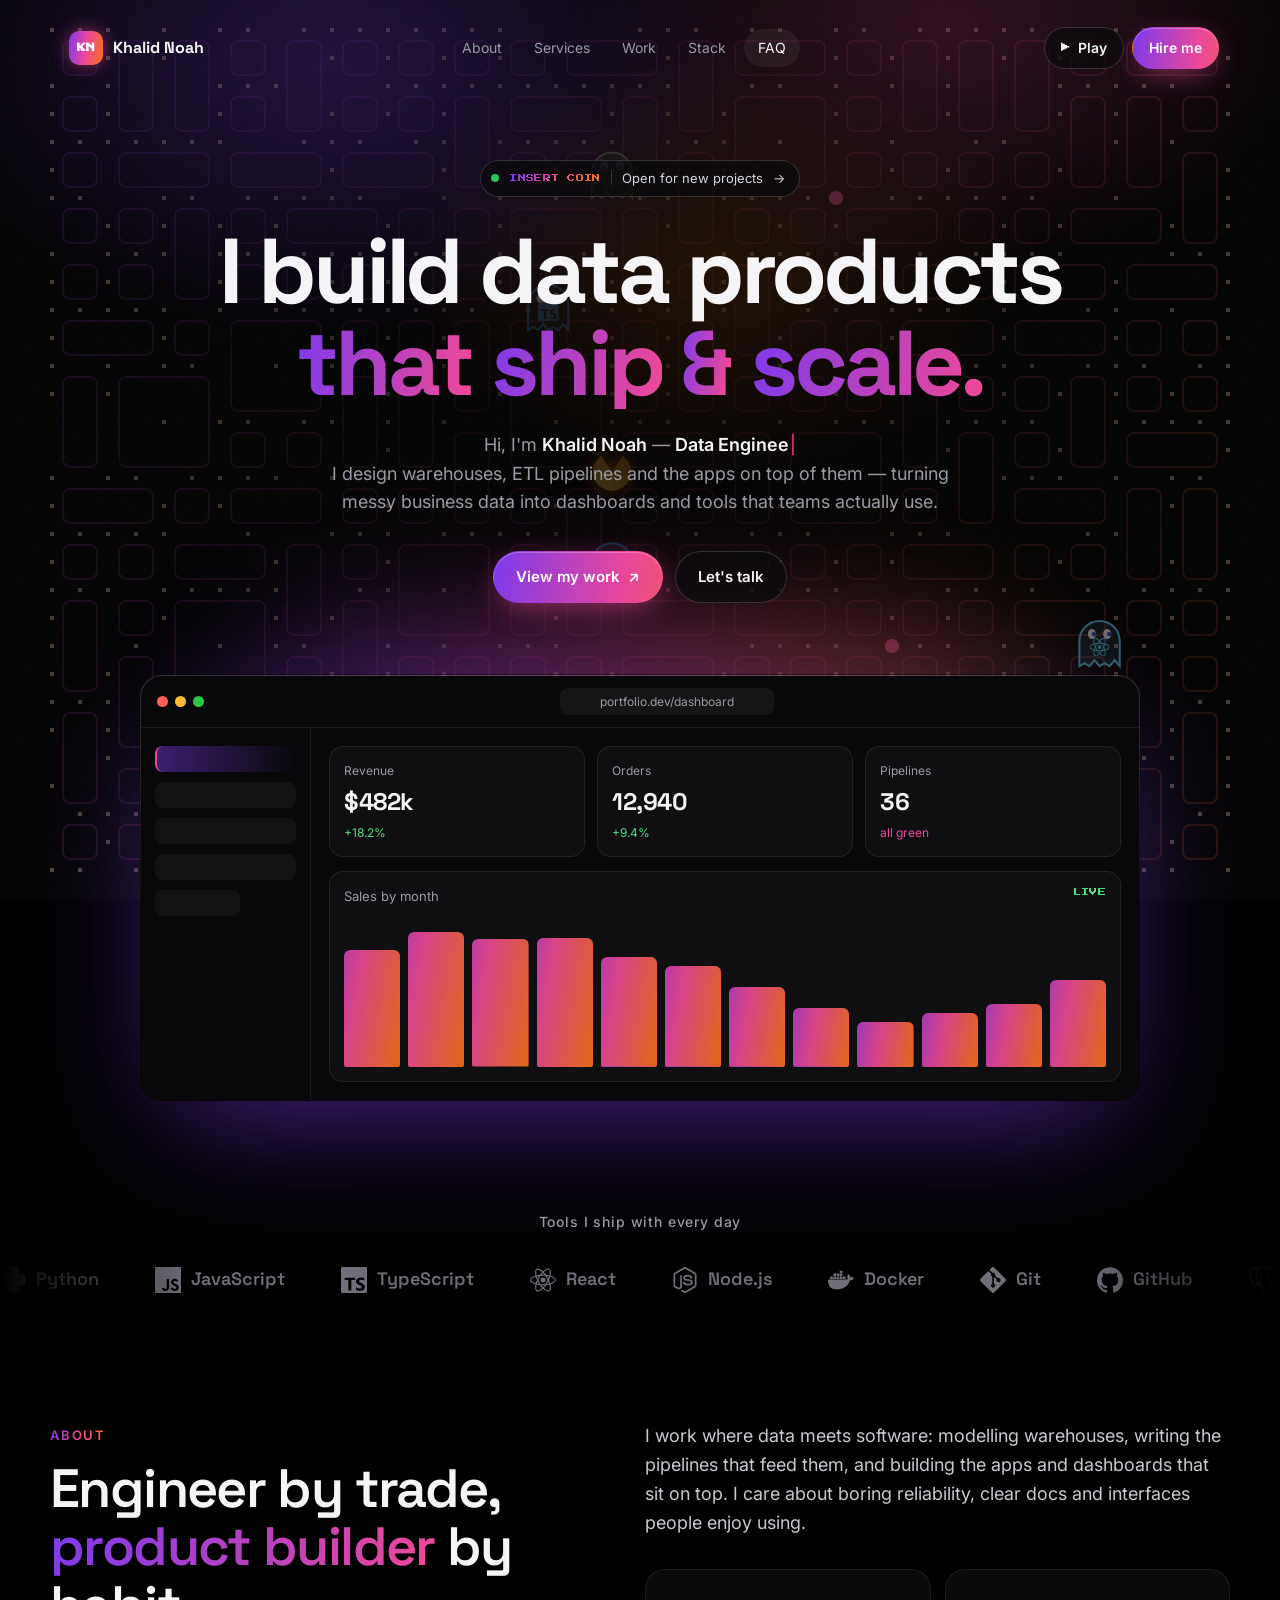
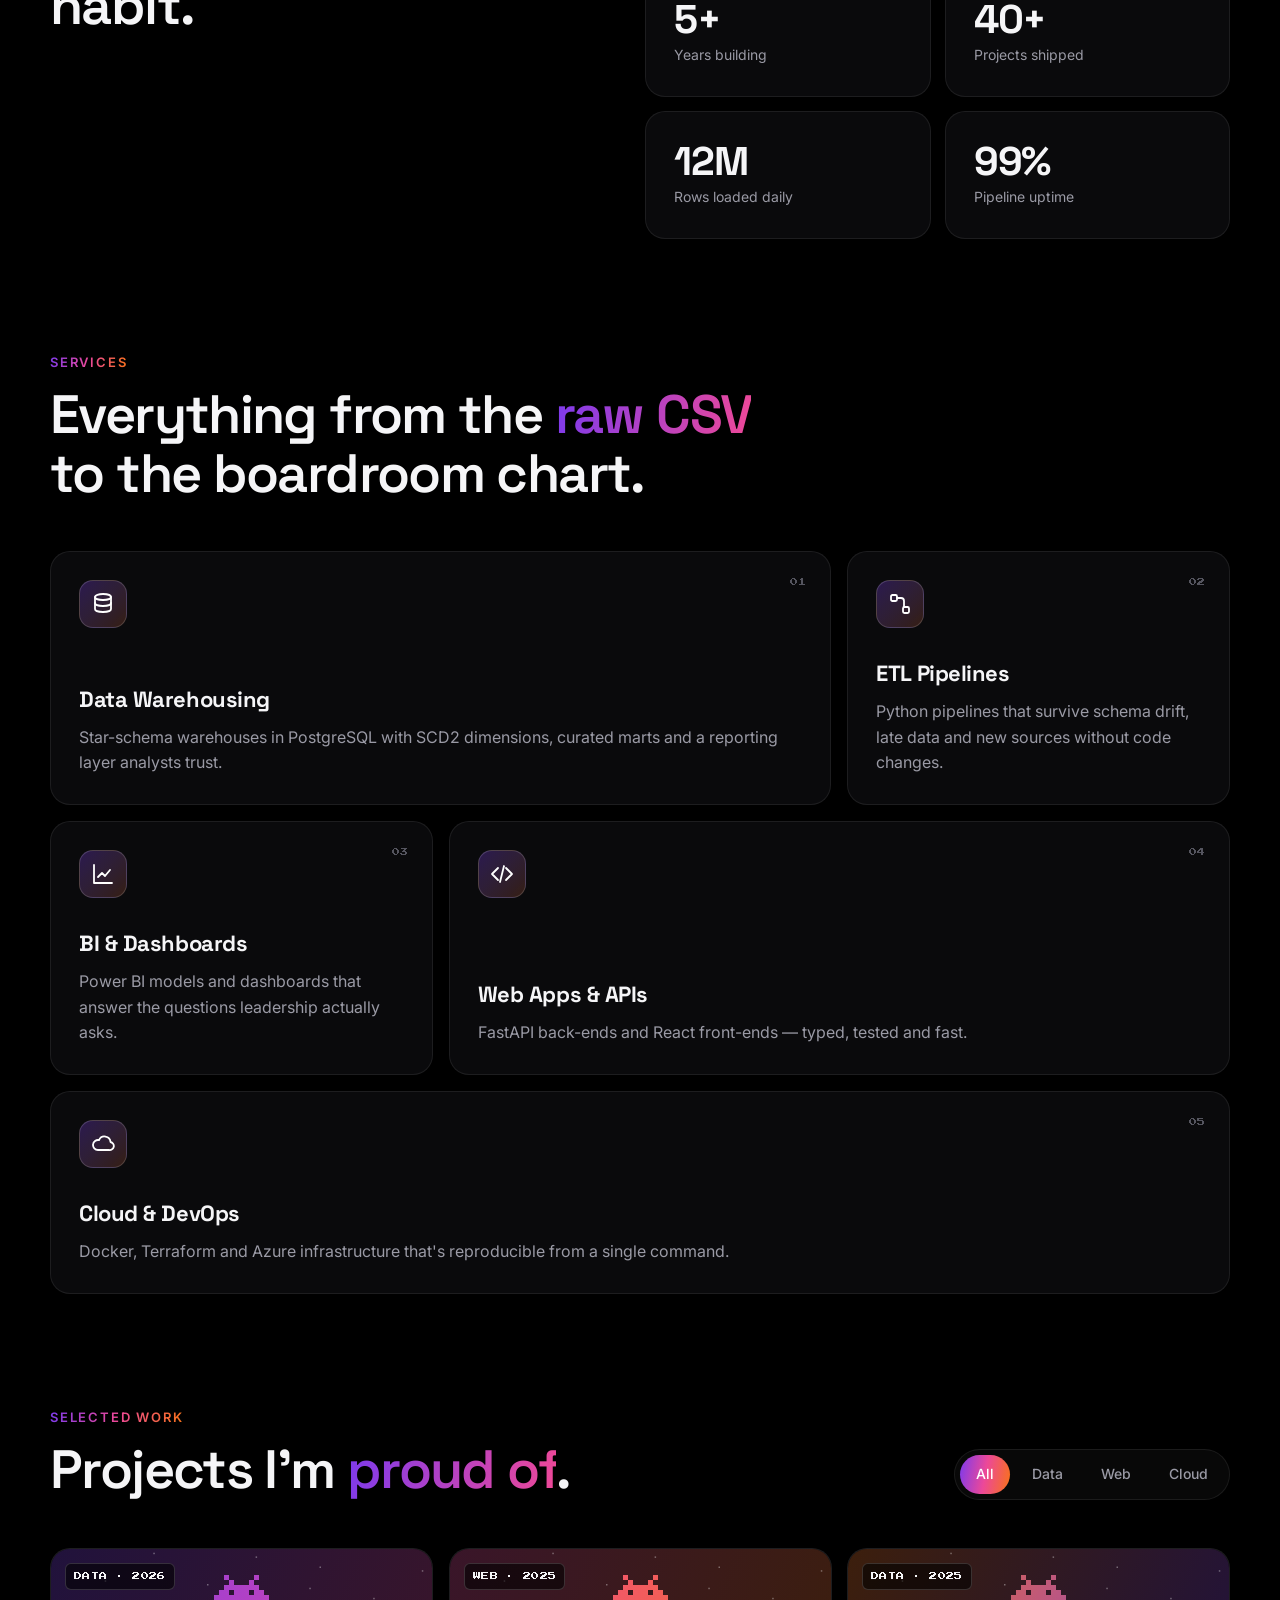
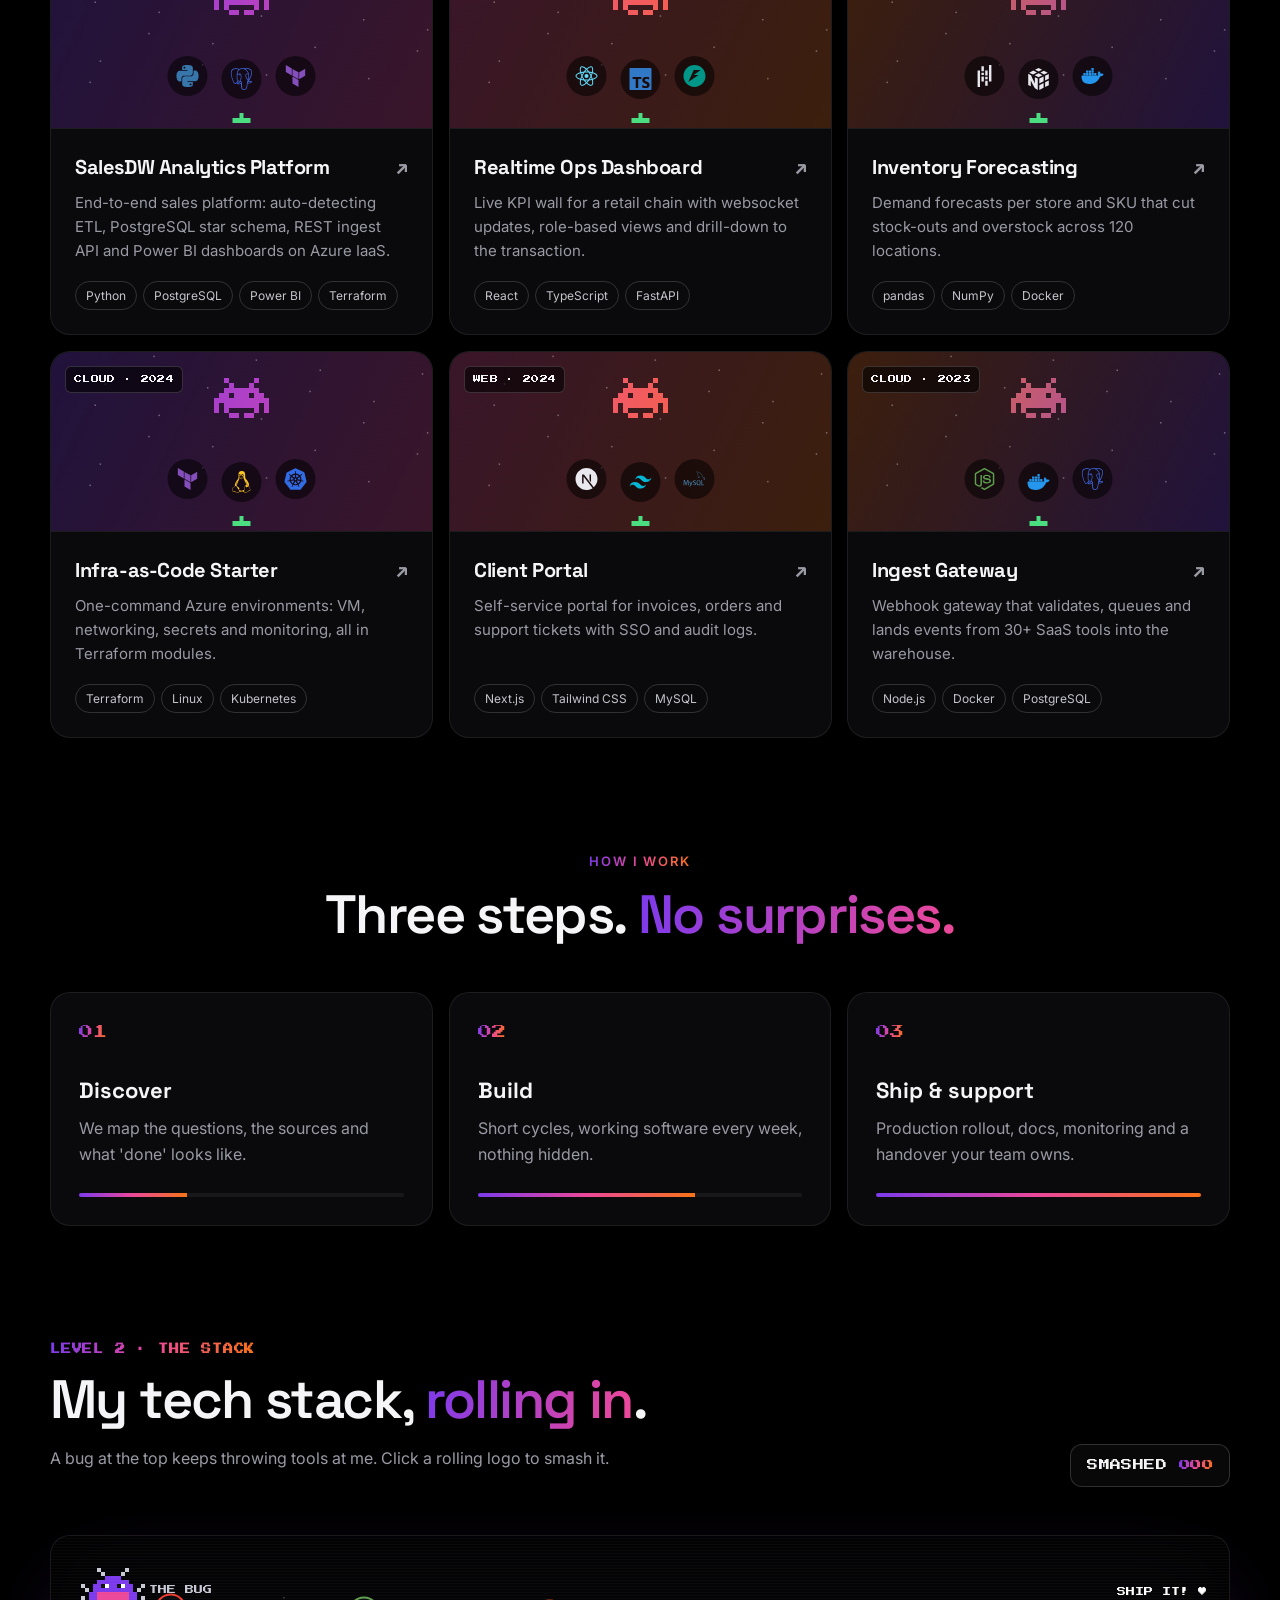
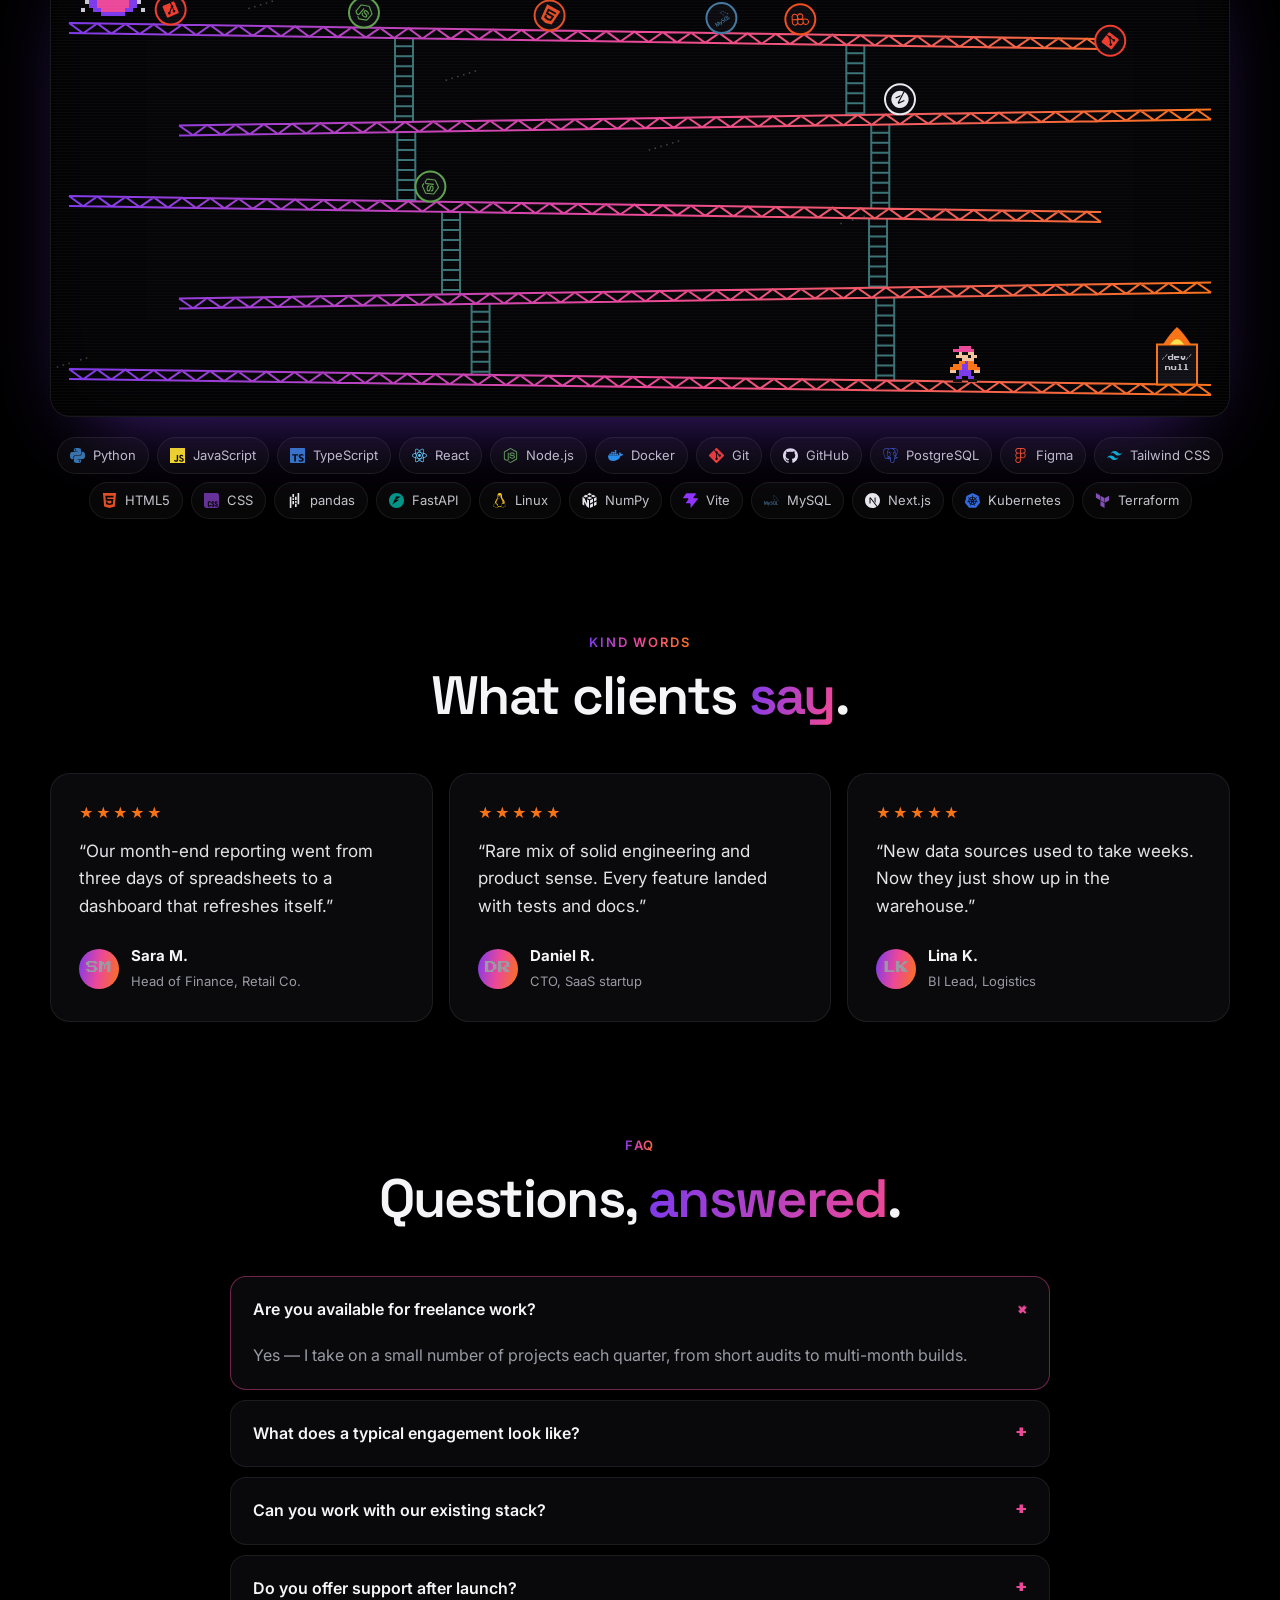
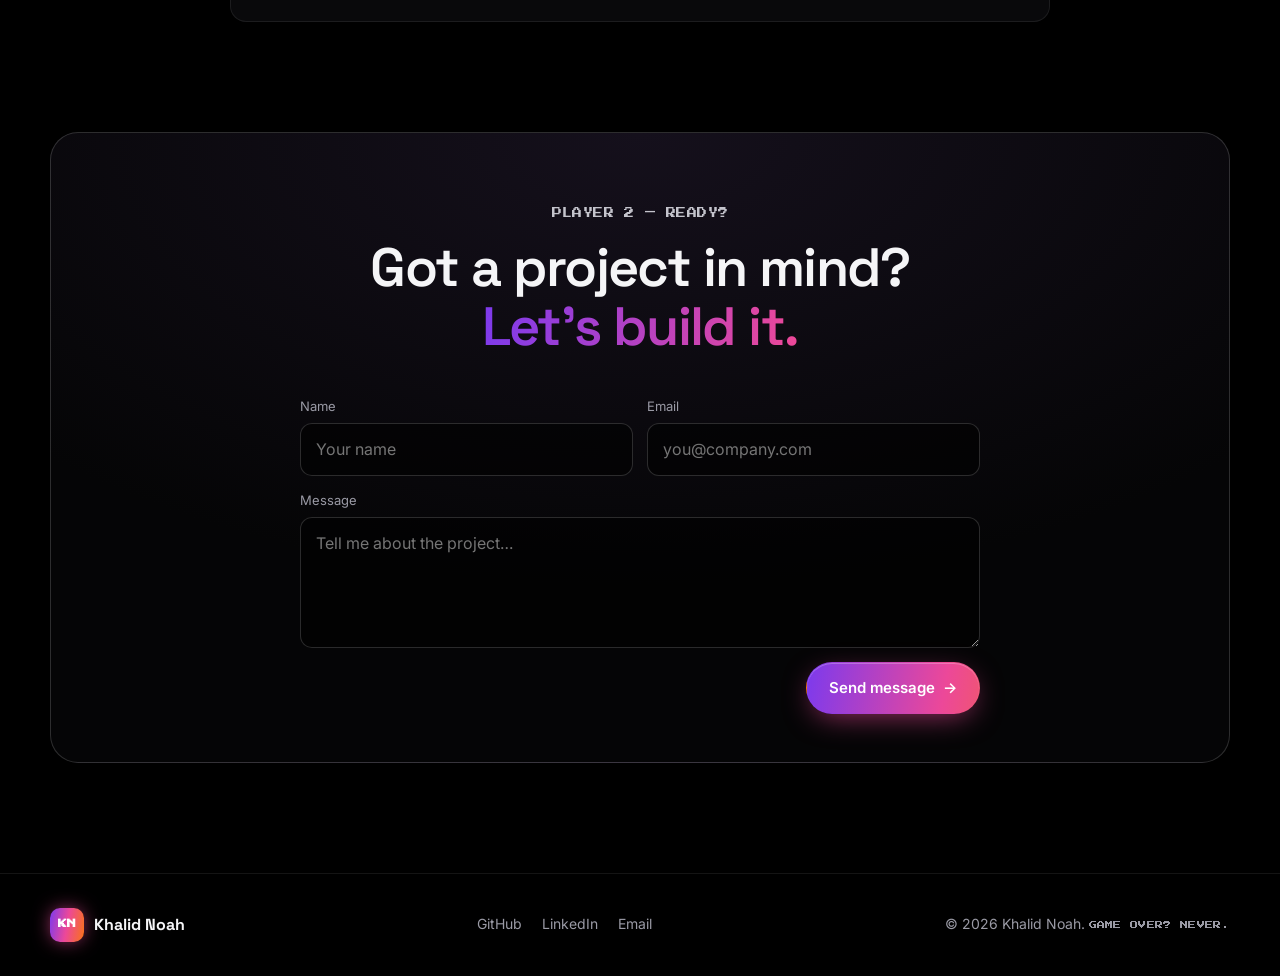
==== portfolio/index.html @ fd41a7f3 "Add retro-arcade personal portfolio site Single-page portfolio (black theme, gradient accents) with " ====
<!doctype html>
<html lang="en">
<head>
  <meta charset="utf-8" />
  <meta name="viewport" content="width=device-width, initial-scale=1" />
  <title>Khalid Noah — Portfolio</title>
  <meta name="description" content="Data engineer and full-stack developer building warehouses, pipelines, dashboards and web apps." />
  <meta name="theme-color" content="#000000" />
  <link rel="icon" href="data:image/svg+xml,<svg xmlns='http://www.w3.org/2000/svg' viewBox='0 0 32 32'><path d='M16 16 L30 8 A16 16 0 1 0 30 24 Z' fill='%23a855f7'/></svg>" />
  <link rel="preconnect" href="https://fonts.googleapis.com" />
  <link rel="preconnect" href="https://fonts.gstatic.com" crossorigin />
  <link href="https://fonts.googleapis.com/css2?family=Inter:wght@400;500;600&family=Space+Grotesk:wght@500;600;700&family=Press+Start+2P&display=swap" rel="stylesheet" />
  <link rel="stylesheet" href="css/styles.css" />
</head>
<body>
  <!-- Retro arcade background (Pac-Man world) -->
  <canvas id="arcade" aria-hidden="true"></canvas>
  <div class="bg-glow" aria-hidden="true"></div>
  <div class="bg-grain" aria-hidden="true"></div>
  <div class="cursor-glow" aria-hidden="true"></div>

  <!-- Play-mode HUD -->
  <div class="hud" aria-live="polite">
    <span>1UP <b id="hud-score">0</b></span>
    <span class="hud-hint">ARROWS / WASD TO MOVE · ESC TO EXIT</span>
    <span>LIVES <b id="hud-lives">3</b></span>
  </div>

  <header class="nav" id="nav">
    <a href="#top" class="brand" aria-label="Home">
      <span class="brand-mark" data-initials></span>
      <span class="brand-name" data-name></span>
    </a>
    <nav class="nav-links" id="nav-links">
      <a href="#about">About</a>
      <a href="#services">Services</a>
      <a href="#work">Work</a>
      <a href="#stack">Stack</a>
      <a href="#faq">FAQ</a>
    </nav>
    <div class="nav-actions">
      <button class="btn btn-ghost btn-sm play-btn" id="play-btn" type="button" title="Play the background (or type the Konami code)">
        <span class="pix">▶</span> Play
      </button>
      <a href="#contact" class="btn btn-primary btn-sm">Hire me</a>
      <button class="menu-btn" id="menu-btn" type="button" aria-label="Open menu" aria-expanded="false"><span></span><span></span></button>
    </div>
  </header>

  <main id="top">
    <!-- HERO -->
    <section class="hero">
      <a href="#contact" class="pill reveal">
        <span class="pill-dot"></span>
        <span class="pix">INSERT COIN</span>
        <span class="pill-sep"></span>
        Open for new projects
        <span aria-hidden="true">→</span>
      </a>
      <h1 class="hero-title reveal" id="hero-title"></h1>
      <p class="hero-sub reveal">
        Hi, I'm <strong data-name></strong> — <span class="typed" id="typed"></span><span class="caret">|</span><br />
        <span id="hero-intro"></span>
      </p>
      <div class="hero-ctas reveal">
        <a href="#work" class="btn btn-primary">View my work <span aria-hidden="true">↗</span></a>
        <a href="#contact" class="btn btn-ghost">Let's talk</a>
      </div>

      <!-- Dashboard mockup (like the template's product shot) -->
      <div class="mockup reveal" id="mockup">
        <div class="mockup-bar">
          <span></span><span></span><span></span>
          <div class="mockup-url">portfolio.dev/dashboard</div>
        </div>
        <div class="mockup-body">
          <aside class="mockup-side">
            <div class="ms-item active"></div><div class="ms-item"></div><div class="ms-item"></div><div class="ms-item"></div><div class="ms-item short"></div>
          </aside>
          <div class="mockup-main">
            <div class="kpis">
              <div class="kpi"><small>Revenue</small><b data-count="482" data-prefix="$" data-suffix="k">$0k</b><em class="up">+18.2%</em></div>
              <div class="kpi"><small>Orders</small><b data-count="12940">0</b><em class="up">+9.4%</em></div>
              <div class="kpi"><small>Pipelines</small><b data-count="36">0</b><em class="ok">all green</em></div>
            </div>
            <div class="chart">
              <div class="chart-head"><span>Sales by month</span><span class="pix tiny">LIVE</span></div>
              <div class="bars" id="bars"></div>
            </div>
          </div>
        </div>
      </div>
    </section>

    <!-- LOGO MARQUEE -->
    <section class="marquee-wrap" aria-label="Tools I use">
      <p class="eyebrow center">Tools I ship with every day</p>
      <div class="marquee"><div class="marquee-track" id="marquee"></div></div>
    </section>

    <!-- ABOUT -->
    <section class="section" id="about">
      <div class="about-grid">
        <div class="reveal">
          <p class="eyebrow">About</p>
          <h2 class="section-title">Engineer by trade,<br /><span class="grad-text">product builder</span> by habit.</h2>
        </div>
        <div class="reveal">
          <p class="lead">I work where data meets software: modelling warehouses, writing the pipelines that feed them, and building the apps and dashboards that sit on top. I care about boring reliability, clear docs and interfaces people enjoy using.</p>
          <div class="stats" id="stats"></div>
        </div>
      </div>
    </section>

    <!-- SERVICES (bento) -->
    <section class="section" id="services">
      <div class="section-head reveal">
        <p class="eyebrow">Services</p>
        <h2 class="section-title">Everything from the <span class="grad-text">raw CSV</span><br />to the boardroom chart.</h2>
      </div>
      <div class="bento" id="bento"></div>
    </section>

    <!-- WORK -->
    <section class="section" id="work">
      <div class="section-head row reveal">
        <div>
          <p class="eyebrow">Selected work</p>
          <h2 class="section-title">Projects I'm <span class="grad-text">proud of</span>.</h2>
        </div>
        <div class="filters" id="filters" role="tablist" aria-label="Filter projects"></div>
      </div>
      <div class="projects" id="projects"></div>
    </section>

    <!-- PROCESS -->
    <section class="section" id="process">
      <div class="section-head reveal center">
        <p class="eyebrow">How I work</p>
        <h2 class="section-title">Three steps. <span class="grad-text">No surprises.</span></h2>
      </div>
      <div class="steps" id="steps"></div>
    </section>

    <!-- STACK — Donkey-Kong style level -->
    <section class="section" id="stack">
      <div class="section-head row reveal">
        <div>
          <p class="eyebrow pix-eyebrow">LEVEL 2 · THE STACK</p>
          <h2 class="section-title">My tech stack, <span class="grad-text">rolling in</span>.</h2>
          <p class="muted">A bug at the top keeps throwing tools at me. Click a rolling logo to smash it.</p>
        </div>
        <div class="kong-score pix">SMASHED <b id="kong-score">000</b></div>
      </div>
      <div class="kong-frame reveal">
        <canvas id="kong" aria-label="Retro arcade level with tech logos rolling down girders"></canvas>
        <div class="kong-tip" id="kong-tip"></div>
      </div>
      <div class="chips" id="chips"></div>
    </section>

    <!-- TESTIMONIALS -->
    <section class="section" id="testimonials">
      <div class="section-head reveal center">
        <p class="eyebrow">Kind words</p>
        <h2 class="section-title">What clients <span class="grad-text">say</span>.</h2>
      </div>
      <div class="quotes" id="quotes"></div>
    </section>

    <!-- FAQ -->
    <section class="section narrow" id="faq">
      <div class="section-head reveal center">
        <p class="eyebrow">FAQ</p>
        <h2 class="section-title">Questions, <span class="grad-text">answered</span>.</h2>
      </div>
      <div class="faq" id="faq-list"></div>
    </section>

    <!-- CTA / CONTACT -->
    <section class="section" id="contact">
      <div class="cta reveal">
        <div class="cta-glow" aria-hidden="true"></div>
        <p class="pix cta-kicker">PLAYER 2 — READY?</p>
        <h2 class="section-title">Got a project in mind?<br /><span class="grad-text">Let's build it.</span></h2>
        <form class="contact" id="contact-form" novalidate>
          <div class="field"><label for="cf-name">Name</label><input id="cf-name" name="name" required autocomplete="name" placeholder="Your name" /></div>
          <div class="field"><label for="cf-email">Email</label><input id="cf-email" name="email" type="email" required autocomplete="email" placeholder="you@company.com" /></div>
          <div class="field full"><label for="cf-msg">Message</label><textarea id="cf-msg" name="message" rows="4" required placeholder="Tell me about the project…"></textarea></div>
          <div class="field full form-foot">
            <span class="form-status" id="form-status" role="status"></span>
            <button class="btn btn-primary" type="submit">Send message <span aria-hidden="true">→</span></button>
          </div>
        </form>
      </div>
    </section>
  </main>

  <footer class="footer">
    <div class="footer-inner">
      <a href="#top" class="brand"><span class="brand-mark" data-initials></span><span class="brand-name" data-name></span></a>
      <div class="footer-links" id="socials"></div>
      <p class="muted small">© <span id="year"></span> <span data-name></span>. <span class="pix tiny">GAME OVER? NEVER.</span></p>
    </div>
  </footer>

  <script src="js/logos.js"></script>
  <script src="js/data.js"></script>
  <script src="js/arcade.js"></script>
  <script src="js/kong.js"></script>
  <script src="js/main.js"></script>
</body>
</html>
---- portfolio/css/styles.css ----
/* ─────────────────────────────────────────────────────────────
   THEME — change the three gradient stops below to match your
   brand image; everything (text, buttons, glows, the arcade
   canvases) reads from these variables.
   ───────────────────────────────────────────────────────────── */
:root {
  --g1: #7c3aed;   /* violet  */
  --g2: #ec4899;   /* pink    */
  --g3: #f97316;   /* orange  */
  --grad: linear-gradient(100deg, var(--g1) 0%, var(--g2) 50%, var(--g3) 100%);

  --bg: #000;
  --surface: #0a0a0c;
  --surface-2: #111114;
  --border: rgba(255, 255, 255, 0.08);
  --border-strong: rgba(255, 255, 255, 0.16);
  --text: #f5f5f7;
  --muted: #9a9aa5;
  --radius: 20px;
  --maxw: 1180px;

  --font: "Inter", system-ui, -apple-system, Segoe UI, Roboto, sans-serif;
  --display: "Space Grotesk", var(--font);
  --pixel: "Press Start 2P", ui-monospace, monospace;
  color-scheme: dark;
}

*, *::before, *::after { box-sizing: border-box; }
html { scroll-behavior: smooth; scroll-padding-top: 90px; }
body {
  margin: 0;
  background: var(--bg);
  color: var(--text);
  font-family: var(--font);
  font-size: 16px;
  line-height: 1.6;
  -webkit-font-smoothing: antialiased;
  overflow-x: hidden;
}
img, svg, canvas { display: block; max-width: 100%; }
a { color: inherit; text-decoration: none; }
button { font: inherit; color: inherit; }
::selection { background: var(--g2); color: #fff; }

/* ── Background layers ─────────────────────────────────────── */
#arcade {
  position: fixed; inset: 0; width: 100%; height: 100%;
  z-index: 0; pointer-events: none;
  opacity: 0.55;
  transition: opacity 0.6s ease;
}
.bg-glow {
  position: fixed; inset: -20vh -10vw auto; height: 90vh; z-index: 0; pointer-events: none;
  background:
    radial-gradient(40% 50% at 30% 30%, color-mix(in srgb, var(--g1) 45%, transparent), transparent 70%),
    radial-gradient(35% 45% at 70% 25%, color-mix(in srgb, var(--g2) 35%, transparent), transparent 70%),
    radial-gradient(30% 40% at 55% 55%, color-mix(in srgb, var(--g3) 22%, transparent), transparent 70%);
  opacity: 0.55;
  will-change: transform;
  animation: glow-drift 18s ease-in-out infinite alternate;
}
@keyframes glow-drift {
  to { transform: translate3d(3vw, 4vh, 0) scale(1.08); }
}
.bg-grain {
  position: fixed; inset: 0; z-index: 1; pointer-events: none; opacity: 0.06;
  background-image: url("data:image/svg+xml,%3Csvg xmlns='http://www.w3.org/2000/svg' width='160' height='160'%3E%3Cfilter id='n'%3E%3CfeTurbulence type='fractalNoise' baseFrequency='.9' numOctaves='3'/%3E%3C/filter%3E%3Crect width='100%25' height='100%25' filter='url(%23n)'/%3E%3C/svg%3E");
}
.cursor-glow {
  position: fixed; left: 0; top: 0; width: 520px; height: 520px; z-index: 1; pointer-events: none;
  border-radius: 50%;
  background: radial-gradient(circle, color-mix(in srgb, var(--g2) 14%, transparent), transparent 65%);
  transform: translate(-50%, -50%) translate(var(--mx, -999px), var(--my, -999px));
  transition: opacity .3s;
}
@media (hover: none) { .cursor-glow { display: none; } }

main, .nav, .footer { position: relative; z-index: 2; }

/* ── Utilities ─────────────────────────────────────────────── */
.grad-text {
  background: var(--grad);
  -webkit-background-clip: text; background-clip: text;
  color: transparent;
  background-size: 200% auto;
  animation: grad-pan 6s linear infinite;
}
@keyframes grad-pan { to { background-position: 200% center; } }
.pix { font-family: var(--pixel); font-size: 0.62em; letter-spacing: 0.04em; }
.tiny { font-size: 8px; }
.muted { color: var(--muted); }
.small { font-size: 14px; }
.center { text-align: center; }
.eyebrow {
  display: inline-block; margin: 0 0 14px;
  font-size: 13px; font-weight: 600; letter-spacing: .14em; text-transform: uppercase;
  background: var(--grad); -webkit-background-clip: text; background-clip: text; color: transparent;
}
.eyebrow.center { display: block; }
.pix-eyebrow { font-family: var(--pixel); font-size: 10px; letter-spacing: .08em; }

/* ── Buttons ───────────────────────────────────────────────── */
.btn {
  position: relative; display: inline-flex; align-items: center; gap: 8px;
  padding: 13px 22px; border-radius: 999px; border: 1px solid transparent;
  font-weight: 600; font-size: 15px; cursor: pointer; white-space: nowrap;
  transition: transform .2s ease, box-shadow .3s ease, background .3s ease, border-color .3s;
}
.btn-sm { padding: 9px 16px; font-size: 14px; }
.btn-primary {
  background: var(--grad); background-size: 160% auto; color: #fff;
  box-shadow: 0 8px 30px -8px color-mix(in srgb, var(--g2) 70%, transparent), inset 0 1px 0 rgba(255,255,255,.25);
}
.btn-primary:hover { background-position: right center; transform: translateY(-2px); box-shadow: 0 14px 40px -8px color-mix(in srgb, var(--g2) 85%, transparent), inset 0 1px 0 rgba(255,255,255,.25); }
.btn-ghost { background: rgba(10,10,12,.7); border-color: var(--border-strong); }
.btn-ghost:hover { background: rgba(255,255,255,.08); transform: translateY(-2px); }
.btn:focus-visible, a:focus-visible, button:focus-visible, input:focus-visible, textarea:focus-visible {
  outline: 2px solid var(--g2); outline-offset: 3px;
}

/* ── Nav ───────────────────────────────────────────────────── */
.nav {
  position: fixed; top: 16px; left: 50%; transform: translateX(-50%);
  width: min(var(--maxw), calc(100% - 32px));
  display: flex; align-items: center; justify-content: space-between; gap: 16px;
  padding: 10px 10px 10px 18px; border-radius: 999px;
  border: 1px solid transparent;
  transition: background .3s, border-color .3s, box-shadow .3s;
  z-index: 50;
}
.nav.scrolled {
  background: rgba(10,10,12,.72); border-color: var(--border);
  backdrop-filter: blur(16px) saturate(140%); -webkit-backdrop-filter: blur(16px) saturate(140%);
  box-shadow: 0 10px 40px -10px rgba(0,0,0,.8);
}
.brand { display: flex; align-items: center; gap: 10px; font-family: var(--display); font-weight: 700; }
.brand-mark {
  display: grid; place-items: center; width: 34px; height: 34px; border-radius: 10px;
  background: var(--grad); font-family: var(--pixel); font-size: 9px; color: #fff;
  box-shadow: 0 0 20px -4px var(--g2);
}
.nav-links { display: flex; gap: 4px; }
.nav-links a {
  padding: 8px 14px; border-radius: 999px; font-size: 14px; color: var(--muted);
  transition: color .2s, background .2s;
}
.nav-links a:hover, .nav-links a.active { color: var(--text); background: rgba(255,255,255,.06); }
.nav-actions { display: flex; align-items: center; gap: 8px; }
.play-btn .pix { font-size: 9px; }
.menu-btn { display: none; width: 40px; height: 40px; border-radius: 50%; border: 1px solid var(--border-strong); background: rgba(255,255,255,.04); cursor: pointer; position: relative; }
.menu-btn span { position: absolute; left: 12px; right: 12px; height: 2px; background: var(--text); border-radius: 2px; transition: transform .3s, top .3s; }
.menu-btn span:first-child { top: 15px; } .menu-btn span:last-child { top: 23px; }
.menu-btn[aria-expanded="true"] span:first-child { top: 19px; transform: rotate(45deg); }
.menu-btn[aria-expanded="true"] span:last-child { top: 19px; transform: rotate(-45deg); }

/* ── Sections ──────────────────────────────────────────────── */
.section { width: min(var(--maxw), calc(100% - 32px)); margin: 0 auto; padding: 110px 0 0; }
.section.narrow { width: min(820px, calc(100% - 32px)); }
.section-head { margin-bottom: 48px; }
.section-head.center { text-align: center; }
.section-head.row { display: flex; justify-content: space-between; align-items: flex-end; gap: 24px; flex-wrap: wrap; }
.section-title {
  margin: 0; font-family: var(--display); font-weight: 600;
  font-size: clamp(32px, 4.6vw, 54px); line-height: 1.08; letter-spacing: -0.03em;
}
.lead { font-size: 18px; color: #c9c9d1; margin: 0 0 32px; }

/* ── Hero ──────────────────────────────────────────────────── */
.hero {
  width: min(var(--maxw), calc(100% - 32px)); margin: 0 auto;
  padding: 160px 0 40px; text-align: center;
  display: flex; flex-direction: column; align-items: center;
}
.pill {
  display: inline-flex; align-items: center; gap: 10px;
  padding: 7px 14px 7px 10px; border-radius: 999px; font-size: 13px; color: #d6d6de;
  background: rgba(10,10,12,.75); border: 1px solid var(--border-strong);
  transition: border-color .3s, background .3s;
}
.pill:hover { border-color: color-mix(in srgb, var(--g2) 60%, transparent); background: rgba(24,24,28,.85); }
.pill .pix { font-size: 8px; background: var(--grad); -webkit-background-clip: text; background-clip: text; color: transparent; }
.pill-dot { width: 8px; height: 8px; border-radius: 50%; background: #22c55e; box-shadow: 0 0 0 0 rgba(34,197,94,.6); animation: ping 2s infinite; }
@keyframes ping { 70% { box-shadow: 0 0 0 8px rgba(34,197,94,0); } 100% { box-shadow: 0 0 0 0 rgba(34,197,94,0); } }
.pill-sep { width: 1px; height: 14px; background: var(--border-strong); }
.hero-title {
  margin: 28px 0 22px; font-family: var(--display); font-weight: 700;
  font-size: clamp(42px, 7.6vw, 92px); line-height: 1.0; letter-spacing: -0.045em;
}
.hero-title .line { display: block; }
.hero-title .word { display: inline-block; opacity: 0; transform: translateY(40px) rotate(4deg); filter: blur(8px); animation: word-in .9s cubic-bezier(.2,.8,.2,1) forwards; }
@keyframes word-in { to { opacity: 1; transform: none; filter: none; } }
.hero-sub { max-width: 640px; margin: 0 0 34px; font-size: 18px; color: var(--muted); }
.hero-sub strong { color: var(--text); font-weight: 600; }
.typed { color: var(--text); font-weight: 600; }
.caret { color: var(--g2); animation: blink 1s steps(1) infinite; margin-left: 1px; }
@keyframes blink { 50% { opacity: 0; } }
.hero-ctas { display: flex; gap: 12px; flex-wrap: wrap; justify-content: center; }

/* Mockup */
.mockup {
  position: relative; width: 100%; max-width: 1000px; margin-top: 72px;
  border-radius: 22px; padding: 1px;
  background: linear-gradient(180deg, rgba(255,255,255,.18), rgba(255,255,255,.02) 60%);
  box-shadow: 0 40px 120px -30px color-mix(in srgb, var(--g1) 60%, transparent), 0 0 0 1px rgba(0,0,0,.6);
  transform: perspective(1400px) rotateX(var(--rx, 14deg)) scale(var(--sc, .94));
  transform-origin: top center;
  transition: transform .15s linear;
}
.mockup::before {
  content: ""; position: absolute; inset: -40px 10% auto; height: 120px; z-index: -1;
  background: var(--grad); filter: blur(70px); opacity: .55; border-radius: 50%;
}
.mockup > * { background: #08080a; }
.mockup-bar { display: flex; align-items: center; gap: 7px; padding: 12px 16px; border-radius: 21px 21px 0 0; border-bottom: 1px solid var(--border); }
.mockup-bar > span { width: 11px; height: 11px; border-radius: 50%; background: #2a2a30; }
.mockup-bar > span:nth-child(1) { background: #ff5f57; } .mockup-bar > span:nth-child(2) { background: #febc2e; } .mockup-bar > span:nth-child(3) { background: #28c840; }
.mockup-url { margin: 0 auto; padding: 4px 40px; border-radius: 8px; background: rgba(255,255,255,.05); font-size: 12px; color: var(--muted); }
.mockup-body { display: grid; grid-template-columns: 170px 1fr; border-radius: 0 0 21px 21px; min-height: 340px; text-align: left; }
.mockup-side { padding: 18px 14px; border-right: 1px solid var(--border); display: flex; flex-direction: column; gap: 10px; }
.ms-item { height: 26px; border-radius: 8px; background: rgba(255,255,255,.04); }
.ms-item.active { background: linear-gradient(90deg, color-mix(in srgb, var(--g1) 45%, transparent), transparent); border-left: 2px solid var(--g2); }
.ms-item.short { width: 60%; }
.mockup-main { padding: 18px; display: flex; flex-direction: column; gap: 14px; }
.kpis { display: grid; grid-template-columns: repeat(3, 1fr); gap: 12px; }
.kpi { padding: 14px; border-radius: 14px; background: rgba(255,255,255,.03); border: 1px solid var(--border); display: flex; flex-direction: column; gap: 2px; }
.kpi small { color: var(--muted); font-size: 12px; }
.kpi b { font-family: var(--display); font-size: 24px; letter-spacing: -0.02em; }
.kpi em { font-style: normal; font-size: 12px; }
.kpi .up { color: #4ade80; } .kpi .ok { color: var(--g2); }
.chart { flex: 1; padding: 14px; border-radius: 14px; background: rgba(255,255,255,.03); border: 1px solid var(--border); display: flex; flex-direction: column; }
.chart-head { display: flex; justify-content: space-between; font-size: 13px; color: var(--muted); margin-bottom: 10px; }
.chart-head .pix { color: #4ade80; }
.bars { flex: 1; display: flex; align-items: flex-end; gap: 8px; min-height: 150px; }
.bar { flex: 1; border-radius: 6px 6px 2px 2px; background: var(--grad); background-size: 100% 300%; background-position: bottom; height: 4%; opacity: .9; transition: height 1.1s cubic-bezier(.2,.8,.2,1); position: relative; }
.bar:hover { opacity: 1; filter: brightness(1.2); }
.bar::after { content: attr(data-v); position: absolute; top: -20px; left: 50%; transform: translateX(-50%); font-size: 10px; color: var(--muted); opacity: 0; transition: opacity .2s; }
.bar:hover::after { opacity: 1; }

/* ── Marquee ───────────────────────────────────────────────── */
.marquee-wrap { padding: 70px 0 0; position: relative; z-index: 2; }
.marquee-wrap .eyebrow { color: var(--muted); background: none; -webkit-text-fill-color: var(--muted); font-weight: 500; letter-spacing: .06em; text-transform: none; font-size: 14px; }
.marquee { overflow: hidden; -webkit-mask-image: linear-gradient(90deg, transparent, #000 15%, #000 85%, transparent); mask-image: linear-gradient(90deg, transparent, #000 15%, #000 85%, transparent); }
.marquee-track { display: flex; gap: 56px; width: max-content; padding: 18px 0; animation: marquee 40s linear infinite; }
.marquee:hover .marquee-track { animation-play-state: paused; }
@keyframes marquee { to { transform: translateX(-50%); } }
.mq-item { display: flex; align-items: center; gap: 10px; color: #6f6f7a; font-family: var(--display); font-weight: 600; font-size: 18px; transition: color .3s; }
.mq-item svg { width: 26px; height: 26px; fill: currentColor; transition: fill .3s, transform .3s; }
.mq-item:hover { color: var(--text); }
.mq-item:hover svg { fill: var(--c); transform: scale(1.15) rotate(-6deg); }

/* ── About / stats ─────────────────────────────────────────── */
.about-grid { display: grid; grid-template-columns: 1fr 1.1fr; gap: 64px; align-items: start; }
.stats { display: grid; grid-template-columns: repeat(2, 1fr); gap: 14px; }
.stat { padding: 22px; border-radius: var(--radius); background: rgba(255,255,255,.025); border: 1px solid var(--border); }
.stat b { display: block; font-family: var(--display); font-size: 40px; line-height: 1.1; letter-spacing: -0.03em; }
.stat span { color: var(--muted); font-size: 14px; }

/* ── Cards (shared spotlight effect) ───────────────────────── */
.card {
  position: relative; border-radius: var(--radius); padding: 28px;
  background: rgba(12,12,15,.86); border: 1px solid var(--border);
  overflow: hidden; isolation: isolate;
  transition: border-color .3s, transform .3s;
}
.card::before {
  content: ""; position: absolute; inset: 0; z-index: -1; opacity: 0; transition: opacity .3s;
  background: radial-gradient(420px circle at var(--x, 50%) var(--y, 50%), color-mix(in srgb, var(--g2) 16%, transparent), transparent 45%);
}
.card::after {
  content: ""; position: absolute; inset: 0; border-radius: inherit; padding: 1px; pointer-events: none; opacity: 0; transition: opacity .3s;
  background: radial-gradient(300px circle at var(--x, 50%) var(--y, 50%), var(--g2), var(--g1) 40%, transparent 70%);
  -webkit-mask: linear-gradient(#000 0 0) content-box, linear-gradient(#000 0 0);
  -webkit-mask-composite: xor; mask-composite: exclude;
}
.card:hover::before, .card:hover::after { opacity: 1; }

/* Bento */
.bento { display: grid; grid-template-columns: repeat(3, 1fr); gap: 16px; }
.bento .card { min-height: 230px; display: flex; flex-direction: column; }
.bento .card.wide { grid-column: span 2; }
.bento .card.full { grid-column: 1 / -1; min-height: 190px; }
.bento h3 { margin: auto 0 8px; font-family: var(--display); font-size: 22px; letter-spacing: -0.02em; }
.bento p { margin: 0; color: var(--muted); }
.icon {
  width: 48px; height: 48px; border-radius: 14px; display: grid; place-items: center;
  background: linear-gradient(135deg, color-mix(in srgb, var(--g1) 30%, transparent), color-mix(in srgb, var(--g3) 18%, transparent));
  border: 1px solid var(--border-strong); margin-bottom: 28px;
}
.icon svg { width: 24px; height: 24px; stroke: #fff; fill: none; stroke-width: 1.8; stroke-linecap: round; stroke-linejoin: round; }
.bento .card .pix-badge { position: absolute; top: 24px; right: 24px; font-family: var(--pixel); font-size: 8px; color: #55555f; }

/* Projects */
.filters { display: flex; gap: 6px; padding: 5px; border-radius: 999px; border: 1px solid var(--border); background: rgba(255,255,255,.03); }
.filter { padding: 8px 16px; border: 0; border-radius: 999px; background: transparent; color: var(--muted); font-size: 14px; font-weight: 500; cursor: pointer; transition: color .2s, background .2s; }
.filter:hover { color: var(--text); }
.filter.active { background: var(--grad); color: #fff; }
.projects { display: grid; grid-template-columns: repeat(3, 1fr); gap: 16px; }
.project { padding: 0; display: flex; flex-direction: column; transform-style: preserve-3d; will-change: transform; }
.project.hide { display: none; }
.project.pop { animation: pop-in .45s cubic-bezier(.2,.8,.2,1) both; }
@keyframes pop-in { from { opacity: 0; transform: translateY(16px) scale(.97); } }
.thumb { position: relative; height: 180px; overflow: hidden; border-bottom: 1px solid var(--border); }
.thumb canvas { width: 100%; height: 100%; image-rendering: pixelated; }
.thumb .pix { position: absolute; left: 14px; top: 14px; font-size: 8px; padding: 6px 8px; border-radius: 6px; background: rgba(0,0,0,.6); border: 1px solid var(--border-strong); }
.project-body { padding: 22px 24px 24px; display: flex; flex-direction: column; flex: 1; }
.project h3 { margin: 0 0 8px; font-family: var(--display); font-size: 20px; letter-spacing: -0.02em; display: flex; justify-content: space-between; gap: 10px; }
.project h3 .arrow { transition: transform .3s; color: var(--muted); }
.project:hover h3 .arrow { transform: translate(3px, -3px); color: var(--g2); }
.project p { margin: 0 0 18px; color: var(--muted); font-size: 15px; }
.tags { display: flex; flex-wrap: wrap; gap: 6px; margin-top: auto; }
.tag { font-size: 12px; padding: 4px 10px; border-radius: 999px; border: 1px solid var(--border-strong); color: #c4c4cc; }

/* Steps */
.steps { display: grid; grid-template-columns: repeat(3, 1fr); gap: 16px; counter-reset: step; }
.step .num { font-family: var(--pixel); font-size: 14px; background: var(--grad); -webkit-background-clip: text; background-clip: text; color: transparent; }
.step h3 { margin: 26px 0 8px; font-family: var(--display); font-size: 22px; }
.step p { margin: 0; color: var(--muted); }
.step .track { height: 4px; border-radius: 4px; margin-top: 26px; background: rgba(255,255,255,.06); overflow: hidden; }
.step .track i { display: block; height: 100%; width: 0; background: var(--grad); transition: width 1.4s cubic-bezier(.2,.8,.2,1); }
.step.in .track i { width: var(--w); }

/* Kong level */
.kong-score { font-size: 11px; padding: 12px 16px; border-radius: 12px; border: 1px solid var(--border-strong); background: rgba(255,255,255,.03); }
.kong-score b { background: var(--grad); -webkit-background-clip: text; background-clip: text; color: transparent; }
.kong-frame {
  position: relative; border-radius: var(--radius); overflow: hidden;
  border: 1px solid var(--border); background: #050507;
  box-shadow: inset 0 0 80px rgba(0,0,0,.9), 0 30px 80px -40px color-mix(in srgb, var(--g1) 70%, transparent);
}
.kong-frame::after { /* CRT scanlines */
  content: ""; position: absolute; inset: 0; pointer-events: none;
  background: repeating-linear-gradient(0deg, rgba(255,255,255,.025) 0 1px, transparent 1px 3px);
}
#kong { width: 100%; height: 480px; cursor: crosshair; }
.kong-tip {
  position: absolute; pointer-events: none; padding: 6px 10px; border-radius: 8px; font-size: 12px; font-weight: 600;
  background: rgba(0,0,0,.85); border: 1px solid var(--border-strong); transform: translate(-50%, -140%); opacity: 0; transition: opacity .15s; white-space: nowrap;
}
.chips { display: flex; flex-wrap: wrap; gap: 8px; margin-top: 20px; justify-content: center; }
.chip { display: inline-flex; align-items: center; gap: 8px; padding: 7px 12px; border-radius: 999px; border: 1px solid var(--border); background: rgba(255,255,255,.03); font-size: 13px; color: #c4c4cc; transition: border-color .2s, transform .2s; }
.chip:hover { border-color: var(--c); transform: translateY(-2px); }
.chip svg { width: 15px; height: 15px; fill: var(--c); }

/* Testimonials */
.quotes { display: grid; grid-template-columns: repeat(3, 1fr); gap: 16px; }
.quote blockquote { margin: 0 0 24px; font-size: 17px; color: #e3e3e8; }
.quote .stars { color: var(--g3); letter-spacing: 2px; margin-bottom: 14px; font-size: 14px; }
.who { display: flex; align-items: center; gap: 12px; }
.avatar { width: 40px; height: 40px; border-radius: 50%; display: grid; place-items: center; background: var(--grad); font-family: var(--pixel); font-size: 9px; }
.who b { display: block; font-size: 15px; } .who span { color: var(--muted); font-size: 13px; }

/* FAQ */
.faq { display: flex; flex-direction: column; gap: 10px; }
.faq details { border-radius: 16px; border: 1px solid var(--border); background: rgba(12,12,15,.75); transition: border-color .3s; }
.faq details[open] { border-color: color-mix(in srgb, var(--g2) 45%, transparent); }
.faq summary { list-style: none; cursor: pointer; padding: 20px 22px; font-weight: 600; display: flex; justify-content: space-between; align-items: center; gap: 16px; }
.faq summary::-webkit-details-marker { display: none; }
.faq summary::after { content: "+"; font-family: var(--pixel); font-size: 12px; color: var(--g2); transition: transform .3s; }
.faq details[open] summary::after { transform: rotate(45deg); }
.faq .ans { padding: 0 22px 20px; color: var(--muted); }

/* CTA / contact */
.cta {
  position: relative; overflow: hidden; text-align: center;
  border-radius: 28px; padding: 72px 40px 48px; border: 1px solid var(--border-strong);
  background: radial-gradient(120% 120% at 50% 0%, #15101c 0%, #050506 60%);
}
.cta-glow { position: absolute; inset: -40% 0 auto; height: 90%; background: radial-gradient(50% 50% at 35% 50%, var(--g1), transparent 70%), radial-gradient(45% 50% at 65% 50%, var(--g2), transparent 70%); opacity: .35; pointer-events: none; animation: glow-drift 10s ease-in-out infinite alternate; }
.cta > * { position: relative; }
.cta-kicker { font-size: 10px; color: #c4c4cc; margin: 0 0 18px; animation: blink 1.4s steps(1) infinite; }
.contact { margin: 40px auto 0; max-width: 680px; display: grid; grid-template-columns: 1fr 1fr; gap: 14px; text-align: left; }
.field { display: flex; flex-direction: column; gap: 6px; }
.field.full { grid-column: 1 / -1; }
.field label { font-size: 13px; color: var(--muted); }
.field input, .field textarea {
  width: 100%; padding: 13px 15px; border-radius: 12px; border: 1px solid var(--border-strong);
  background: rgba(0,0,0,.55); color: var(--text); font: inherit; resize: vertical;
  transition: border-color .2s, box-shadow .2s;
}
.field input:focus, .field textarea:focus { outline: none; border-color: var(--g2); box-shadow: 0 0 0 4px color-mix(in srgb, var(--g2) 20%, transparent); }
.field.invalid input, .field.invalid textarea { border-color: #f43f5e; }
.form-foot { flex-direction: row; justify-content: space-between; align-items: center; gap: 16px; flex-wrap: wrap; }
.form-status { font-size: 14px; color: var(--muted); }

/* Footer */
.footer { margin-top: 110px; border-top: 1px solid var(--border); background: rgba(0,0,0,.6); }
.footer-inner { width: min(var(--maxw), calc(100% - 32px)); margin: 0 auto; padding: 34px 0; display: flex; justify-content: space-between; align-items: center; gap: 20px; flex-wrap: wrap; }
.footer-links { display: flex; gap: 20px; }
.footer-links a { color: var(--muted); font-size: 14px; transition: color .2s; }
.footer-links a:hover { color: var(--text); }
.footer p { margin: 0; }

/* ── Reveal on scroll ──────────────────────────────────────── */
.reveal { opacity: 0; transform: translateY(28px); transition: opacity .9s cubic-bezier(.2,.8,.2,1), transform .9s cubic-bezier(.2,.8,.2,1); }
.reveal.in { opacity: 1; transform: none; }

/* ── Play mode ─────────────────────────────────────────────── */
.hud {
  position: fixed; left: 50%; top: 20px; transform: translate(-50%, -150%); z-index: 60;
  width: min(760px, calc(100% - 32px)); display: flex; justify-content: space-between; align-items: center; gap: 12px;
  padding: 14px 20px; border-radius: 14px; border: 1px solid var(--border-strong); background: rgba(0,0,0,.8);
  font-family: var(--pixel); font-size: 11px; transition: transform .4s cubic-bezier(.2,.8,.2,1);
}
.hud b { background: var(--grad); -webkit-background-clip: text; background-clip: text; color: transparent; }
.hud-hint { color: var(--muted); font-size: 8px; text-align: center; }
body.playing .hud { transform: translate(-50%, 0); }
body.playing main, body.playing .nav, body.playing .footer { opacity: 0; pointer-events: none; }
body.playing #arcade { opacity: 1; }
body.playing { overflow: hidden; }
main, .nav, .footer { transition: opacity .5s; }

/* ── Responsive ────────────────────────────────────────────── */
@media (max-width: 960px) {
  .about-grid { grid-template-columns: 1fr; gap: 28px; }
  .bento, .projects, .quotes, .steps { grid-template-columns: 1fr 1fr; }
  .bento .card.wide { grid-column: span 2; }
  .nav-links {
    position: absolute; top: calc(100% + 10px); left: 0; right: 0; flex-direction: column; padding: 10px;
    border-radius: 20px; background: rgba(10,10,12,.95); border: 1px solid var(--border);
    opacity: 0; transform: translateY(-8px); pointer-events: none; transition: opacity .25s, transform .25s;
  }
  .nav-links.open { opacity: 1; transform: none; pointer-events: auto; }
  .nav-links a { padding: 12px 16px; }
  .menu-btn { display: block; }
  .nav { background: rgba(10,10,12,.72); border-color: var(--border); backdrop-filter: blur(16px); }
}
@media (max-width: 640px) {
  .bento, .projects, .quotes, .steps, .stats { grid-template-columns: 1fr; }
  .bento .card.wide, .bento .card.full { grid-column: auto; }
  .play-btn { display: none; }
  .hero { padding-top: 130px; }
  .mockup-body { grid-template-columns: 1fr; }
  .mockup-side { display: none; }
  .kpis { grid-template-columns: 1fr 1fr; }
  .kpi:last-child { display: none; }
  .mockup-url { padding: 4px 14px; }
  .contact { grid-template-columns: 1fr; }
  .cta { padding: 56px 20px 32px; }
  #kong { height: 400px; }
  .section { padding-top: 84px; }
  .brand-name { display: none; }
}

@media (prefers-reduced-motion: reduce) {
  *, *::before, *::after { animation-duration: .001ms !important; animation-iteration-count: 1 !important; transition-duration: .001ms !important; }
  .reveal { opacity: 1; transform: none; }
  .hero-title .word { opacity: 1; transform: none; filter: none; }
}
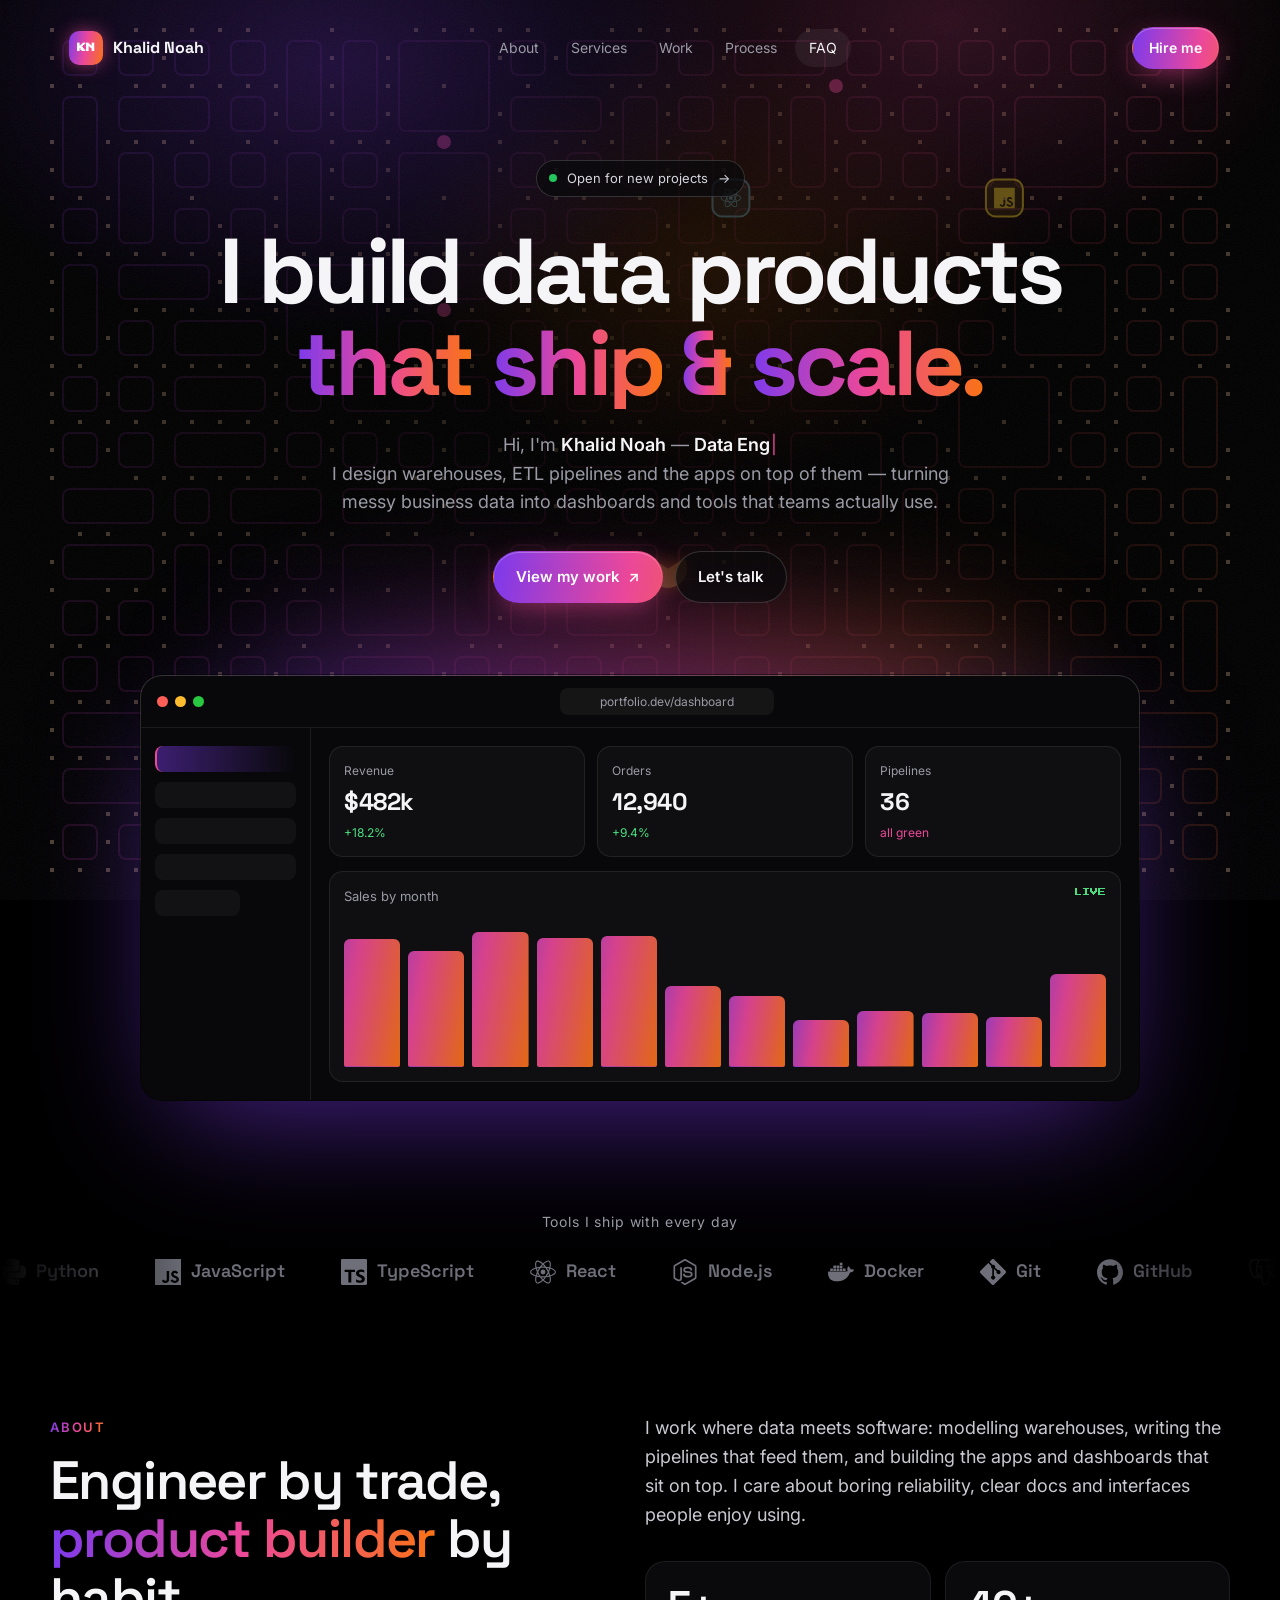
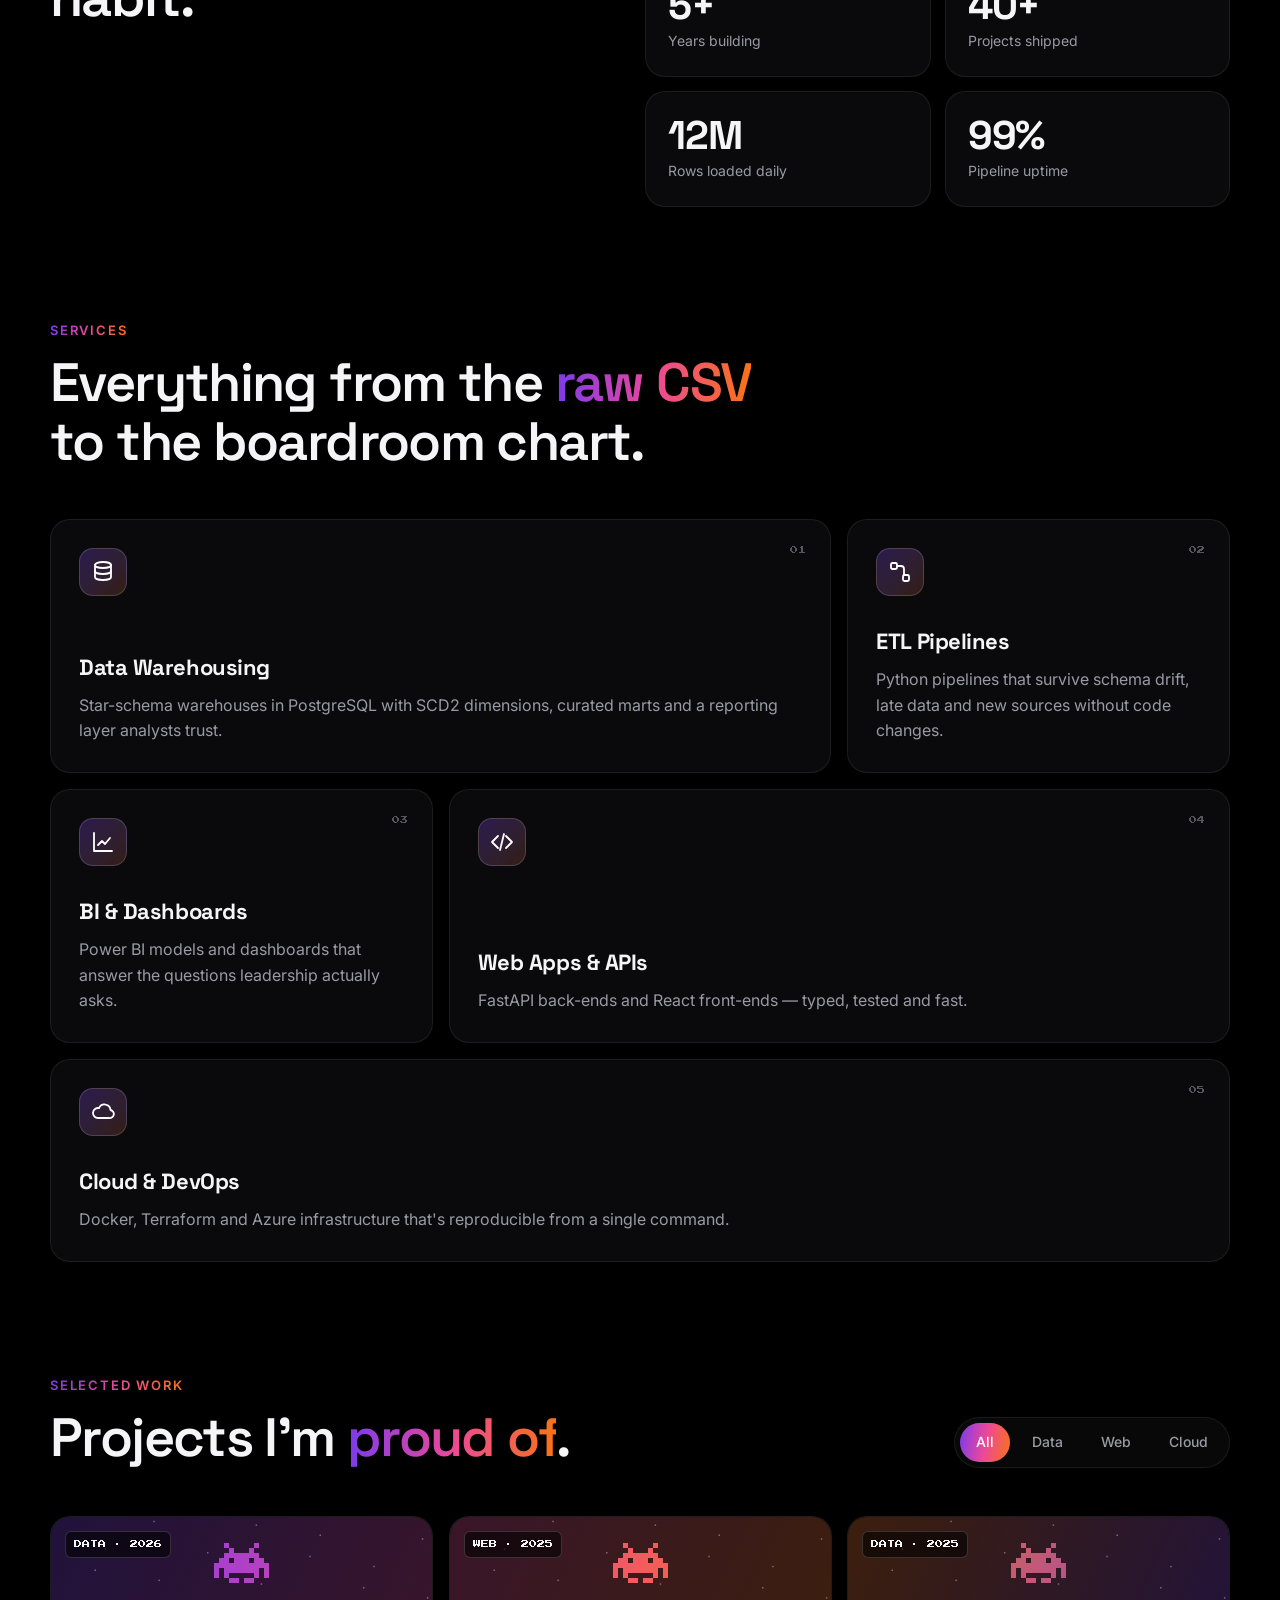
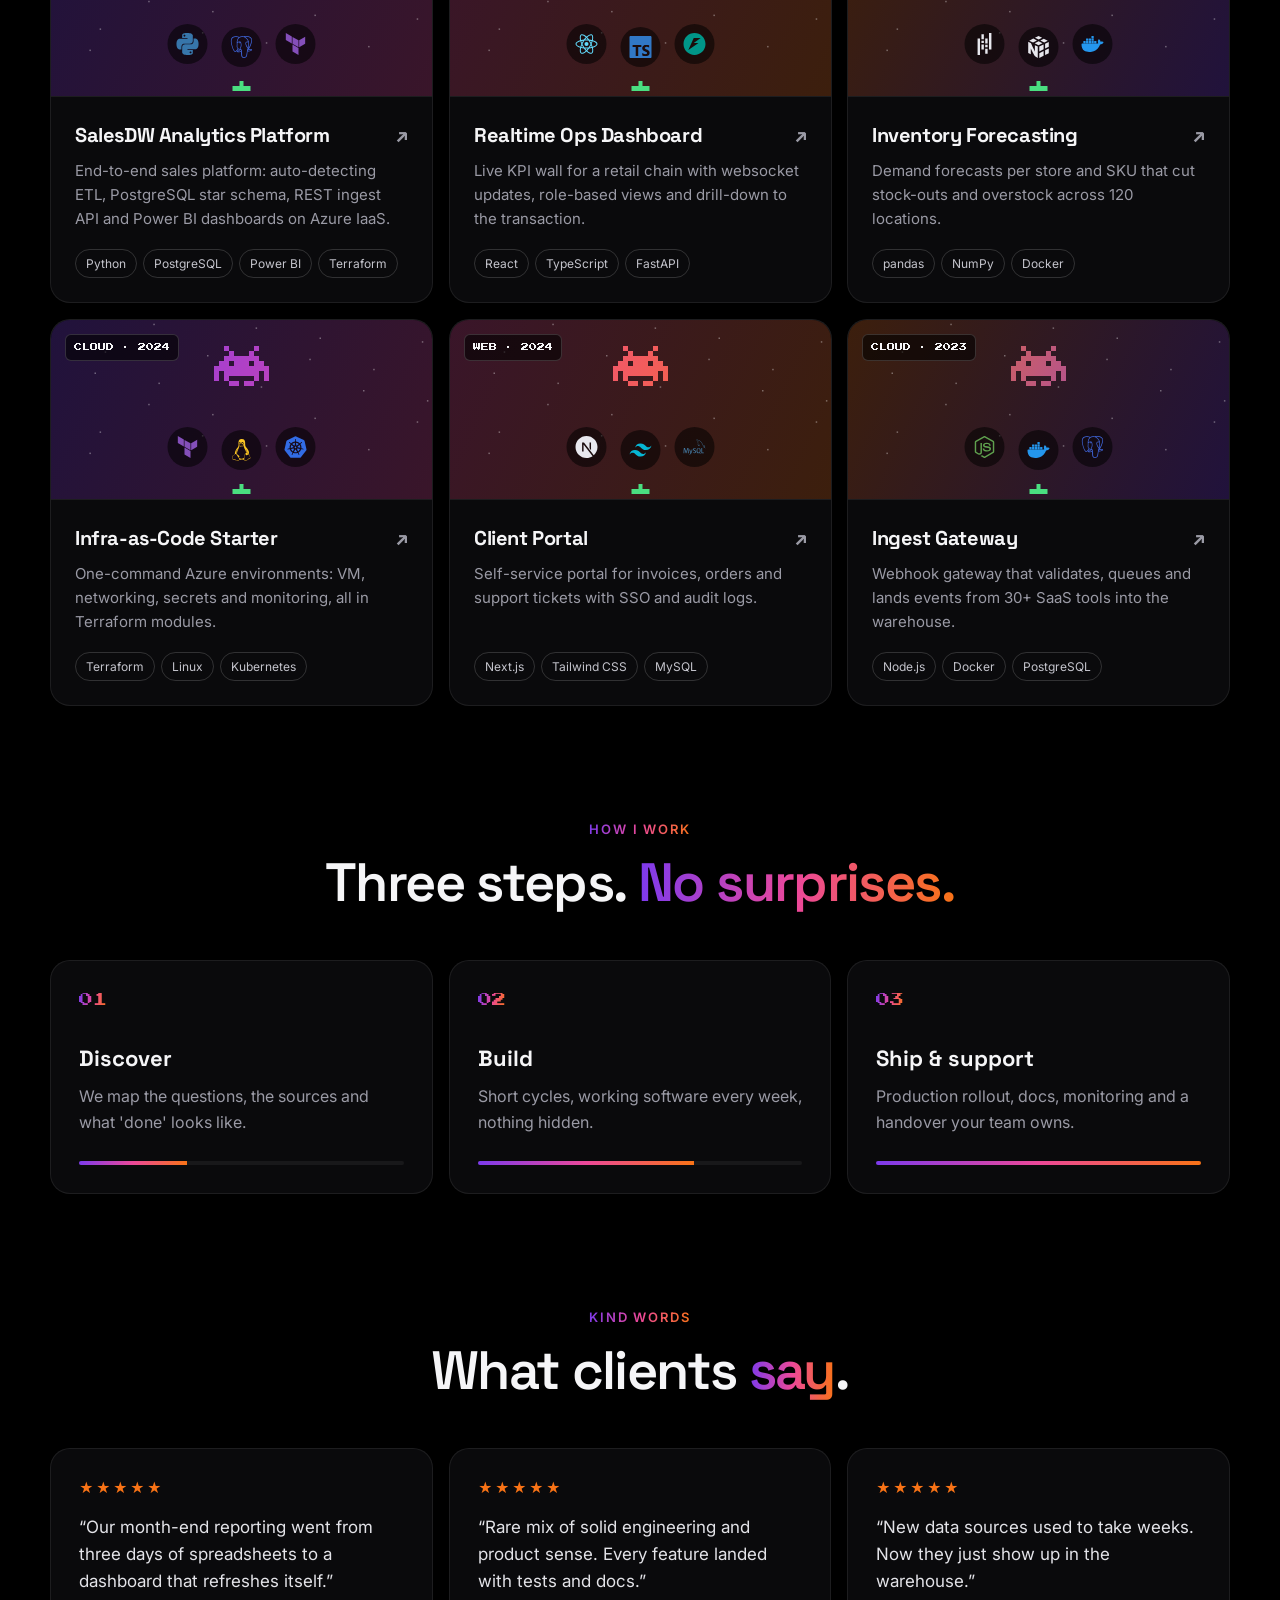
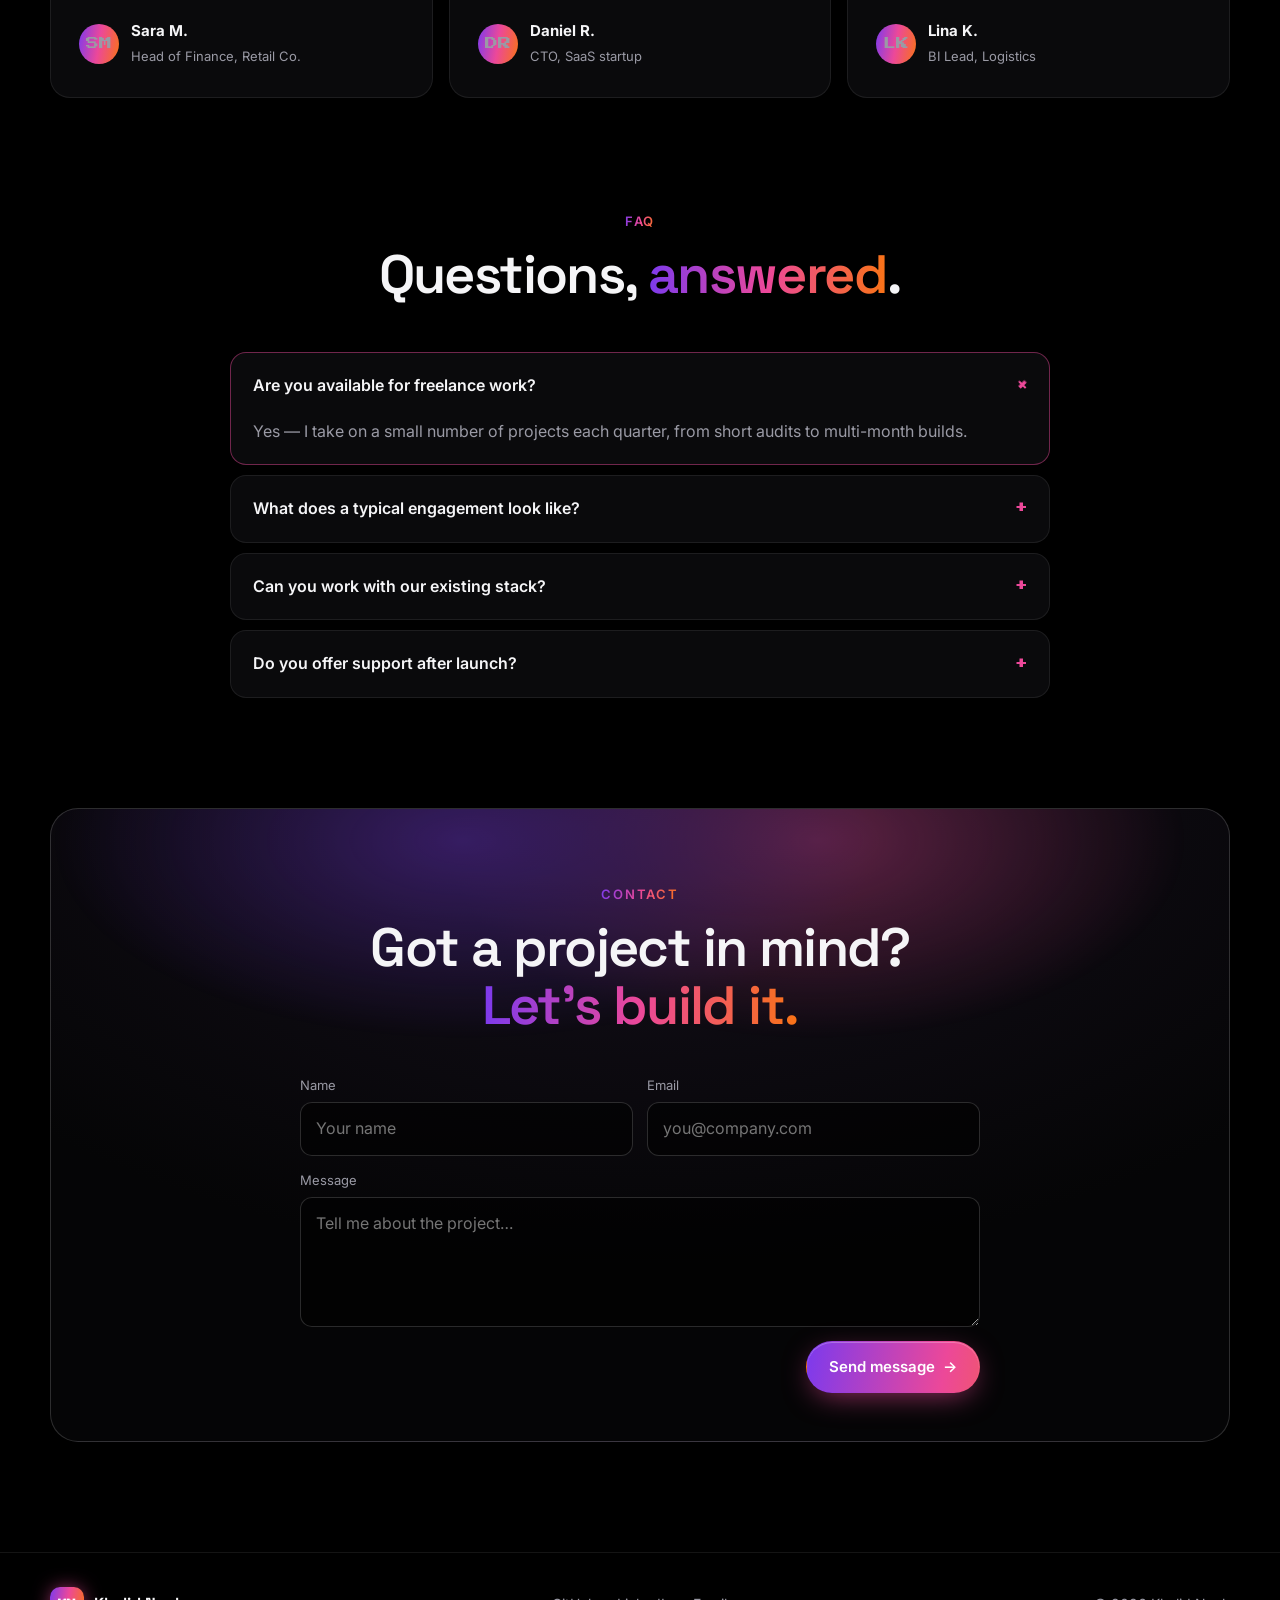
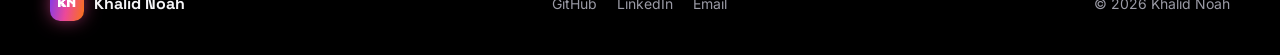
==== commit 7c29f78f: "Restructure portfolio and simplify the arcade theme - Remove the playable mode, the Donkey Kong stac" ====
--- a/portfolio/index.html
+++ b/portfolio/index.html
@@ -3,29 +3,28 @@
 <head>
   <meta charset="utf-8" />
   <meta name="viewport" content="width=device-width, initial-scale=1" />
-  <title>Khalid Noah — Portfolio</title>
+  <title>Portfolio</title>
   <meta name="description" content="Data engineer and full-stack developer building warehouses, pipelines, dashboards and web apps." />
   <meta name="theme-color" content="#000000" />
   <link rel="icon" href="data:image/svg+xml,<svg xmlns='http://www.w3.org/2000/svg' viewBox='0 0 32 32'><path d='M16 16 L30 8 A16 16 0 1 0 30 24 Z' fill='%23a855f7'/></svg>" />
+
   <link rel="preconnect" href="https://fonts.googleapis.com" />
   <link rel="preconnect" href="https://fonts.gstatic.com" crossorigin />
   <link href="https://fonts.googleapis.com/css2?family=Inter:wght@400;500;600&family=Space+Grotesk:wght@500;600;700&family=Press+Start+2P&display=swap" rel="stylesheet" />
-  <link rel="stylesheet" href="css/styles.css" />
+
+  <link rel="stylesheet" href="css/tokens.css" />
+  <link rel="stylesheet" href="css/base.css" />
+  <link rel="stylesheet" href="css/layout.css" />
+  <link rel="stylesheet" href="css/sections.css" />
 </head>
 <body>
-  <!-- Retro arcade background (Pac-Man world) -->
-  <canvas id="arcade" aria-hidden="true"></canvas>
+  <!-- Decorative background layers -->
+  <canvas id="pacman-bg" class="pacman-bg" aria-hidden="true"></canvas>
   <div class="bg-glow" aria-hidden="true"></div>
   <div class="bg-grain" aria-hidden="true"></div>
   <div class="cursor-glow" aria-hidden="true"></div>
 
-  <!-- Play-mode HUD -->
-  <div class="hud" aria-live="polite">
-    <span>1UP <b id="hud-score">0</b></span>
-    <span class="hud-hint">ARROWS / WASD TO MOVE · ESC TO EXIT</span>
-    <span>LIVES <b id="hud-lives">3</b></span>
-  </div>
-
+  <!-- ═══════════ Navigation ═══════════ -->
   <header class="nav" id="nav">
     <a href="#top" class="brand" aria-label="Home">
       <span class="brand-mark" data-initials></span>
@@ -35,75 +34,79 @@
       <a href="#about">About</a>
       <a href="#services">Services</a>
       <a href="#work">Work</a>
-      <a href="#stack">Stack</a>
+      <a href="#process">Process</a>
       <a href="#faq">FAQ</a>
     </nav>
     <div class="nav-actions">
-      <button class="btn btn-ghost btn-sm play-btn" id="play-btn" type="button" title="Play the background (or type the Konami code)">
-        <span class="pix">▶</span> Play
+      <a href="#contact" class="btn btn-primary btn-sm">Hire me</a>
+      <button class="menu-button" id="menu-button" type="button" aria-label="Open menu" aria-controls="nav-links" aria-expanded="false">
+        <span></span><span></span>
       </button>
-      <a href="#contact" class="btn btn-primary btn-sm">Hire me</a>
-      <button class="menu-btn" id="menu-btn" type="button" aria-label="Open menu" aria-expanded="false"><span></span><span></span></button>
     </div>
   </header>
 
   <main id="top">
-    <!-- HERO -->
+    <!-- ═══════════ Hero ═══════════ -->
     <section class="hero">
       <a href="#contact" class="pill reveal">
         <span class="pill-dot"></span>
-        <span class="pix">INSERT COIN</span>
-        <span class="pill-sep"></span>
         Open for new projects
         <span aria-hidden="true">→</span>
       </a>
+
       <h1 class="hero-title reveal" id="hero-title"></h1>
-      <p class="hero-sub reveal">
-        Hi, I'm <strong data-name></strong> — <span class="typed" id="typed"></span><span class="caret">|</span><br />
+
+      <p class="hero-subtitle reveal">
+        Hi, I'm <strong data-name></strong> — <span class="typed-role" id="typed-role"></span><span class="caret" aria-hidden="true">|</span><br />
         <span id="hero-intro"></span>
       </p>
-      <div class="hero-ctas reveal">
+
+      <div class="hero-actions reveal">
         <a href="#work" class="btn btn-primary">View my work <span aria-hidden="true">↗</span></a>
         <a href="#contact" class="btn btn-ghost">Let's talk</a>
       </div>
 
-      <!-- Dashboard mockup (like the template's product shot) -->
+      <!-- Product-style dashboard preview -->
       <div class="mockup reveal" id="mockup">
         <div class="mockup-bar">
-          <span></span><span></span><span></span>
+          <span class="dot"></span><span class="dot"></span><span class="dot"></span>
           <div class="mockup-url">portfolio.dev/dashboard</div>
         </div>
         <div class="mockup-body">
-          <aside class="mockup-side">
-            <div class="ms-item active"></div><div class="ms-item"></div><div class="ms-item"></div><div class="ms-item"></div><div class="ms-item short"></div>
+          <aside class="mockup-sidebar" aria-hidden="true">
+            <div class="sidebar-item active"></div>
+            <div class="sidebar-item"></div>
+            <div class="sidebar-item"></div>
+            <div class="sidebar-item"></div>
+            <div class="sidebar-item short"></div>
           </aside>
           <div class="mockup-main">
             <div class="kpis">
-              <div class="kpi"><small>Revenue</small><b data-count="482" data-prefix="$" data-suffix="k">$0k</b><em class="up">+18.2%</em></div>
-              <div class="kpi"><small>Orders</small><b data-count="12940">0</b><em class="up">+9.4%</em></div>
-              <div class="kpi"><small>Pipelines</small><b data-count="36">0</b><em class="ok">all green</em></div>
+              <div class="kpi"><small>Revenue</small><b data-count="482" data-prefix="$" data-suffix="k">$0k</b><em class="kpi-up">+18.2%</em></div>
+              <div class="kpi"><small>Orders</small><b data-count="12940">0</b><em class="kpi-up">+9.4%</em></div>
+              <div class="kpi"><small>Pipelines</small><b data-count="36">0</b><em class="kpi-ok">all green</em></div>
             </div>
             <div class="chart">
-              <div class="chart-head"><span>Sales by month</span><span class="pix tiny">LIVE</span></div>
-              <div class="bars" id="bars"></div>
+              <div class="chart-header"><span>Sales by month</span><span class="live-badge">LIVE</span></div>
+              <div class="chart-bars" id="chart-bars"></div>
             </div>
           </div>
         </div>
       </div>
     </section>
 
-    <!-- LOGO MARQUEE -->
-    <section class="marquee-wrap" aria-label="Tools I use">
-      <p class="eyebrow center">Tools I ship with every day</p>
+    <!-- ═══════════ Logo marquee ═══════════ -->
+    <section class="marquee-section" aria-label="Tools I use">
+      <p class="marquee-caption">Tools I ship with every day</p>
       <div class="marquee"><div class="marquee-track" id="marquee"></div></div>
     </section>
 
-    <!-- ABOUT -->
+    <!-- ═══════════ About ═══════════ -->
     <section class="section" id="about">
       <div class="about-grid">
         <div class="reveal">
           <p class="eyebrow">About</p>
-          <h2 class="section-title">Engineer by trade,<br /><span class="grad-text">product builder</span> by habit.</h2>
+          <h2 class="section-title">Engineer by trade,<br /><span class="gradient-text">product builder</span> by habit.</h2>
         </div>
         <div class="reveal">
           <p class="lead">I work where data meets software: modelling warehouses, writing the pipelines that feed them, and building the apps and dashboards that sit on top. I care about boring reliability, clear docs and interfaces people enjoy using.</p>
@@ -112,82 +115,75 @@
       </div>
     </section>
 
-    <!-- SERVICES (bento) -->
+    <!-- ═══════════ Services ═══════════ -->
     <section class="section" id="services">
-      <div class="section-head reveal">
+      <div class="section-header reveal">
         <p class="eyebrow">Services</p>
-        <h2 class="section-title">Everything from the <span class="grad-text">raw CSV</span><br />to the boardroom chart.</h2>
-      </div>
-      <div class="bento" id="bento"></div>
-    </section>
-
-    <!-- WORK -->
+        <h2 class="section-title">Everything from the <span class="gradient-text">raw CSV</span><br />to the boardroom chart.</h2>
+      </div>
+      <div class="services-grid" id="services-grid"></div>
+    </section>
+
+    <!-- ═══════════ Work ═══════════ -->
     <section class="section" id="work">
-      <div class="section-head row reveal">
+      <div class="section-header split reveal">
         <div>
           <p class="eyebrow">Selected work</p>
-          <h2 class="section-title">Projects I'm <span class="grad-text">proud of</span>.</h2>
-        </div>
-        <div class="filters" id="filters" role="tablist" aria-label="Filter projects"></div>
-      </div>
-      <div class="projects" id="projects"></div>
-    </section>
-
-    <!-- PROCESS -->
+          <h2 class="section-title">Projects I'm <span class="gradient-text">proud of</span>.</h2>
+        </div>
+        <div class="filters" id="project-filters" role="tablist" aria-label="Filter projects"></div>
+      </div>
+      <div class="projects-grid" id="projects-grid"></div>
+    </section>
+
+    <!-- ═══════════ Process ═══════════ -->
     <section class="section" id="process">
-      <div class="section-head reveal center">
+      <div class="section-header centered reveal">
         <p class="eyebrow">How I work</p>
-        <h2 class="section-title">Three steps. <span class="grad-text">No surprises.</span></h2>
-      </div>
-      <div class="steps" id="steps"></div>
-    </section>
-
-    <!-- STACK — Donkey-Kong style level -->
-    <section class="section" id="stack">
-      <div class="section-head row reveal">
-        <div>
-          <p class="eyebrow pix-eyebrow">LEVEL 2 · THE STACK</p>
-          <h2 class="section-title">My tech stack, <span class="grad-text">rolling in</span>.</h2>
-          <p class="muted">A bug at the top keeps throwing tools at me. Click a rolling logo to smash it.</p>
-        </div>
-        <div class="kong-score pix">SMASHED <b id="kong-score">000</b></div>
-      </div>
-      <div class="kong-frame reveal">
-        <canvas id="kong" aria-label="Retro arcade level with tech logos rolling down girders"></canvas>
-        <div class="kong-tip" id="kong-tip"></div>
-      </div>
-      <div class="chips" id="chips"></div>
-    </section>
-
-    <!-- TESTIMONIALS -->
+        <h2 class="section-title">Three steps. <span class="gradient-text">No surprises.</span></h2>
+      </div>
+      <div class="steps-grid" id="process-steps"></div>
+    </section>
+
+    <!-- ═══════════ Testimonials ═══════════ -->
     <section class="section" id="testimonials">
-      <div class="section-head reveal center">
+      <div class="section-header centered reveal">
         <p class="eyebrow">Kind words</p>
-        <h2 class="section-title">What clients <span class="grad-text">say</span>.</h2>
-      </div>
-      <div class="quotes" id="quotes"></div>
-    </section>
-
-    <!-- FAQ -->
+        <h2 class="section-title">What clients <span class="gradient-text">say</span>.</h2>
+      </div>
+      <div class="testimonials-grid" id="testimonials-grid"></div>
+    </section>
+
+    <!-- ═══════════ FAQ ═══════════ -->
     <section class="section narrow" id="faq">
-      <div class="section-head reveal center">
+      <div class="section-header centered reveal">
         <p class="eyebrow">FAQ</p>
-        <h2 class="section-title">Questions, <span class="grad-text">answered</span>.</h2>
-      </div>
-      <div class="faq" id="faq-list"></div>
-    </section>
-
-    <!-- CTA / CONTACT -->
+        <h2 class="section-title">Questions, <span class="gradient-text">answered</span>.</h2>
+      </div>
+      <div class="faq-list" id="faq-list"></div>
+    </section>
+
+    <!-- ═══════════ Contact ═══════════ -->
     <section class="section" id="contact">
       <div class="cta reveal">
         <div class="cta-glow" aria-hidden="true"></div>
-        <p class="pix cta-kicker">PLAYER 2 — READY?</p>
-        <h2 class="section-title">Got a project in mind?<br /><span class="grad-text">Let's build it.</span></h2>
-        <form class="contact" id="contact-form" novalidate>
-          <div class="field"><label for="cf-name">Name</label><input id="cf-name" name="name" required autocomplete="name" placeholder="Your name" /></div>
-          <div class="field"><label for="cf-email">Email</label><input id="cf-email" name="email" type="email" required autocomplete="email" placeholder="you@company.com" /></div>
-          <div class="field full"><label for="cf-msg">Message</label><textarea id="cf-msg" name="message" rows="4" required placeholder="Tell me about the project…"></textarea></div>
-          <div class="field full form-foot">
+        <p class="eyebrow">Contact</p>
+        <h2 class="section-title">Got a project in mind?<br /><span class="gradient-text">Let's build it.</span></h2>
+
+        <form class="contact-form" id="contact-form" novalidate>
+          <div class="field">
+            <label for="contact-name">Name</label>
+            <input id="contact-name" name="name" required autocomplete="name" placeholder="Your name" />
+          </div>
+          <div class="field">
+            <label for="contact-email">Email</label>
+            <input id="contact-email" name="email" type="email" required autocomplete="email" placeholder="you@company.com" />
+          </div>
+          <div class="field full">
+            <label for="contact-message">Message</label>
+            <textarea id="contact-message" name="message" rows="4" required placeholder="Tell me about the project…"></textarea>
+          </div>
+          <div class="field full form-footer">
             <span class="form-status" id="form-status" role="status"></span>
             <button class="btn btn-primary" type="submit">Send message <span aria-hidden="true">→</span></button>
           </div>
@@ -196,18 +192,29 @@
     </section>
   </main>
 
+  <!-- ═══════════ Footer ═══════════ -->
   <footer class="footer">
     <div class="footer-inner">
       <a href="#top" class="brand"><span class="brand-mark" data-initials></span><span class="brand-name" data-name></span></a>
       <div class="footer-links" id="socials"></div>
-      <p class="muted small">© <span id="year"></span> <span data-name></span>. <span class="pix tiny">GAME OVER? NEVER.</span></p>
+      <p class="muted small">© <span id="year"></span> <span data-name></span></p>
     </div>
   </footer>
 
-  <script src="js/logos.js"></script>
-  <script src="js/data.js"></script>
-  <script src="js/arcade.js"></script>
-  <script src="js/kong.js"></script>
+  <!-- Data -->
+  <script src="js/logos-data.js"></script>
+  <script src="js/content.js"></script>
+  <!-- Shared helpers (defines window.App) -->
+  <script src="js/core.js"></script>
+  <!-- Features -->
+  <script src="js/pacman-background.js"></script>
+  <script src="js/sections.js"></script>
+  <script src="js/hero.js"></script>
+  <script src="js/projects.js"></script>
+  <script src="js/effects.js"></script>
+  <script src="js/nav.js"></script>
+  <script src="js/contact-form.js"></script>
+  <!-- Start everything -->
   <script src="js/main.js"></script>
 </body>
 </html>
--- a/portfolio/css/tokens.css
+++ b/portfolio/css/tokens.css
@@ -0,0 +1,45 @@
+/* ─────────────────────────────────────────────────────────────
+   Design tokens. Change the three gradient stops to re-theme the
+   whole site — text, buttons, glows and the background animation
+   all read from these.
+   ───────────────────────────────────────────────────────────── */
+:root {
+  /* Brand gradient */
+  --g1: #7c3aed; /* violet */
+  --g2: #ec4899; /* pink   */
+  --g3: #f97316; /* orange */
+  --gradient: linear-gradient(100deg, var(--g1) 0%, var(--g2) 50%, var(--g3) 100%);
+  /* Mirrored version so animated text can sweep back and forth without a seam */
+  --gradient-loop: linear-gradient(90deg, var(--g1), var(--g2), var(--g3), var(--g2), var(--g1));
+
+  /* Surfaces */
+  --bg: #000;
+  --surface: rgba(12, 12, 15, 0.86);
+  --surface-raised: rgba(255, 255, 255, 0.03);
+  --border: rgba(255, 255, 255, 0.08);
+  --border-strong: rgba(255, 255, 255, 0.16);
+
+  /* Text */
+  --text: #f5f5f7;
+  --text-soft: #c9c9d1;
+  --muted: #9a9aa5;
+  --success: #4ade80;
+  --danger: #f43f5e;
+
+  /* Shape & size */
+  --radius: 20px;
+  --radius-sm: 12px;
+  --max-width: 1180px;
+  --gutter: 16px;
+  --section-space: 110px;
+
+  /* Type */
+  --font-body: "Inter", system-ui, -apple-system, "Segoe UI", Roboto, sans-serif;
+  --font-display: "Space Grotesk", var(--font-body);
+  --font-pixel: "Press Start 2P", ui-monospace, monospace;
+
+  /* Motion */
+  --ease-out: cubic-bezier(0.2, 0.8, 0.2, 1);
+
+  color-scheme: dark;
+}
--- a/portfolio/css/base.css
+++ b/portfolio/css/base.css
@@ -0,0 +1,203 @@
+/* ─────────────────────────────────────────────────────────────
+   Base: reset, background layers, utilities, buttons, cards and
+   the reveal-on-scroll animation.
+   ───────────────────────────────────────────────────────────── */
+
+/* ── Reset ─────────────────────────────────────────────────── */
+*, *::before, *::after { box-sizing: border-box; }
+html { scroll-behavior: smooth; scroll-padding-top: 90px; }
+body {
+  margin: 0;
+  background: var(--bg);
+  color: var(--text);
+  font-family: var(--font-body);
+  font-size: 16px;
+  line-height: 1.6;
+  -webkit-font-smoothing: antialiased;
+  overflow-x: hidden;
+}
+img, svg, canvas { display: block; max-width: 100%; }
+a { color: inherit; text-decoration: none; }
+button { font: inherit; color: inherit; }
+[hidden] { display: none !important; }
+::selection { background: var(--g2); color: #fff; }
+
+:focus-visible { outline: 2px solid var(--g2); outline-offset: 3px; }
+
+/* ── Background layers (fixed, behind the page) ────────────── */
+.pacman-bg {
+  position: fixed;
+  inset: 0;
+  width: 100%;
+  height: 100%;
+  z-index: 0;
+  opacity: 0.55;
+  pointer-events: none;
+}
+
+.bg-glow {
+  position: fixed;
+  inset: -20vh -10vw auto;
+  height: 90vh;
+  z-index: 0;
+  pointer-events: none;
+  opacity: 0.55;
+  background:
+    radial-gradient(40% 50% at 30% 30%, color-mix(in srgb, var(--g1) 45%, transparent), transparent 70%),
+    radial-gradient(35% 45% at 70% 25%, color-mix(in srgb, var(--g2) 35%, transparent), transparent 70%),
+    radial-gradient(30% 40% at 55% 55%, color-mix(in srgb, var(--g3) 22%, transparent), transparent 70%);
+  will-change: transform;
+  animation: drift 18s ease-in-out infinite alternate;
+}
+
+.bg-grain {
+  position: fixed;
+  inset: 0;
+  z-index: 1;
+  pointer-events: none;
+  opacity: 0.06;
+  background-image: url("data:image/svg+xml,%3Csvg xmlns='http://www.w3.org/2000/svg' width='160' height='160'%3E%3Cfilter id='n'%3E%3CfeTurbulence type='fractalNoise' baseFrequency='.9' numOctaves='3'/%3E%3C/filter%3E%3Crect width='100%25' height='100%25' filter='url(%23n)'/%3E%3C/svg%3E");
+}
+
+.cursor-glow {
+  position: fixed;
+  left: 0;
+  top: 0;
+  width: 520px;
+  height: 520px;
+  z-index: 1;
+  pointer-events: none;
+  border-radius: 50%;
+  background: radial-gradient(circle, color-mix(in srgb, var(--g2) 14%, transparent), transparent 65%);
+  transform: translate(-50%, -50%) translate(var(--glow-x, -999px), var(--glow-y, -999px));
+}
+
+/* Page content sits above the background layers */
+main, .nav, .footer { position: relative; z-index: 2; }
+
+@keyframes drift {
+  to { transform: translate3d(3vw, 4vh, 0) scale(1.08); }
+}
+
+/* ── Utilities ─────────────────────────────────────────────── */
+/* Gradient text that slowly sweeps from one end to the other and back.
+   `box-decoration-break: clone` keeps the colours continuous when
+   the text wraps onto a second line. */
+.gradient-text {
+  background-image: var(--gradient-loop);
+  background-size: 200% 100%;
+  -webkit-background-clip: text;
+  background-clip: text;
+  color: transparent;
+  -webkit-box-decoration-break: clone;
+  box-decoration-break: clone;
+  animation: gradient-sweep 8s ease-in-out infinite alternate;
+}
+@keyframes gradient-sweep {
+  from { background-position: 0% 50%; }
+  to   { background-position: 100% 50%; }
+}
+
+.eyebrow {
+  display: inline-block;
+  margin: 0 0 14px;
+  font-size: 13px;
+  font-weight: 600;
+  letter-spacing: 0.14em;
+  text-transform: uppercase;
+  background: var(--gradient);
+  -webkit-background-clip: text;
+  background-clip: text;
+  color: transparent;
+}
+.muted { color: var(--muted); }
+.small { font-size: 14px; }
+
+/* ── Buttons ───────────────────────────────────────────────── */
+.btn {
+  display: inline-flex;
+  align-items: center;
+  gap: 8px;
+  padding: 13px 22px;
+  border: 1px solid transparent;
+  border-radius: 999px;
+  font-size: 15px;
+  font-weight: 600;
+  white-space: nowrap;
+  cursor: pointer;
+  transition: transform 0.2s ease, box-shadow 0.3s ease, background 0.3s ease;
+}
+.btn:hover { transform: translateY(-2px); }
+.btn-sm { padding: 9px 16px; font-size: 14px; }
+
+.btn-primary {
+  color: #fff;
+  background: var(--gradient);
+  background-size: 160% auto;
+  box-shadow: 0 8px 30px -8px color-mix(in srgb, var(--g2) 70%, transparent), inset 0 1px 0 rgba(255, 255, 255, 0.25);
+}
+.btn-primary:hover {
+  background-position: right center;
+  box-shadow: 0 14px 40px -8px color-mix(in srgb, var(--g2) 85%, transparent), inset 0 1px 0 rgba(255, 255, 255, 0.25);
+}
+
+.btn-ghost { background: rgba(10, 10, 12, 0.7); border-color: var(--border-strong); }
+.btn-ghost:hover { background: rgba(30, 30, 34, 0.85); }
+
+/* ── Card with pointer spotlight ───────────────────────────── */
+/* --pointer-x / --pointer-y are set from js/effects.js */
+.card {
+  position: relative;
+  isolation: isolate;
+  overflow: hidden;
+  padding: 28px;
+  border: 1px solid var(--border);
+  border-radius: var(--radius);
+  background: var(--surface);
+  transition: border-color 0.3s, transform 0.3s;
+}
+.card::before,
+.card::after {
+  content: "";
+  position: absolute;
+  inset: 0;
+  border-radius: inherit;
+  pointer-events: none;
+  opacity: 0;
+  transition: opacity 0.3s;
+}
+/* soft fill */
+.card::before {
+  z-index: -1;
+  background: radial-gradient(420px circle at var(--pointer-x, 50%) var(--pointer-y, 50%),
+    color-mix(in srgb, var(--g2) 16%, transparent), transparent 45%);
+}
+/* glowing border */
+.card::after {
+  padding: 1px;
+  background: radial-gradient(300px circle at var(--pointer-x, 50%) var(--pointer-y, 50%),
+    var(--g2), var(--g1) 40%, transparent 70%);
+  -webkit-mask: linear-gradient(#000 0 0) content-box, linear-gradient(#000 0 0);
+  -webkit-mask-composite: xor;
+  mask-composite: exclude;
+}
+.card:hover::before,
+.card:hover::after { opacity: 1; }
+
+/* ── Reveal on scroll (class added by js/effects.js) ───────── */
+.reveal {
+  opacity: 0;
+  transform: translateY(28px);
+  transition: opacity 0.9s var(--ease-out), transform 0.9s var(--ease-out);
+}
+.reveal.in-view { opacity: 1; transform: none; }
+
+/* ── Reduced motion ────────────────────────────────────────── */
+@media (prefers-reduced-motion: reduce) {
+  *, *::before, *::after {
+    animation-duration: 0.001ms !important;
+    animation-iteration-count: 1 !important;
+    transition-duration: 0.001ms !important;
+  }
+  .reveal { opacity: 1; transform: none; }
+}
--- a/portfolio/css/layout.css
+++ b/portfolio/css/layout.css
@@ -0,0 +1,159 @@
+/* ─────────────────────────────────────────────────────────────
+   Layout: navigation, section shell and footer.
+   ───────────────────────────────────────────────────────────── */
+
+/* ── Navigation ────────────────────────────────────────────── */
+.nav {
+  position: fixed;
+  top: 16px;
+  left: 50%;
+  z-index: 50;
+  display: flex;
+  align-items: center;
+  justify-content: space-between;
+  gap: 16px;
+  width: min(var(--max-width), calc(100% - 2 * var(--gutter)));
+  padding: 10px 10px 10px 18px;
+  border: 1px solid transparent;
+  border-radius: 999px;
+  transform: translateX(-50%);
+  transition: background 0.3s, border-color 0.3s, box-shadow 0.3s;
+}
+.nav.scrolled {
+  background: rgba(10, 10, 12, 0.72);
+  border-color: var(--border);
+  backdrop-filter: blur(16px) saturate(140%);
+  -webkit-backdrop-filter: blur(16px) saturate(140%);
+  box-shadow: 0 10px 40px -10px rgba(0, 0, 0, 0.8);
+}
+
+.brand { display: flex; align-items: center; gap: 10px; font-family: var(--font-display); font-weight: 700; }
+.brand-mark {
+  display: grid;
+  place-items: center;
+  width: 34px;
+  height: 34px;
+  border-radius: 10px;
+  background: var(--gradient);
+  color: #fff;
+  font-family: var(--font-pixel);
+  font-size: 9px;
+  box-shadow: 0 0 20px -4px var(--g2);
+}
+
+.nav-links { display: flex; gap: 4px; }
+.nav-links a {
+  padding: 8px 14px;
+  border-radius: 999px;
+  color: var(--muted);
+  font-size: 14px;
+  transition: color 0.2s, background 0.2s;
+}
+.nav-links a:hover,
+.nav-links a.active { color: var(--text); background: rgba(255, 255, 255, 0.06); }
+
+.nav-actions { display: flex; align-items: center; gap: 8px; }
+
+/* Two-line hamburger that turns into an × when open */
+.menu-button {
+  display: none;
+  position: relative;
+  width: 40px;
+  height: 40px;
+  border: 1px solid var(--border-strong);
+  border-radius: 50%;
+  background: rgba(255, 255, 255, 0.04);
+  cursor: pointer;
+}
+.menu-button span {
+  position: absolute;
+  left: 12px;
+  right: 12px;
+  height: 2px;
+  border-radius: 2px;
+  background: var(--text);
+  transition: transform 0.3s, top 0.3s;
+}
+.menu-button span:first-child { top: 15px; }
+.menu-button span:last-child { top: 23px; }
+.menu-button[aria-expanded="true"] span:first-child { top: 19px; transform: rotate(45deg); }
+.menu-button[aria-expanded="true"] span:last-child { top: 19px; transform: rotate(-45deg); }
+
+/* ── Section shell ─────────────────────────────────────────── */
+.section {
+  width: min(var(--max-width), calc(100% - 2 * var(--gutter)));
+  margin: 0 auto;
+  padding-top: var(--section-space);
+}
+.section.narrow { width: min(820px, calc(100% - 2 * var(--gutter))); }
+
+.section-header { margin-bottom: 48px; }
+.section-header.centered { text-align: center; }
+.section-header.split {
+  display: flex;
+  flex-wrap: wrap;
+  align-items: flex-end;
+  justify-content: space-between;
+  gap: 24px;
+}
+
+.section-title {
+  margin: 0;
+  font-family: var(--font-display);
+  font-size: clamp(32px, 4.6vw, 54px);
+  font-weight: 600;
+  line-height: 1.08;
+  letter-spacing: -0.03em;
+}
+.lead { margin: 0 0 32px; color: var(--text-soft); font-size: 18px; }
+
+/* ── Footer ────────────────────────────────────────────────── */
+.footer {
+  margin-top: var(--section-space);
+  border-top: 1px solid var(--border);
+  background: rgba(0, 0, 0, 0.6);
+}
+.footer-inner {
+  display: flex;
+  flex-wrap: wrap;
+  align-items: center;
+  justify-content: space-between;
+  gap: 20px;
+  width: min(var(--max-width), calc(100% - 2 * var(--gutter)));
+  margin: 0 auto;
+  padding: 34px 0;
+}
+.footer-links { display: flex; gap: 20px; }
+.footer-links a { color: var(--muted); font-size: 14px; transition: color 0.2s; }
+.footer-links a:hover { color: var(--text); }
+.footer p { margin: 0; }
+
+/* ── Responsive ────────────────────────────────────────────── */
+@media (max-width: 960px) {
+  .nav { background: rgba(10, 10, 12, 0.72); border-color: var(--border); backdrop-filter: blur(16px); }
+  .menu-button { display: block; }
+
+  /* links collapse into a dropdown panel */
+  .nav-links {
+    position: absolute;
+    top: calc(100% + 10px);
+    left: 0;
+    right: 0;
+    flex-direction: column;
+    padding: 10px;
+    border: 1px solid var(--border);
+    border-radius: var(--radius);
+    background: rgba(10, 10, 12, 0.95);
+    opacity: 0;
+    pointer-events: none;
+    transform: translateY(-8px);
+    transition: opacity 0.25s, transform 0.25s;
+  }
+  .nav-links.open { opacity: 1; pointer-events: auto; transform: none; }
+  .nav-links a { padding: 12px 16px; }
+}
+
+@media (max-width: 640px) {
+  :root { --section-space: 84px; }
+  .brand-name { display: none; }
+}
--- a/portfolio/css/sections.css
+++ b/portfolio/css/sections.css
@@ -0,0 +1,462 @@
+/* ─────────────────────────────────────────────────────────────
+   Page sections, in the order they appear.
+   ───────────────────────────────────────────────────────────── */
+
+/* ═══════════ Hero ═══════════ */
+.hero {
+  display: flex;
+  flex-direction: column;
+  align-items: center;
+  width: min(var(--max-width), calc(100% - 2 * var(--gutter)));
+  margin: 0 auto;
+  padding: 160px 0 40px;
+  text-align: center;
+}
+
+.pill {
+  display: inline-flex;
+  align-items: center;
+  gap: 10px;
+  padding: 7px 14px 7px 12px;
+  border: 1px solid var(--border-strong);
+  border-radius: 999px;
+  background: rgba(10, 10, 12, 0.75);
+  color: #d6d6de;
+  font-size: 13px;
+  transition: border-color 0.3s, background 0.3s;
+}
+.pill:hover { border-color: color-mix(in srgb, var(--g2) 60%, transparent); background: rgba(24, 24, 28, 0.85); }
+.pill-dot {
+  width: 8px;
+  height: 8px;
+  border-radius: 50%;
+  background: #22c55e;
+  animation: ping 2s infinite;
+}
+@keyframes ping {
+  0%   { box-shadow: 0 0 0 0 rgba(34, 197, 94, 0.6); }
+  70%  { box-shadow: 0 0 0 8px rgba(34, 197, 94, 0); }
+  100% { box-shadow: 0 0 0 0 rgba(34, 197, 94, 0); }
+}
+
+.hero-title {
+  margin: 28px 0 22px;
+  font-family: var(--font-display);
+  font-size: clamp(42px, 7.6vw, 92px);
+  font-weight: 700;
+  line-height: 1;
+  letter-spacing: -0.045em;
+}
+.hero-title .line { display: block; }
+/* each word rises in; delays are set inline by js/hero.js */
+.hero-title .word {
+  display: inline-block;
+  opacity: 0;
+  transform: translateY(40px) rotate(4deg);
+  filter: blur(8px);
+  animation: word-in 0.9s var(--ease-out) forwards;
+}
+.hero-title .word.gradient-text {
+  animation: word-in 0.9s var(--ease-out) forwards, gradient-sweep 8s ease-in-out infinite alternate;
+}
+@keyframes word-in {
+  to { opacity: 1; transform: none; filter: none; }
+}
+
+.hero-subtitle { max-width: 640px; margin: 0 0 34px; color: var(--muted); font-size: 18px; }
+.hero-subtitle strong,
+.typed-role { color: var(--text); font-weight: 600; }
+.caret { margin-left: 1px; color: var(--g2); animation: blink 1s steps(1) infinite; }
+@keyframes blink { 50% { opacity: 0; } }
+
+.hero-actions { display: flex; flex-wrap: wrap; justify-content: center; gap: 12px; }
+
+/* ── Dashboard mockup ── */
+/* --tilt and --scale are driven by scroll position in js/hero.js */
+.mockup {
+  position: relative;
+  width: 100%;
+  max-width: 1000px;
+  margin-top: 72px;
+  padding: 1px; /* gradient border */
+  border-radius: 22px;
+  background: linear-gradient(180deg, rgba(255, 255, 255, 0.18), rgba(255, 255, 255, 0.02) 60%);
+  box-shadow: 0 40px 120px -30px color-mix(in srgb, var(--g1) 60%, transparent), 0 0 0 1px rgba(0, 0, 0, 0.6);
+  transform: perspective(1400px) rotateX(var(--tilt, 14deg)) scale(var(--scale, 0.94));
+  transform-origin: top center;
+  transition: transform 0.15s linear, opacity 0.9s var(--ease-out);
+}
+.mockup::before { /* coloured halo above the window */
+  content: "";
+  position: absolute;
+  inset: -40px 10% auto;
+  z-index: -1;
+  height: 120px;
+  border-radius: 50%;
+  background: var(--gradient);
+  filter: blur(70px);
+  opacity: 0.55;
+}
+
+.mockup-bar {
+  display: flex;
+  align-items: center;
+  gap: 7px;
+  padding: 12px 16px;
+  border-bottom: 1px solid var(--border);
+  border-radius: 21px 21px 0 0;
+  background: #08080a;
+}
+.mockup-bar .dot { width: 11px; height: 11px; border-radius: 50%; }
+.mockup-bar .dot:nth-child(1) { background: #ff5f57; }
+.mockup-bar .dot:nth-child(2) { background: #febc2e; }
+.mockup-bar .dot:nth-child(3) { background: #28c840; }
+.mockup-url {
+  margin: 0 auto;
+  padding: 4px 40px;
+  border-radius: 8px;
+  background: rgba(255, 255, 255, 0.05);
+  color: var(--muted);
+  font-size: 12px;
+}
+
+.mockup-body {
+  display: grid;
+  grid-template-columns: 170px 1fr;
+  min-height: 340px;
+  border-radius: 0 0 21px 21px;
+  background: #08080a;
+  text-align: left;
+}
+.mockup-sidebar { display: flex; flex-direction: column; gap: 10px; padding: 18px 14px; border-right: 1px solid var(--border); }
+.sidebar-item { height: 26px; border-radius: 8px; background: rgba(255, 255, 255, 0.04); }
+.sidebar-item.active {
+  border-left: 2px solid var(--g2);
+  background: linear-gradient(90deg, color-mix(in srgb, var(--g1) 45%, transparent), transparent);
+}
+.sidebar-item.short { width: 60%; }
+
+.mockup-main { display: flex; flex-direction: column; gap: 14px; padding: 18px; }
+
+.kpis { display: grid; grid-template-columns: repeat(3, 1fr); gap: 12px; }
+.kpi {
+  display: flex;
+  flex-direction: column;
+  gap: 2px;
+  padding: 14px;
+  border: 1px solid var(--border);
+  border-radius: 14px;
+  background: var(--surface-raised);
+}
+.kpi small { color: var(--muted); font-size: 12px; }
+.kpi b { font-family: var(--font-display); font-size: 24px; letter-spacing: -0.02em; }
+.kpi em { font-size: 12px; font-style: normal; }
+.kpi-up { color: var(--success); }
+.kpi-ok { color: var(--g2); }
+
+.chart {
+  display: flex;
+  flex: 1;
+  flex-direction: column;
+  padding: 14px;
+  border: 1px solid var(--border);
+  border-radius: 14px;
+  background: var(--surface-raised);
+}
+.chart-header { display: flex; justify-content: space-between; margin-bottom: 10px; color: var(--muted); font-size: 13px; }
+.live-badge { color: var(--success); font-family: var(--font-pixel); font-size: 8px; }
+.chart-bars { display: flex; flex: 1; align-items: flex-end; gap: 8px; min-height: 150px; }
+.chart-bars .bar {
+  position: relative;
+  flex: 1;
+  height: 4%;
+  border-radius: 6px 6px 2px 2px;
+  background: var(--gradient);
+  background-size: 100% 300%;
+  background-position: bottom;
+  opacity: 0.9;
+  transition: height 1.1s var(--ease-out);
+}
+.chart-bars .bar:hover { opacity: 1; filter: brightness(1.2); }
+.chart-bars .bar::after { /* value tooltip */
+  content: attr(data-label);
+  position: absolute;
+  top: -20px;
+  left: 50%;
+  transform: translateX(-50%);
+  color: var(--muted);
+  font-size: 10px;
+  white-space: nowrap;
+  opacity: 0;
+  transition: opacity 0.2s;
+}
+.chart-bars .bar:hover::after { opacity: 1; }
+
+/* ═══════════ Logo marquee ═══════════ */
+.marquee-section { position: relative; z-index: 2; padding-top: 70px; }
+.marquee-caption { margin: 0 0 6px; color: var(--muted); font-size: 14px; letter-spacing: 0.06em; text-align: center; }
+.marquee {
+  overflow: hidden;
+  -webkit-mask-image: linear-gradient(90deg, transparent, #000 15%, #000 85%, transparent);
+  mask-image: linear-gradient(90deg, transparent, #000 15%, #000 85%, transparent);
+}
+/* the item list is rendered twice, so moving by -50% loops seamlessly */
+.marquee-track {
+  display: flex;
+  gap: 56px;
+  width: max-content;
+  padding: 18px 0;
+  animation: marquee 40s linear infinite;
+}
+.marquee:hover .marquee-track { animation-play-state: paused; }
+@keyframes marquee { to { transform: translateX(-50%); } }
+
+.marquee-item {
+  display: flex;
+  align-items: center;
+  gap: 10px;
+  color: #6f6f7a;
+  font-family: var(--font-display);
+  font-size: 18px;
+  font-weight: 600;
+  transition: color 0.3s;
+}
+.marquee-item svg { width: 26px; height: 26px; fill: currentColor; transition: fill 0.3s, transform 0.3s; }
+.marquee-item:hover { color: var(--text); }
+.marquee-item:hover svg { fill: var(--brand); transform: scale(1.15) rotate(-6deg); }
+
+/* ═══════════ About ═══════════ */
+.about-grid { display: grid; grid-template-columns: 1fr 1.1fr; gap: 64px; align-items: start; }
+.stats { display: grid; grid-template-columns: repeat(2, 1fr); gap: 14px; }
+.stat { padding: 22px; }
+.stat b { display: block; font-family: var(--font-display); font-size: 40px; line-height: 1.1; letter-spacing: -0.03em; }
+.stat span { color: var(--muted); font-size: 14px; }
+
+/* ═══════════ Services (bento grid) ═══════════ */
+.services-grid { display: grid; grid-template-columns: repeat(3, 1fr); gap: 16px; }
+.service { display: flex; flex-direction: column; min-height: 230px; }
+.service.wide { grid-column: span 2; }
+.service.full { grid-column: 1 / -1; min-height: 190px; }
+.service h3 { margin: auto 0 8px; font-family: var(--font-display); font-size: 22px; letter-spacing: -0.02em; }
+.service p { margin: 0; color: var(--muted); }
+.service-number { position: absolute; top: 24px; right: 24px; color: #55555f; font-family: var(--font-pixel); font-size: 8px; }
+.service-icon {
+  display: grid;
+  place-items: center;
+  width: 48px;
+  height: 48px;
+  margin-bottom: 28px;
+  border: 1px solid var(--border-strong);
+  border-radius: 14px;
+  background: linear-gradient(135deg, color-mix(in srgb, var(--g1) 30%, transparent), color-mix(in srgb, var(--g3) 18%, transparent));
+}
+.service-icon svg { width: 24px; height: 24px; fill: none; stroke: #fff; stroke-width: 1.8; stroke-linecap: round; stroke-linejoin: round; }
+
+/* ═══════════ Projects ═══════════ */
+.filters {
+  display: flex;
+  gap: 6px;
+  padding: 5px;
+  border: 1px solid var(--border);
+  border-radius: 999px;
+  background: var(--surface-raised);
+}
+.filter {
+  padding: 8px 16px;
+  border: 0;
+  border-radius: 999px;
+  background: transparent;
+  color: var(--muted);
+  font-size: 14px;
+  font-weight: 500;
+  cursor: pointer;
+  transition: color 0.2s, background 0.2s;
+}
+.filter:hover { color: var(--text); }
+.filter.active { background: var(--gradient); color: #fff; }
+
+.projects-grid { display: grid; grid-template-columns: repeat(3, 1fr); gap: 16px; }
+.project { display: flex; flex-direction: column; padding: 0; will-change: transform; }
+.project.pop { animation: pop-in 0.45s var(--ease-out) both; }
+@keyframes pop-in { from { opacity: 0; transform: translateY(16px) scale(0.97); } }
+
+.project-thumb { position: relative; height: 180px; overflow: hidden; border-bottom: 1px solid var(--border); }
+.project-thumb canvas { width: 100%; height: 100%; }
+.project-label {
+  position: absolute;
+  top: 14px;
+  left: 14px;
+  padding: 6px 8px;
+  border: 1px solid var(--border-strong);
+  border-radius: 6px;
+  background: rgba(0, 0, 0, 0.6);
+  font-family: var(--font-pixel);
+  font-size: 8px;
+}
+
+.project-body { display: flex; flex: 1; flex-direction: column; padding: 22px 24px 24px; }
+.project h3 {
+  display: flex;
+  justify-content: space-between;
+  gap: 10px;
+  margin: 0 0 8px;
+  font-family: var(--font-display);
+  font-size: 20px;
+  letter-spacing: -0.02em;
+}
+.project-arrow { color: var(--muted); transition: transform 0.3s, color 0.3s; }
+.project:hover .project-arrow { color: var(--g2); transform: translate(3px, -3px); }
+.project p { margin: 0 0 18px; color: var(--muted); font-size: 15px; }
+
+.tags { display: flex; flex-wrap: wrap; gap: 6px; margin-top: auto; }
+.tag { padding: 4px 10px; border: 1px solid var(--border-strong); border-radius: 999px; color: #c4c4cc; font-size: 12px; }
+
+/* ═══════════ Process ═══════════ */
+.steps-grid { display: grid; grid-template-columns: repeat(3, 1fr); gap: 16px; }
+.step-number {
+  font-family: var(--font-pixel);
+  font-size: 14px;
+  background: var(--gradient);
+  -webkit-background-clip: text;
+  background-clip: text;
+  color: transparent;
+}
+.step h3 { margin: 26px 0 8px; font-family: var(--font-display); font-size: 22px; }
+.step p { margin: 0; color: var(--muted); }
+/* progress bar fills to --progress (set inline) once the card is revealed */
+.step-track { height: 4px; margin-top: 26px; overflow: hidden; border-radius: 4px; background: rgba(255, 255, 255, 0.06); }
+.step-track i { display: block; width: 0; height: 100%; background: var(--gradient); transition: width 1.4s var(--ease-out); }
+.step.in-view .step-track i { width: var(--progress); }
+
+/* ═══════════ Testimonials ═══════════ */
+.testimonials-grid { display: grid; grid-template-columns: repeat(3, 1fr); gap: 16px; }
+.testimonial { margin: 0; }
+.testimonial blockquote { margin: 0 0 24px; color: #e3e3e8; font-size: 17px; }
+.stars { margin-bottom: 14px; color: var(--g3); font-size: 14px; letter-spacing: 2px; }
+.author { display: flex; align-items: center; gap: 12px; }
+.author b { display: block; font-size: 15px; }
+.author span { color: var(--muted); font-size: 13px; }
+.avatar {
+  display: grid;
+  place-items: center;
+  width: 40px;
+  height: 40px;
+  border-radius: 50%;
+  background: var(--gradient);
+  font-family: var(--font-pixel);
+  font-size: 9px;
+}
+
+/* ═══════════ FAQ ═══════════ */
+.faq-list { display: flex; flex-direction: column; gap: 10px; }
+.faq-list details {
+  border: 1px solid var(--border);
+  border-radius: 16px;
+  background: var(--surface);
+  transition: border-color 0.3s;
+}
+.faq-list details[open] { border-color: color-mix(in srgb, var(--g2) 45%, transparent); }
+.faq-list summary {
+  display: flex;
+  align-items: center;
+  justify-content: space-between;
+  gap: 16px;
+  padding: 20px 22px;
+  font-weight: 600;
+  list-style: none;
+  cursor: pointer;
+}
+.faq-list summary::-webkit-details-marker { display: none; }
+.faq-list summary::after { content: "+"; color: var(--g2); font-family: var(--font-pixel); font-size: 12px; transition: transform 0.3s; }
+.faq-list details[open] summary::after { transform: rotate(45deg); }
+.faq-answer { padding: 0 22px 20px; color: var(--muted); }
+
+/* ═══════════ Contact ═══════════ */
+.cta {
+  position: relative;
+  overflow: hidden;
+  padding: 72px 40px 48px;
+  border: 1px solid var(--border-strong);
+  border-radius: 28px;
+  background: radial-gradient(120% 120% at 50% 0%, #15101c 0%, #050506 60%);
+  text-align: center;
+}
+.cta > * { position: relative; }
+.cta .cta-glow {
+  position: absolute;
+  inset: -40% 0 auto;
+  height: 90%;
+  pointer-events: none;
+  opacity: 0.35;
+  background:
+    radial-gradient(50% 50% at 35% 50%, var(--g1), transparent 70%),
+    radial-gradient(45% 50% at 65% 50%, var(--g2), transparent 70%);
+  animation: drift 10s ease-in-out infinite alternate;
+}
+
+.contact-form {
+  display: grid;
+  grid-template-columns: 1fr 1fr;
+  gap: 14px;
+  max-width: 680px;
+  margin: 40px auto 0;
+  text-align: left;
+}
+.field { display: flex; flex-direction: column; gap: 6px; }
+.field.full { grid-column: 1 / -1; }
+.field label { color: var(--muted); font-size: 13px; }
+.field input,
+.field textarea {
+  width: 100%;
+  padding: 13px 15px;
+  border: 1px solid var(--border-strong);
+  border-radius: var(--radius-sm);
+  background: rgba(0, 0, 0, 0.55);
+  color: var(--text);
+  font: inherit;
+  resize: vertical;
+  transition: border-color 0.2s, box-shadow 0.2s;
+}
+.field input:focus,
+.field textarea:focus {
+  outline: none;
+  border-color: var(--g2);
+  box-shadow: 0 0 0 4px color-mix(in srgb, var(--g2) 20%, transparent);
+}
+.field.invalid input,
+.field.invalid textarea { border-color: var(--danger); }
+.form-footer { flex-direction: row; flex-wrap: wrap; align-items: center; justify-content: space-between; gap: 16px; }
+.form-status { color: var(--muted); font-size: 14px; }
+
+/* ═══════════ Responsive ═══════════ */
+@media (max-width: 960px) {
+  .about-grid { grid-template-columns: 1fr; gap: 28px; }
+  .services-grid,
+  .projects-grid,
+  .steps-grid,
+  .testimonials-grid { grid-template-columns: 1fr 1fr; }
+}
+
+@media (max-width: 640px) {
+  .hero { padding-top: 130px; }
+  .services-grid,
+  .projects-grid,
+  .steps-grid,
+  .testimonials-grid,
+  .stats { grid-template-columns: 1fr; }
+  .service.wide,
+  .service.full { grid-column: auto; }
+
+  .mockup-body { grid-template-columns: 1fr; }
+  .mockup-sidebar { display: none; }
+  .mockup-url { padding: 4px 14px; }
+  .kpis { grid-template-columns: 1fr 1fr; }
+  .kpi:last-child { display: none; }
+
+  .cta { padding: 56px 20px 32px; }
+  .contact-form { grid-template-columns: 1fr; }
+}
+
+@media (prefers-reduced-motion: reduce) {
+  .hero-title .word { opacity: 1; transform: none; filter: none; }
+}
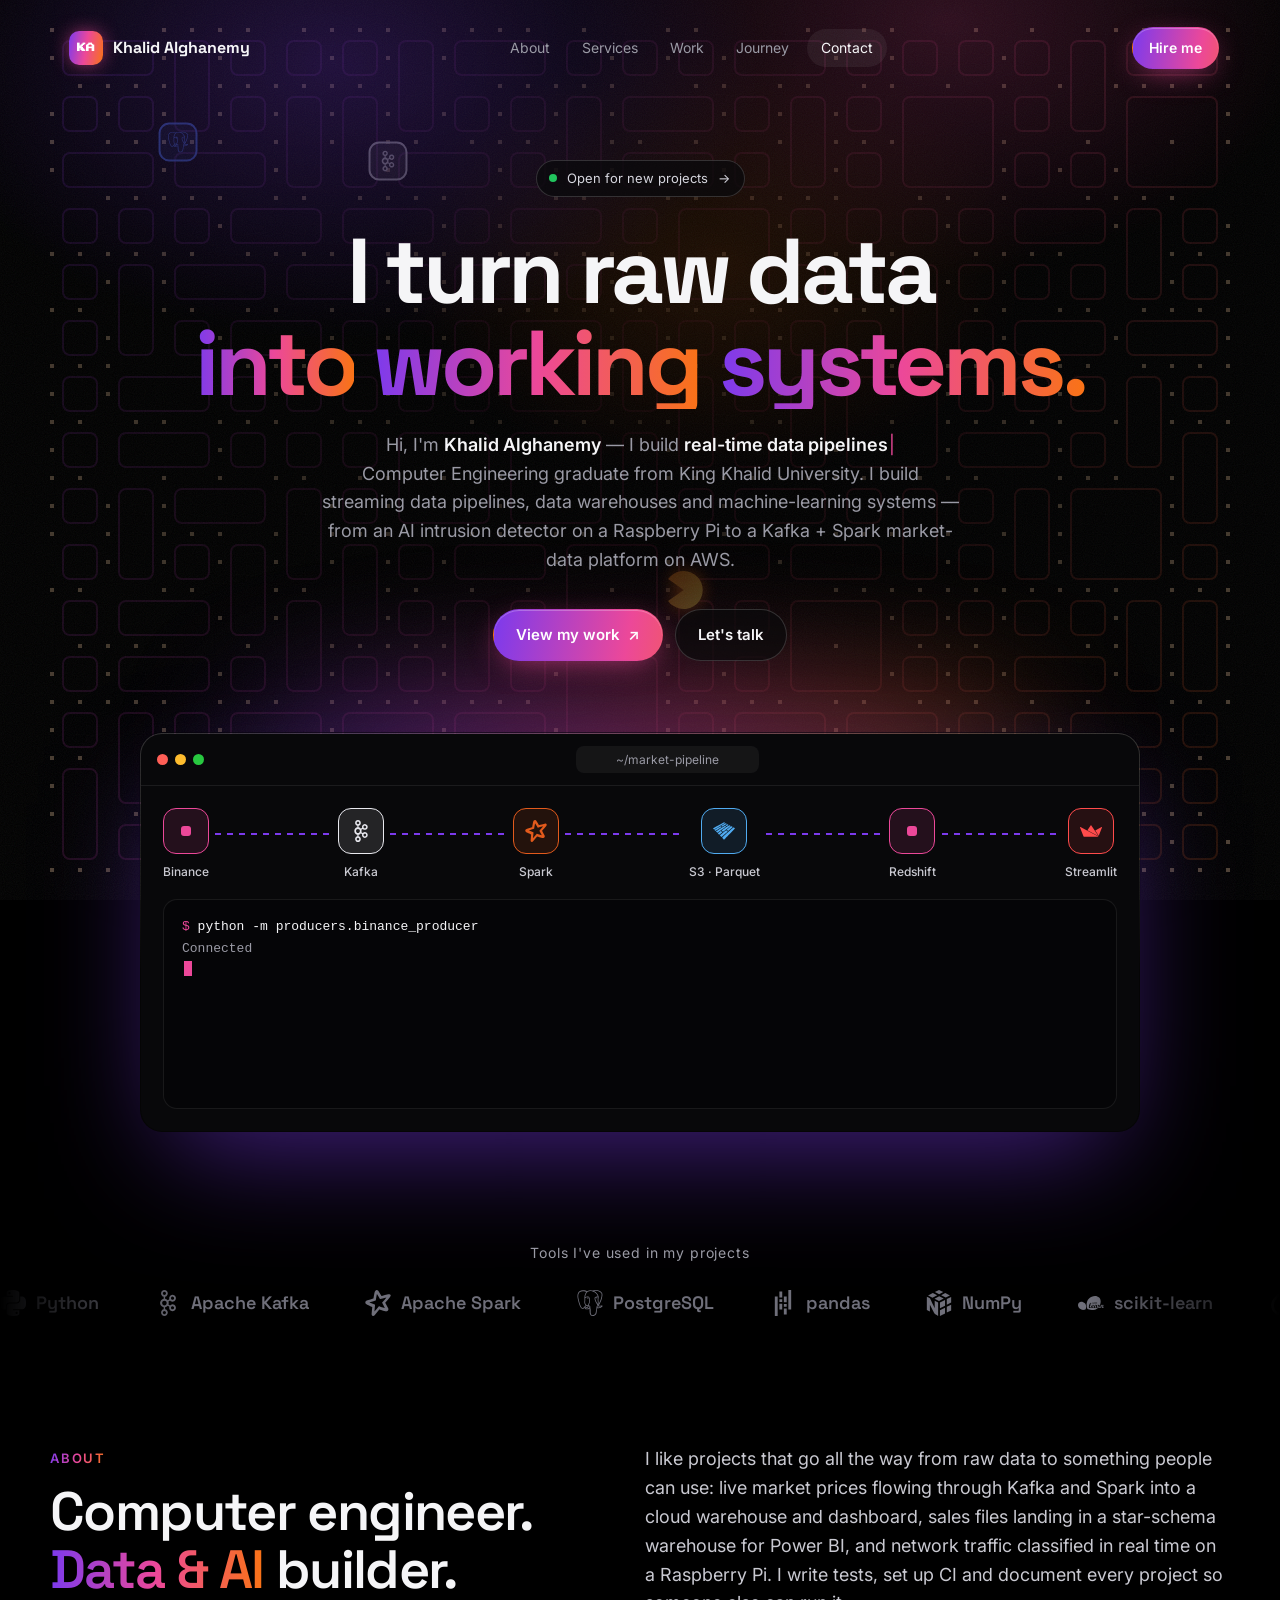
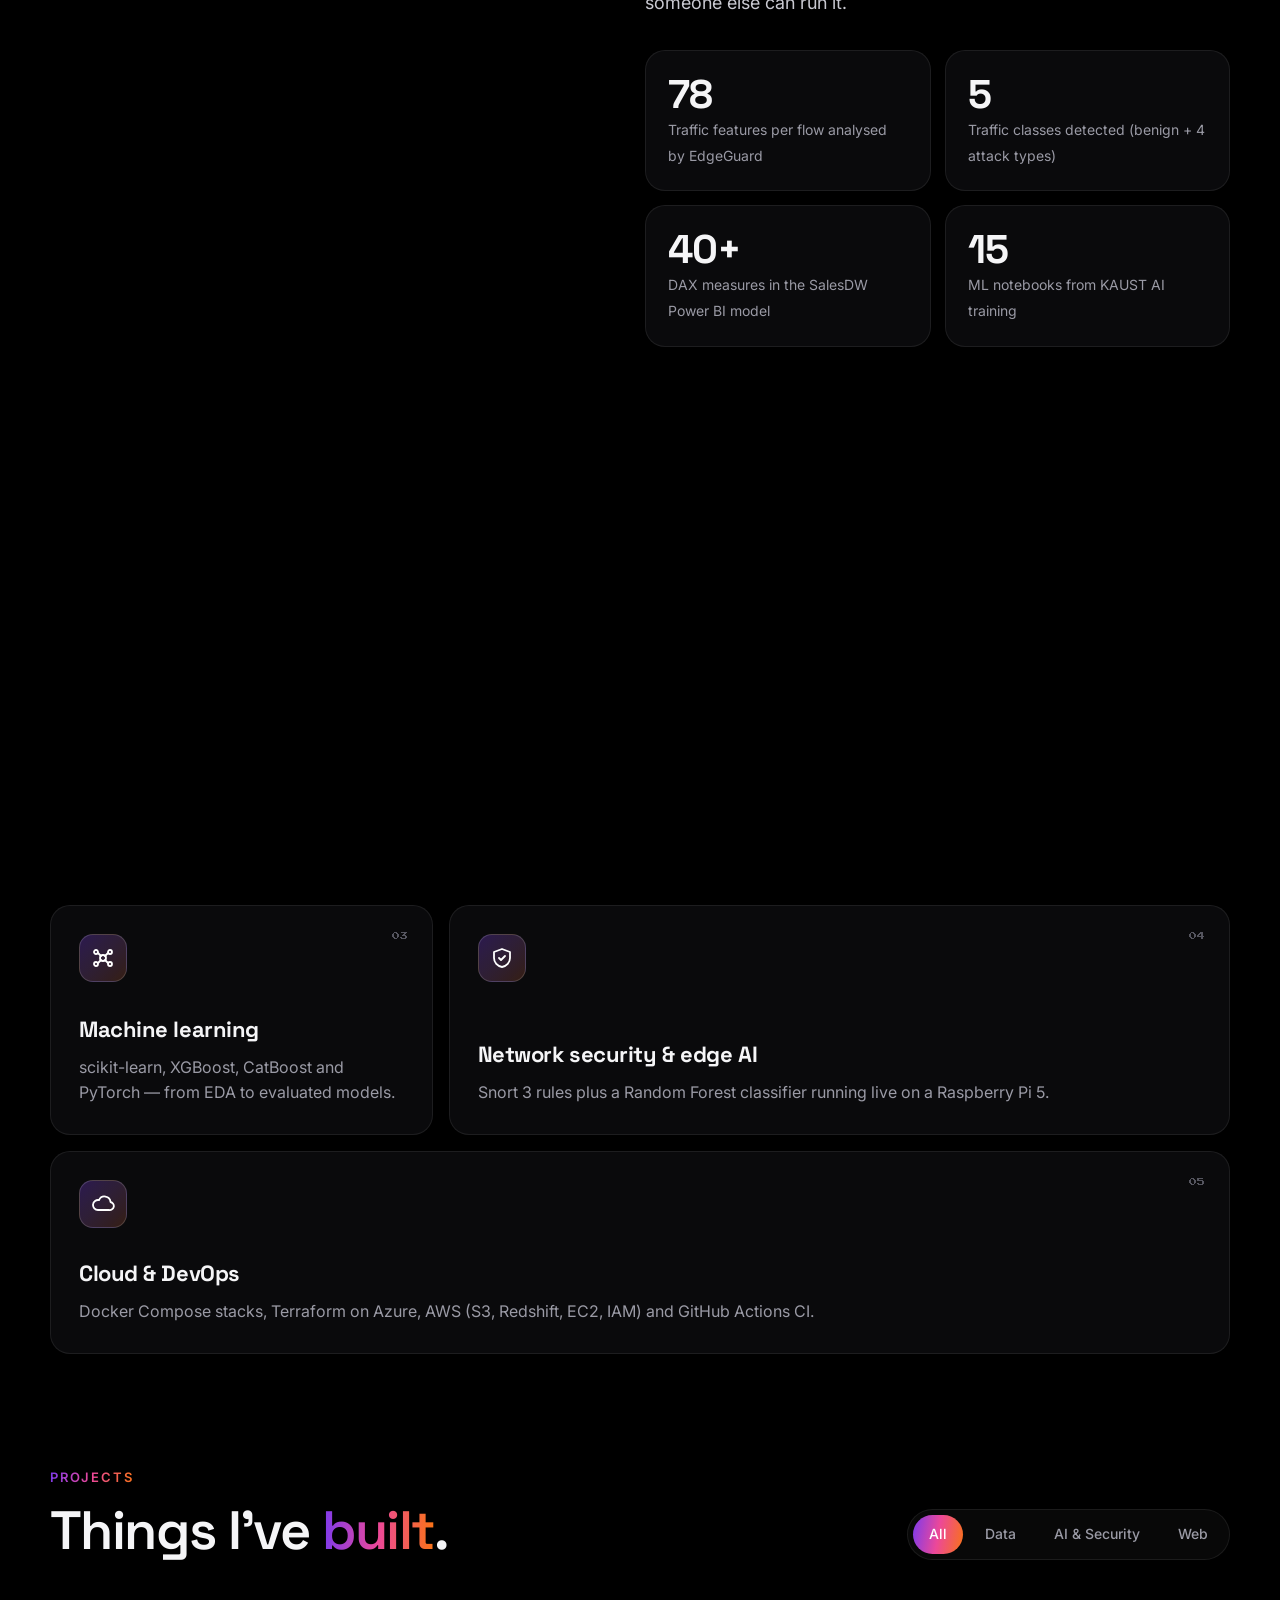
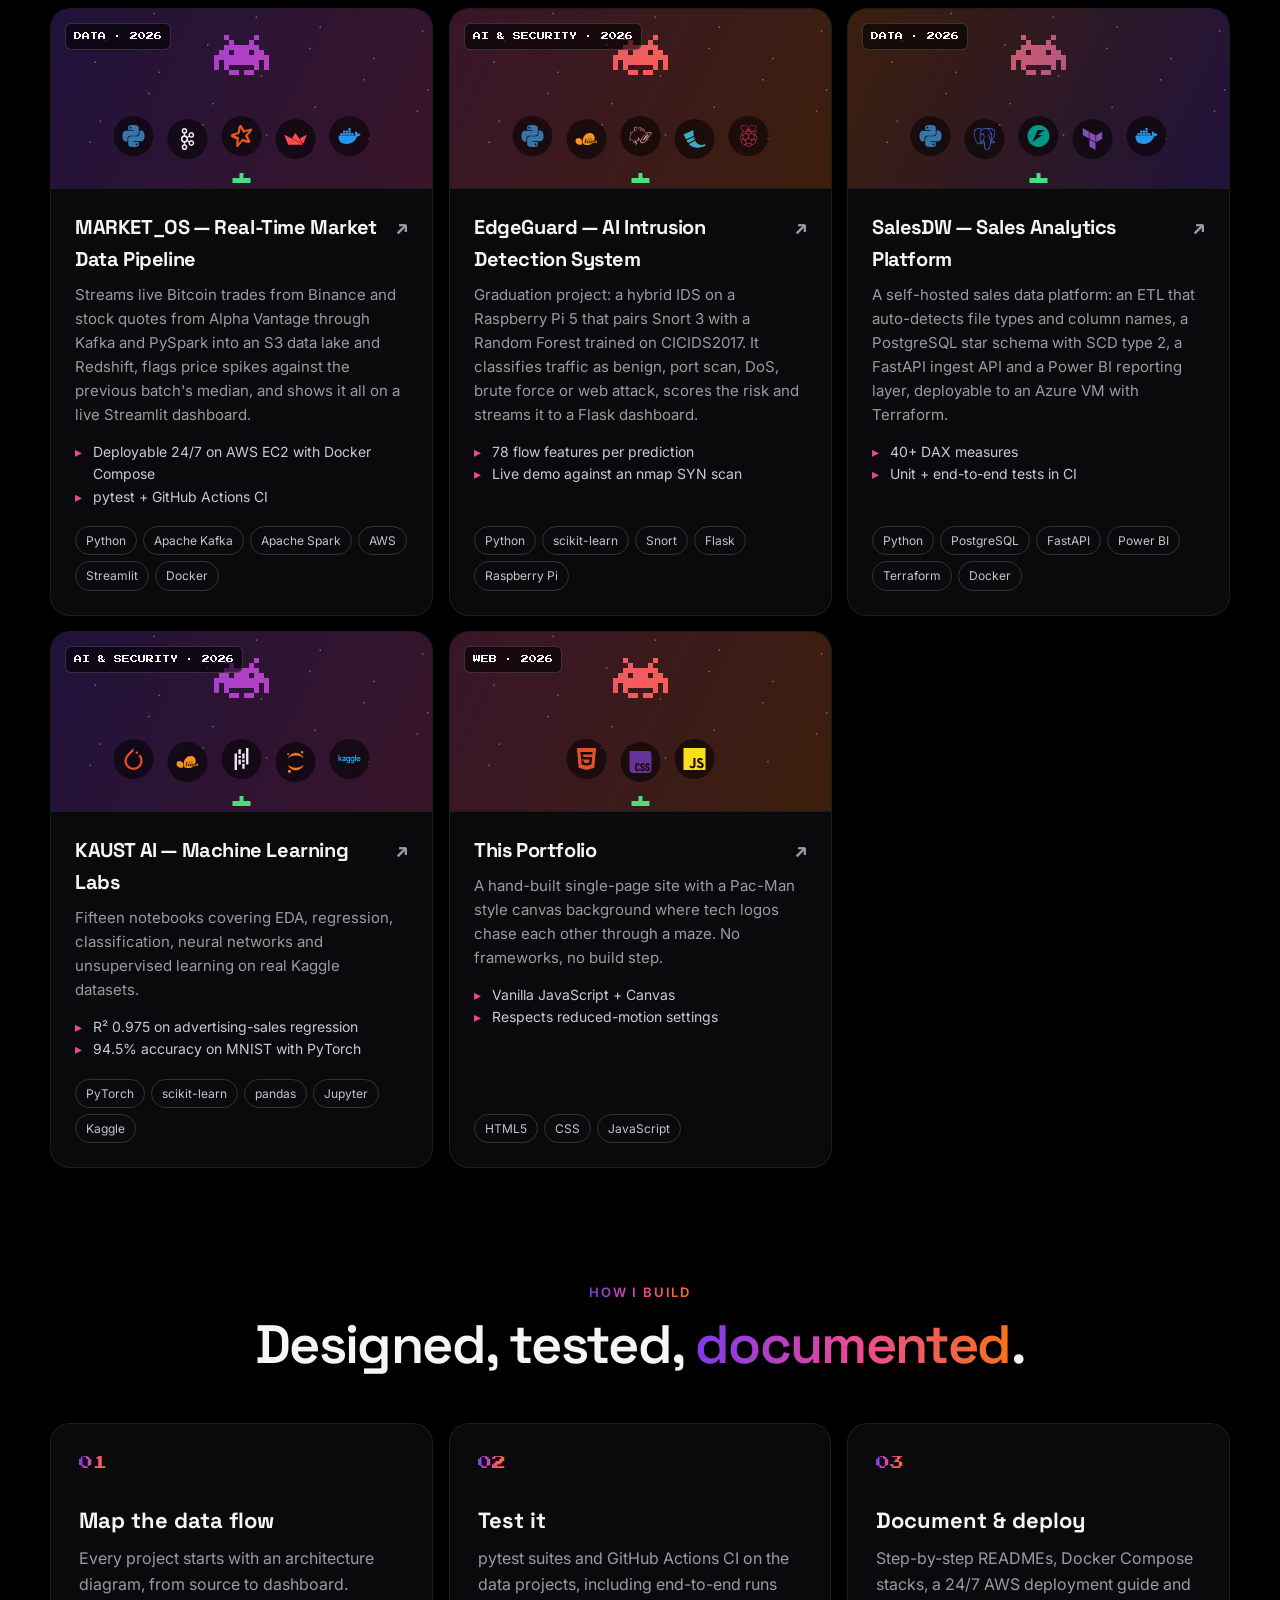
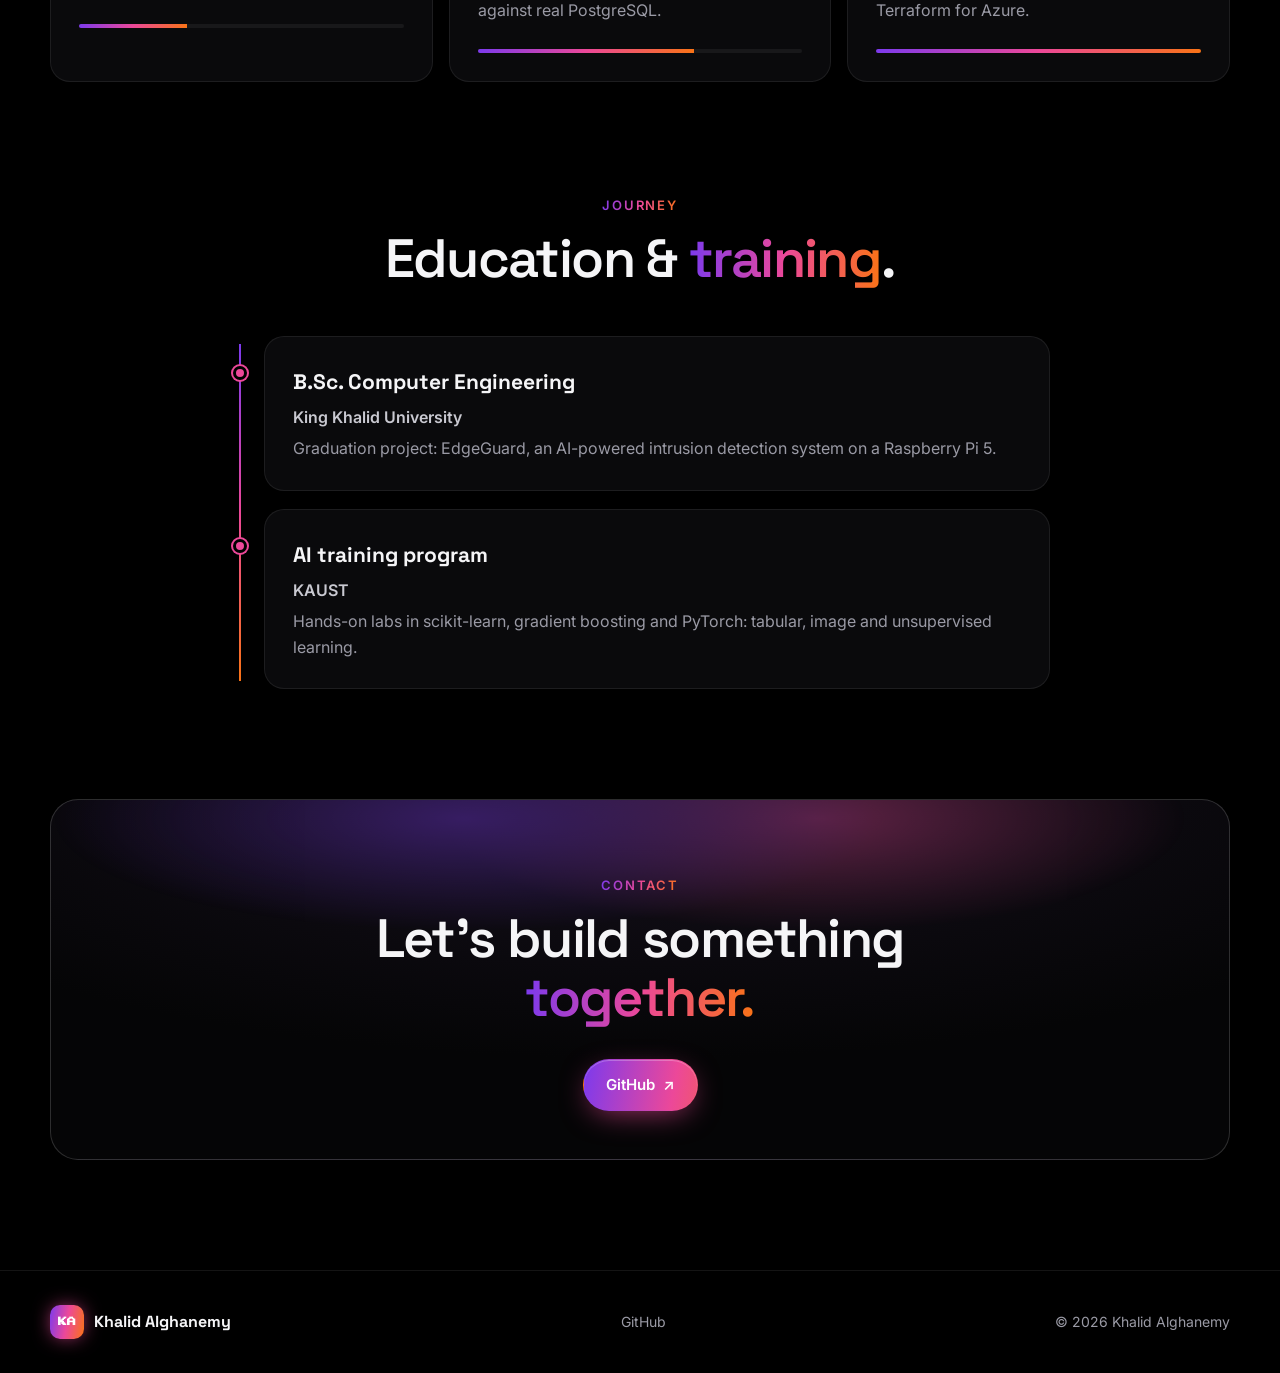
==== commit feb4fc3e: "Replace placeholder portfolio content with real project data All content now comes from the public e" ====
--- a/portfolio/index.html
+++ b/portfolio/index.html
@@ -4,7 +4,7 @@
   <meta charset="utf-8" />
   <meta name="viewport" content="width=device-width, initial-scale=1" />
   <title>Portfolio</title>
-  <meta name="description" content="Data engineer and full-stack developer building warehouses, pipelines, dashboards and web apps." />
+  <meta name="description" content="Khalid Alghanemy — Computer Engineering graduate building real-time data pipelines, data warehouses and machine-learning systems." />
   <meta name="theme-color" content="#000000" />
   <link rel="icon" href="data:image/svg+xml,<svg xmlns='http://www.w3.org/2000/svg' viewBox='0 0 32 32'><path d='M16 16 L30 8 A16 16 0 1 0 30 24 Z' fill='%23a855f7'/></svg>" />
 
@@ -34,8 +34,8 @@
       <a href="#about">About</a>
       <a href="#services">Services</a>
       <a href="#work">Work</a>
-      <a href="#process">Process</a>
-      <a href="#faq">FAQ</a>
+      <a href="#journey">Journey</a>
+      <a href="#contact">Contact</a>
     </nav>
     <div class="nav-actions">
       <a href="#contact" class="btn btn-primary btn-sm">Hire me</a>
@@ -57,7 +57,7 @@
       <h1 class="hero-title reveal" id="hero-title"></h1>
 
       <p class="hero-subtitle reveal">
-        Hi, I'm <strong data-name></strong> — <span class="typed-role" id="typed-role"></span><span class="caret" aria-hidden="true">|</span><br />
+        Hi, I'm <strong data-name></strong> — I build <span class="typed-role" id="typed-role"></span><span class="caret" aria-hidden="true">|</span><br />
         <span id="hero-intro"></span>
       </p>
 
@@ -66,38 +66,22 @@
         <a href="#contact" class="btn btn-ghost">Let's talk</a>
       </div>
 
-      <!-- Product-style dashboard preview -->
+      <!-- Live preview of the MARKET_OS pipeline: data flow + real log lines -->
       <div class="mockup reveal" id="mockup">
         <div class="mockup-bar">
           <span class="dot"></span><span class="dot"></span><span class="dot"></span>
-          <div class="mockup-url">portfolio.dev/dashboard</div>
+          <div class="mockup-url">~/market-pipeline</div>
         </div>
         <div class="mockup-body">
-          <aside class="mockup-sidebar" aria-hidden="true">
-            <div class="sidebar-item active"></div>
-            <div class="sidebar-item"></div>
-            <div class="sidebar-item"></div>
-            <div class="sidebar-item"></div>
-            <div class="sidebar-item short"></div>
-          </aside>
-          <div class="mockup-main">
-            <div class="kpis">
-              <div class="kpi"><small>Revenue</small><b data-count="482" data-prefix="$" data-suffix="k">$0k</b><em class="kpi-up">+18.2%</em></div>
-              <div class="kpi"><small>Orders</small><b data-count="12940">0</b><em class="kpi-up">+9.4%</em></div>
-              <div class="kpi"><small>Pipelines</small><b data-count="36">0</b><em class="kpi-ok">all green</em></div>
-            </div>
-            <div class="chart">
-              <div class="chart-header"><span>Sales by month</span><span class="live-badge">LIVE</span></div>
-              <div class="chart-bars" id="chart-bars"></div>
-            </div>
-          </div>
+          <ol class="pipeline" id="pipeline" aria-label="MARKET_OS data flow"></ol>
+          <pre class="terminal" id="terminal" aria-label="Sample output from the MARKET_OS project"></pre>
         </div>
       </div>
     </section>
 
     <!-- ═══════════ Logo marquee ═══════════ -->
     <section class="marquee-section" aria-label="Tools I use">
-      <p class="marquee-caption">Tools I ship with every day</p>
+      <p class="marquee-caption">Tools I've used in my projects</p>
       <div class="marquee"><div class="marquee-track" id="marquee"></div></div>
     </section>
 
@@ -106,10 +90,10 @@
       <div class="about-grid">
         <div class="reveal">
           <p class="eyebrow">About</p>
-          <h2 class="section-title">Engineer by trade,<br /><span class="gradient-text">product builder</span> by habit.</h2>
+          <h2 class="section-title">Computer engineer.<br /><span class="gradient-text">Data &amp; AI</span> builder.</h2>
         </div>
         <div class="reveal">
-          <p class="lead">I work where data meets software: modelling warehouses, writing the pipelines that feed them, and building the apps and dashboards that sit on top. I care about boring reliability, clear docs and interfaces people enjoy using.</p>
+          <p class="lead" id="about-text"></p>
           <div class="stats" id="stats"></div>
         </div>
       </div>
@@ -118,8 +102,8 @@
     <!-- ═══════════ Services ═══════════ -->
     <section class="section" id="services">
       <div class="section-header reveal">
-        <p class="eyebrow">Services</p>
-        <h2 class="section-title">Everything from the <span class="gradient-text">raw CSV</span><br />to the boardroom chart.</h2>
+        <p class="eyebrow">What I do</p>
+        <h2 class="section-title">From <span class="gradient-text">live data streams</span><br />to trained models.</h2>
       </div>
       <div class="services-grid" id="services-grid"></div>
     </section>
@@ -128,8 +112,8 @@
     <section class="section" id="work">
       <div class="section-header split reveal">
         <div>
-          <p class="eyebrow">Selected work</p>
-          <h2 class="section-title">Projects I'm <span class="gradient-text">proud of</span>.</h2>
+          <p class="eyebrow">Projects</p>
+          <h2 class="section-title">Things I've <span class="gradient-text">built</span>.</h2>
         </div>
         <div class="filters" id="project-filters" role="tablist" aria-label="Filter projects"></div>
       </div>
@@ -139,28 +123,19 @@
     <!-- ═══════════ Process ═══════════ -->
     <section class="section" id="process">
       <div class="section-header centered reveal">
-        <p class="eyebrow">How I work</p>
-        <h2 class="section-title">Three steps. <span class="gradient-text">No surprises.</span></h2>
+        <p class="eyebrow">How I build</p>
+        <h2 class="section-title">Designed, tested, <span class="gradient-text">documented</span>.</h2>
       </div>
       <div class="steps-grid" id="process-steps"></div>
     </section>
 
-    <!-- ═══════════ Testimonials ═══════════ -->
-    <section class="section" id="testimonials">
+    <!-- ═══════════ Journey ═══════════ -->
+    <section class="section narrow" id="journey">
       <div class="section-header centered reveal">
-        <p class="eyebrow">Kind words</p>
-        <h2 class="section-title">What clients <span class="gradient-text">say</span>.</h2>
+        <p class="eyebrow">Journey</p>
+        <h2 class="section-title">Education &amp; <span class="gradient-text">training</span>.</h2>
       </div>
-      <div class="testimonials-grid" id="testimonials-grid"></div>
-    </section>
-
-    <!-- ═══════════ FAQ ═══════════ -->
-    <section class="section narrow" id="faq">
-      <div class="section-header centered reveal">
-        <p class="eyebrow">FAQ</p>
-        <h2 class="section-title">Questions, <span class="gradient-text">answered</span>.</h2>
-      </div>
-      <div class="faq-list" id="faq-list"></div>
+      <ol class="timeline" id="timeline"></ol>
     </section>
 
     <!-- ═══════════ Contact ═══════════ -->
@@ -168,9 +143,10 @@
       <div class="cta reveal">
         <div class="cta-glow" aria-hidden="true"></div>
         <p class="eyebrow">Contact</p>
-        <h2 class="section-title">Got a project in mind?<br /><span class="gradient-text">Let's build it.</span></h2>
+        <h2 class="section-title">Let's build something<br /><span class="gradient-text">together.</span></h2>
+        <div class="contact-links" id="contact-links"></div>
 
-        <form class="contact-form" id="contact-form" novalidate>
+        <form class="contact-form" id="contact-form" novalidate hidden>
           <div class="field">
             <label for="contact-name">Name</label>
             <input id="contact-name" name="name" required autocomplete="name" placeholder="Your name" />
--- a/portfolio/css/sections.css
+++ b/portfolio/css/sections.css
@@ -122,75 +122,80 @@
 
 .mockup-body {
   display: grid;
-  grid-template-columns: 170px 1fr;
-  min-height: 340px;
+  gap: 18px;
+  padding: 22px;
   border-radius: 0 0 21px 21px;
   background: #08080a;
   text-align: left;
 }
-.mockup-sidebar { display: flex; flex-direction: column; gap: 10px; padding: 18px 14px; border-right: 1px solid var(--border); }
-.sidebar-item { height: 26px; border-radius: 8px; background: rgba(255, 255, 255, 0.04); }
-.sidebar-item.active {
-  border-left: 2px solid var(--g2);
-  background: linear-gradient(90deg, color-mix(in srgb, var(--g1) 45%, transparent), transparent);
-}
-.sidebar-item.short { width: 60%; }
-
-.mockup-main { display: flex; flex-direction: column; gap: 14px; padding: 18px; }
-
-.kpis { display: grid; grid-template-columns: repeat(3, 1fr); gap: 12px; }
-.kpi {
-  display: flex;
+
+/* ── Pipeline diagram: stages joined by connectors with moving dots ── */
+.pipeline {
+  display: flex;
+  align-items: center;
+  margin: 0;
+  padding: 0;
+  list-style: none;
+}
+.stage {
+  display: flex;
+  flex: 0 0 auto;
   flex-direction: column;
-  gap: 2px;
-  padding: 14px;
+  align-items: center;
+  gap: 8px;
+  color: var(--text-soft);
+  font-size: 12px;
+  font-weight: 500;
+  white-space: nowrap;
+}
+.stage-icon {
+  display: grid;
+  place-items: center;
+  width: 46px;
+  height: 46px;
+  border: 1.5px solid var(--brand, var(--border-strong));
+  border-radius: 13px;
+  background: color-mix(in srgb, var(--brand, #fff) 12%, transparent);
+}
+.stage-icon svg { width: 22px; height: 22px; fill: var(--brand); }
+.stage-icon-empty { --brand: var(--g2); }
+.stage-icon-empty::before { content: ""; width: 10px; height: 10px; border-radius: 3px; background: var(--g2); }
+/* animated connector between two stages (an <li class="link"> from js/hero.js) */
+.pipeline .link {
+  flex: 1;
+  height: 2px;
+  margin: 0 6px 22px;
+  background: repeating-linear-gradient(90deg, var(--g1) 0 6px, transparent 6px 12px);
+  background-size: 24px 2px;
+  animation: flow 0.8s linear infinite;
+}
+@keyframes flow { to { background-position: 24px 0; } }
+
+/* ── Terminal ── */
+.terminal {
+  min-height: 210px;
+  margin: 0;
+  padding: 16px 18px;
+  overflow: hidden;
   border: 1px solid var(--border);
   border-radius: 14px;
-  background: var(--surface-raised);
-}
-.kpi small { color: var(--muted); font-size: 12px; }
-.kpi b { font-family: var(--font-display); font-size: 24px; letter-spacing: -0.02em; }
-.kpi em { font-size: 12px; font-style: normal; }
-.kpi-up { color: var(--success); }
-.kpi-ok { color: var(--g2); }
-
-.chart {
-  display: flex;
-  flex: 1;
-  flex-direction: column;
-  padding: 14px;
-  border: 1px solid var(--border);
-  border-radius: 14px;
-  background: var(--surface-raised);
-}
-.chart-header { display: flex; justify-content: space-between; margin-bottom: 10px; color: var(--muted); font-size: 13px; }
-.live-badge { color: var(--success); font-family: var(--font-pixel); font-size: 8px; }
-.chart-bars { display: flex; flex: 1; align-items: flex-end; gap: 8px; min-height: 150px; }
-.chart-bars .bar {
-  position: relative;
-  flex: 1;
-  height: 4%;
-  border-radius: 6px 6px 2px 2px;
-  background: var(--gradient);
-  background-size: 100% 300%;
-  background-position: bottom;
-  opacity: 0.9;
-  transition: height 1.1s var(--ease-out);
-}
-.chart-bars .bar:hover { opacity: 1; filter: brightness(1.2); }
-.chart-bars .bar::after { /* value tooltip */
-  content: attr(data-label);
-  position: absolute;
-  top: -20px;
-  left: 50%;
-  transform: translateX(-50%);
-  color: var(--muted);
-  font-size: 10px;
-  white-space: nowrap;
-  opacity: 0;
-  transition: opacity 0.2s;
-}
-.chart-bars .bar:hover::after { opacity: 1; }
+  background: #050507;
+  color: var(--text);
+  font: 13px/1.7 ui-monospace, "SFMono-Regular", Menlo, Consolas, monospace;
+  white-space: pre-wrap;
+}
+.terminal-line { display: block; }
+.terminal-prompt { color: var(--g2); }
+.terminal-output { color: var(--muted); }
+.terminal-cursor {
+  display: inline-block;
+  width: 8px;
+  height: 15px;
+  margin-left: 2px;
+  vertical-align: -2px;
+  background: var(--g2);
+  animation: blink 1s steps(1) infinite;
+}
 
 /* ═══════════ Logo marquee ═══════════ */
 .marquee-section { position: relative; z-index: 2; padding-top: 70px; }
@@ -306,7 +311,10 @@
 }
 .project-arrow { color: var(--muted); transition: transform 0.3s, color 0.3s; }
 .project:hover .project-arrow { color: var(--g2); transform: translate(3px, -3px); }
-.project p { margin: 0 0 18px; color: var(--muted); font-size: 15px; }
+.project p { margin: 0 0 14px; color: var(--muted); font-size: 15px; }
+.highlights { margin: 0 0 18px; padding: 0; list-style: none; font-size: 14px; }
+.highlights li { position: relative; padding-left: 18px; color: var(--text-soft); }
+.highlights li::before { content: "▸"; position: absolute; left: 0; color: var(--g2); }
 
 .tags { display: flex; flex-wrap: wrap; gap: 6px; margin-top: auto; }
 .tag { padding: 4px 10px; border: 1px solid var(--border-strong); border-radius: 999px; color: #c4c4cc; font-size: 12px; }
@@ -328,48 +336,41 @@
 .step-track i { display: block; width: 0; height: 100%; background: var(--gradient); transition: width 1.4s var(--ease-out); }
 .step.in-view .step-track i { width: var(--progress); }
 
-/* ═══════════ Testimonials ═══════════ */
-.testimonials-grid { display: grid; grid-template-columns: repeat(3, 1fr); gap: 16px; }
-.testimonial { margin: 0; }
-.testimonial blockquote { margin: 0 0 24px; color: #e3e3e8; font-size: 17px; }
-.stars { margin-bottom: 14px; color: var(--g3); font-size: 14px; letter-spacing: 2px; }
-.author { display: flex; align-items: center; gap: 12px; }
-.author b { display: block; font-size: 15px; }
-.author span { color: var(--muted); font-size: 13px; }
-.avatar {
-  display: grid;
-  place-items: center;
-  width: 40px;
-  height: 40px;
+/* ═══════════ Journey (timeline) ═══════════ */
+.timeline {
+  position: relative;
+  display: flex;
+  flex-direction: column;
+  gap: 18px;
+  margin: 0;
+  padding: 0 0 0 34px;
+  list-style: none;
+}
+.timeline::before { /* vertical line */
+  content: "";
+  position: absolute;
+  top: 8px;
+  bottom: 8px;
+  left: 9px;
+  width: 2px;
+  background: linear-gradient(var(--g1), var(--g2), var(--g3));
+}
+.timeline-item { position: relative; }
+.timeline-dot {
+  position: absolute;
+  top: 30px;
+  left: -31px;
+  width: 14px;
+  height: 14px;
+  border: 3px solid var(--bg);
   border-radius: 50%;
-  background: var(--gradient);
-  font-family: var(--font-pixel);
-  font-size: 9px;
-}
-
-/* ═══════════ FAQ ═══════════ */
-.faq-list { display: flex; flex-direction: column; gap: 10px; }
-.faq-list details {
-  border: 1px solid var(--border);
-  border-radius: 16px;
-  background: var(--surface);
-  transition: border-color 0.3s;
-}
-.faq-list details[open] { border-color: color-mix(in srgb, var(--g2) 45%, transparent); }
-.faq-list summary {
-  display: flex;
-  align-items: center;
-  justify-content: space-between;
-  gap: 16px;
-  padding: 20px 22px;
-  font-weight: 600;
-  list-style: none;
-  cursor: pointer;
-}
-.faq-list summary::-webkit-details-marker { display: none; }
-.faq-list summary::after { content: "+"; color: var(--g2); font-family: var(--font-pixel); font-size: 12px; transition: transform 0.3s; }
-.faq-list details[open] summary::after { transform: rotate(45deg); }
-.faq-answer { padding: 0 22px 20px; color: var(--muted); }
+  background: var(--g2);
+  box-shadow: 0 0 0 2px var(--g2);
+}
+.timeline-card h3 { margin: 0; font-family: var(--font-display); font-size: 21px; }
+.timeline-card p { margin: 6px 0 0; color: var(--muted); }
+.timeline-card .timeline-place { color: var(--text-soft); font-weight: 600; }
+.timeline-period { color: var(--g2); font-family: var(--font-pixel); font-size: 9px; }
 
 /* ═══════════ Contact ═══════════ */
 .cta {
@@ -393,6 +394,8 @@
     radial-gradient(45% 50% at 65% 50%, var(--g2), transparent 70%);
   animation: drift 10s ease-in-out infinite alternate;
 }
+
+.contact-links { display: flex; flex-wrap: wrap; justify-content: center; gap: 12px; margin-top: 32px; }
 
 .contact-form {
   display: grid;
@@ -433,8 +436,7 @@
   .about-grid { grid-template-columns: 1fr; gap: 28px; }
   .services-grid,
   .projects-grid,
-  .steps-grid,
-  .testimonials-grid { grid-template-columns: 1fr 1fr; }
+  .steps-grid { grid-template-columns: 1fr 1fr; }
 }
 
 @media (max-width: 640px) {
@@ -442,19 +444,21 @@
   .services-grid,
   .projects-grid,
   .steps-grid,
-  .testimonials-grid,
   .stats { grid-template-columns: 1fr; }
   .service.wide,
   .service.full { grid-column: auto; }
 
-  .mockup-body { grid-template-columns: 1fr; }
-  .mockup-sidebar { display: none; }
+  .mockup-body { padding: 14px; }
   .mockup-url { padding: 4px 14px; }
-  .kpis { grid-template-columns: 1fr 1fr; }
-  .kpi:last-child { display: none; }
+  .pipeline { flex-wrap: wrap; justify-content: center; row-gap: 14px; }
+  .pipeline .link { flex: 0 0 18px; margin: 0 2px 22px; }
+  .stage-icon { width: 38px; height: 38px; }
+  .terminal { font-size: 11px; min-height: 230px; }
 
   .cta { padding: 56px 20px 32px; }
-  .contact-form { grid-template-columns: 1fr; }
+  .contact-links { display: flex; flex-wrap: wrap; justify-content: center; gap: 12px; margin-top: 32px; }
+
+.contact-form { grid-template-columns: 1fr; }
 }
 
 @media (prefers-reduced-motion: reduce) {
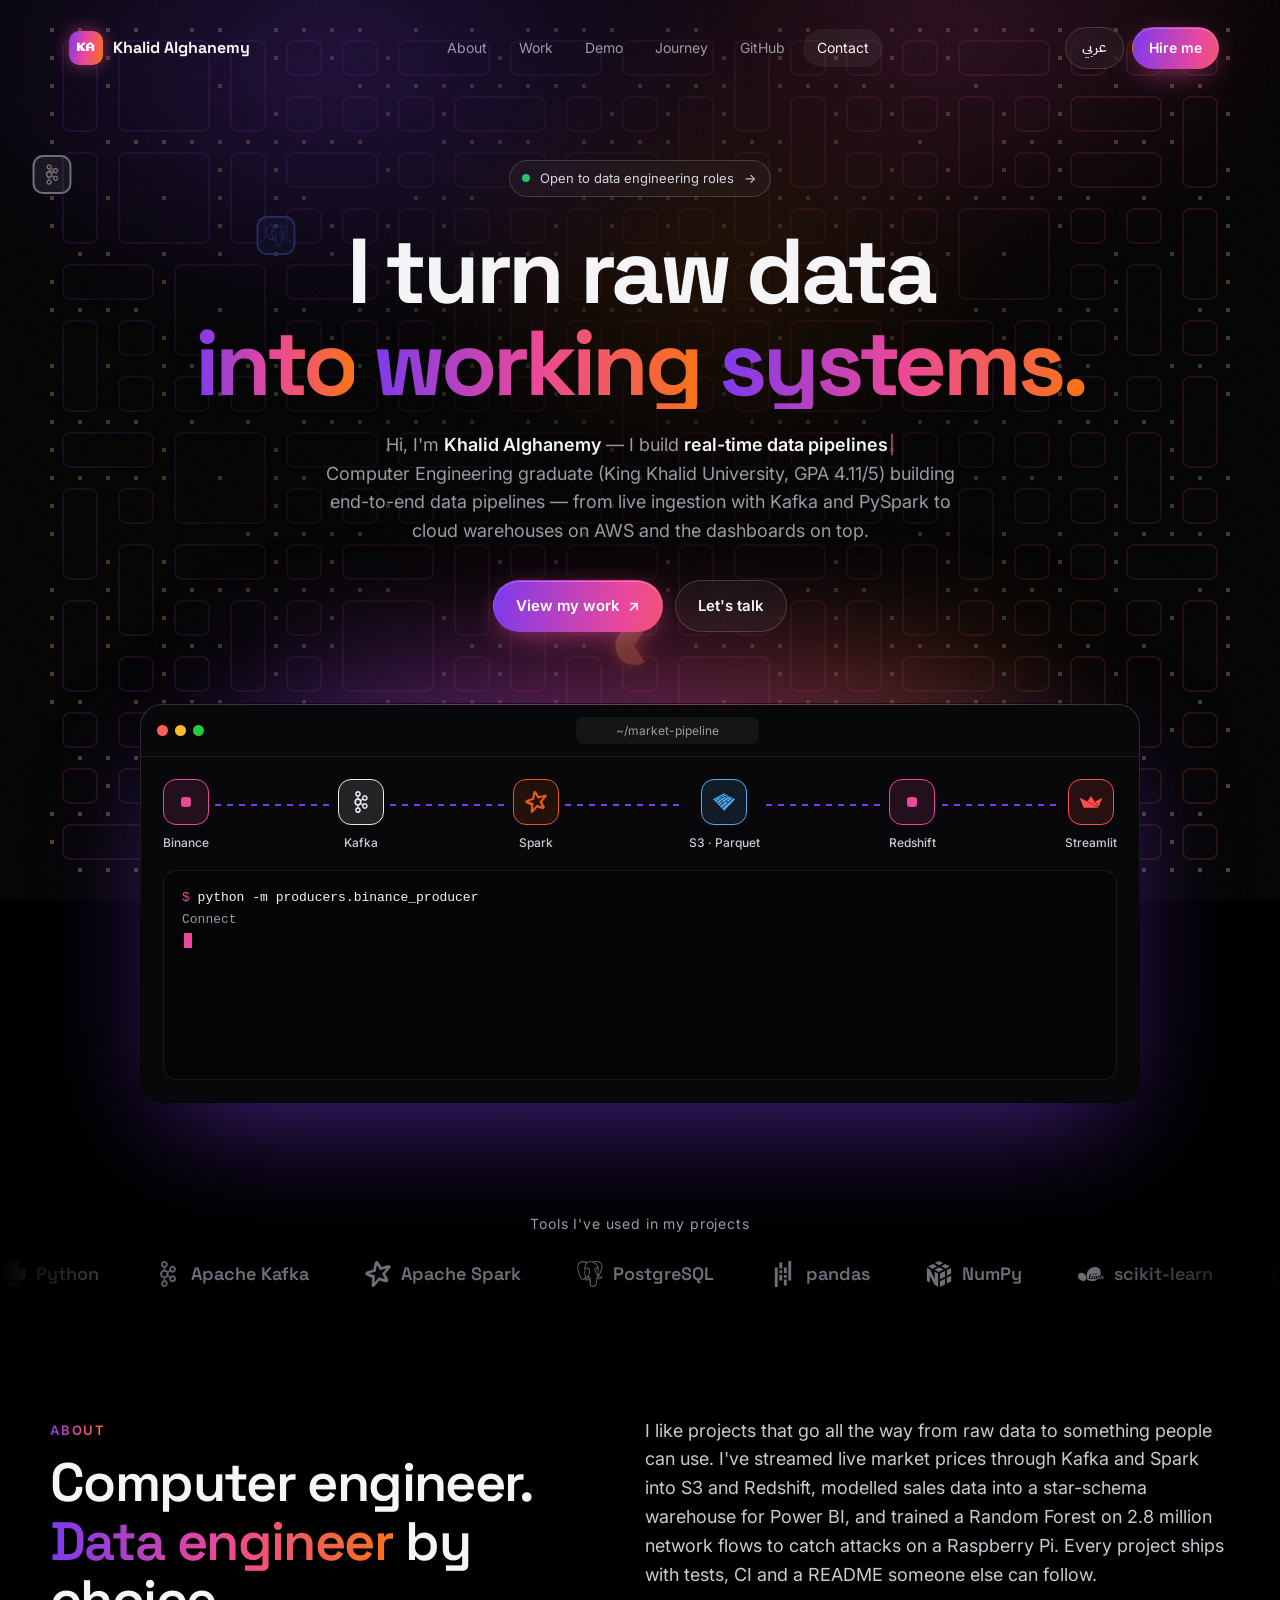
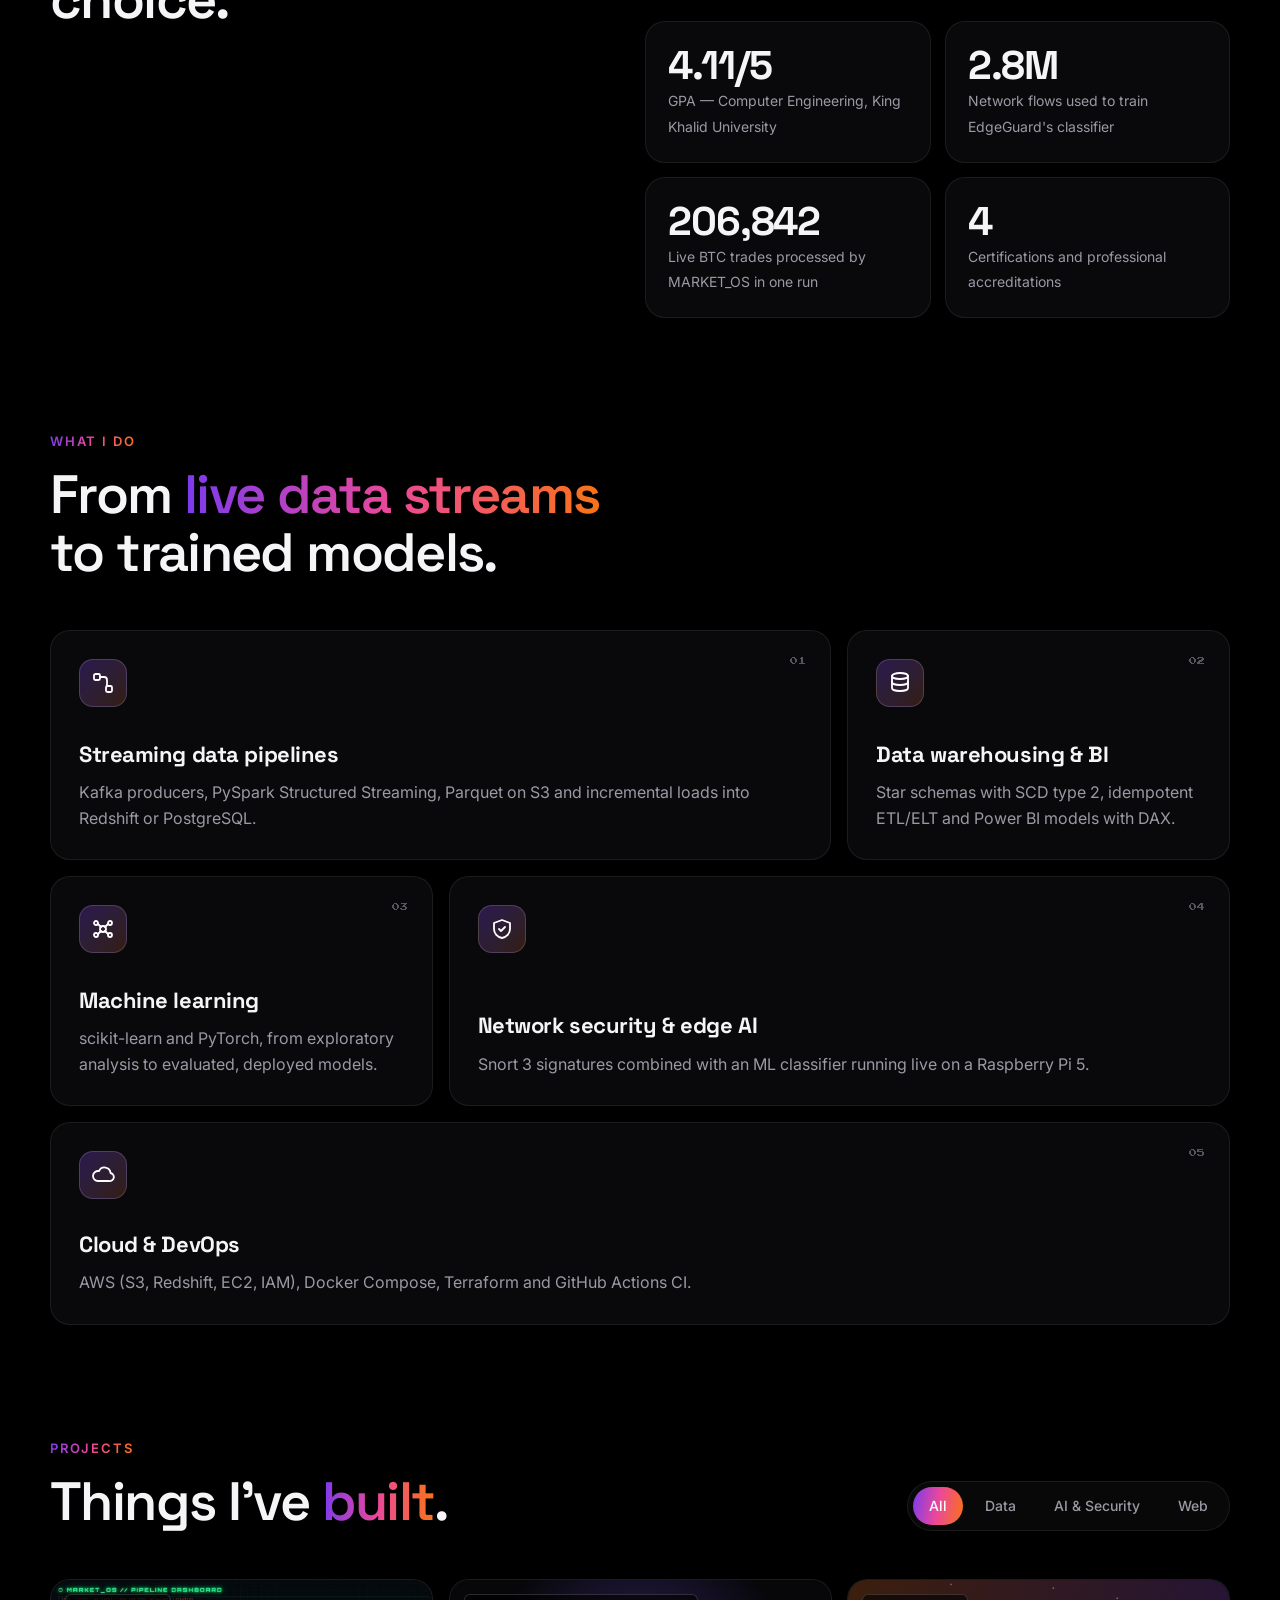
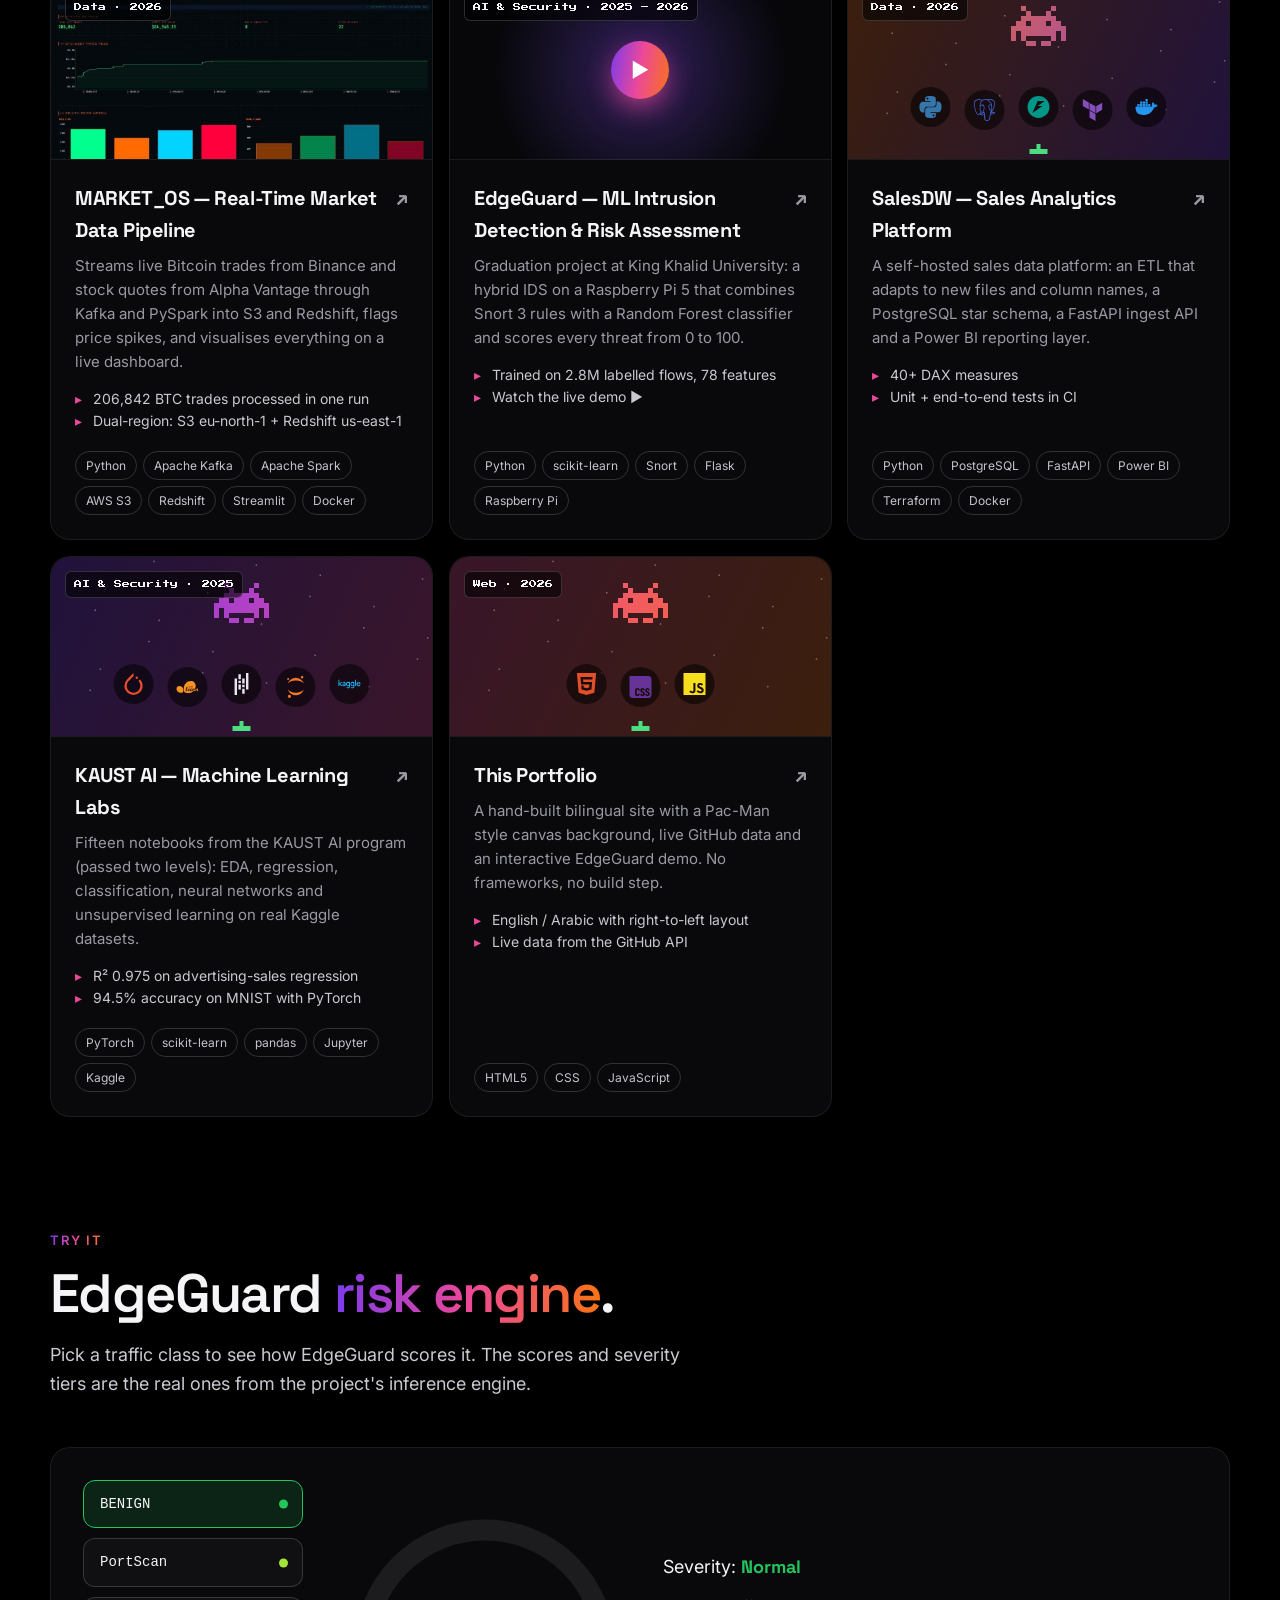
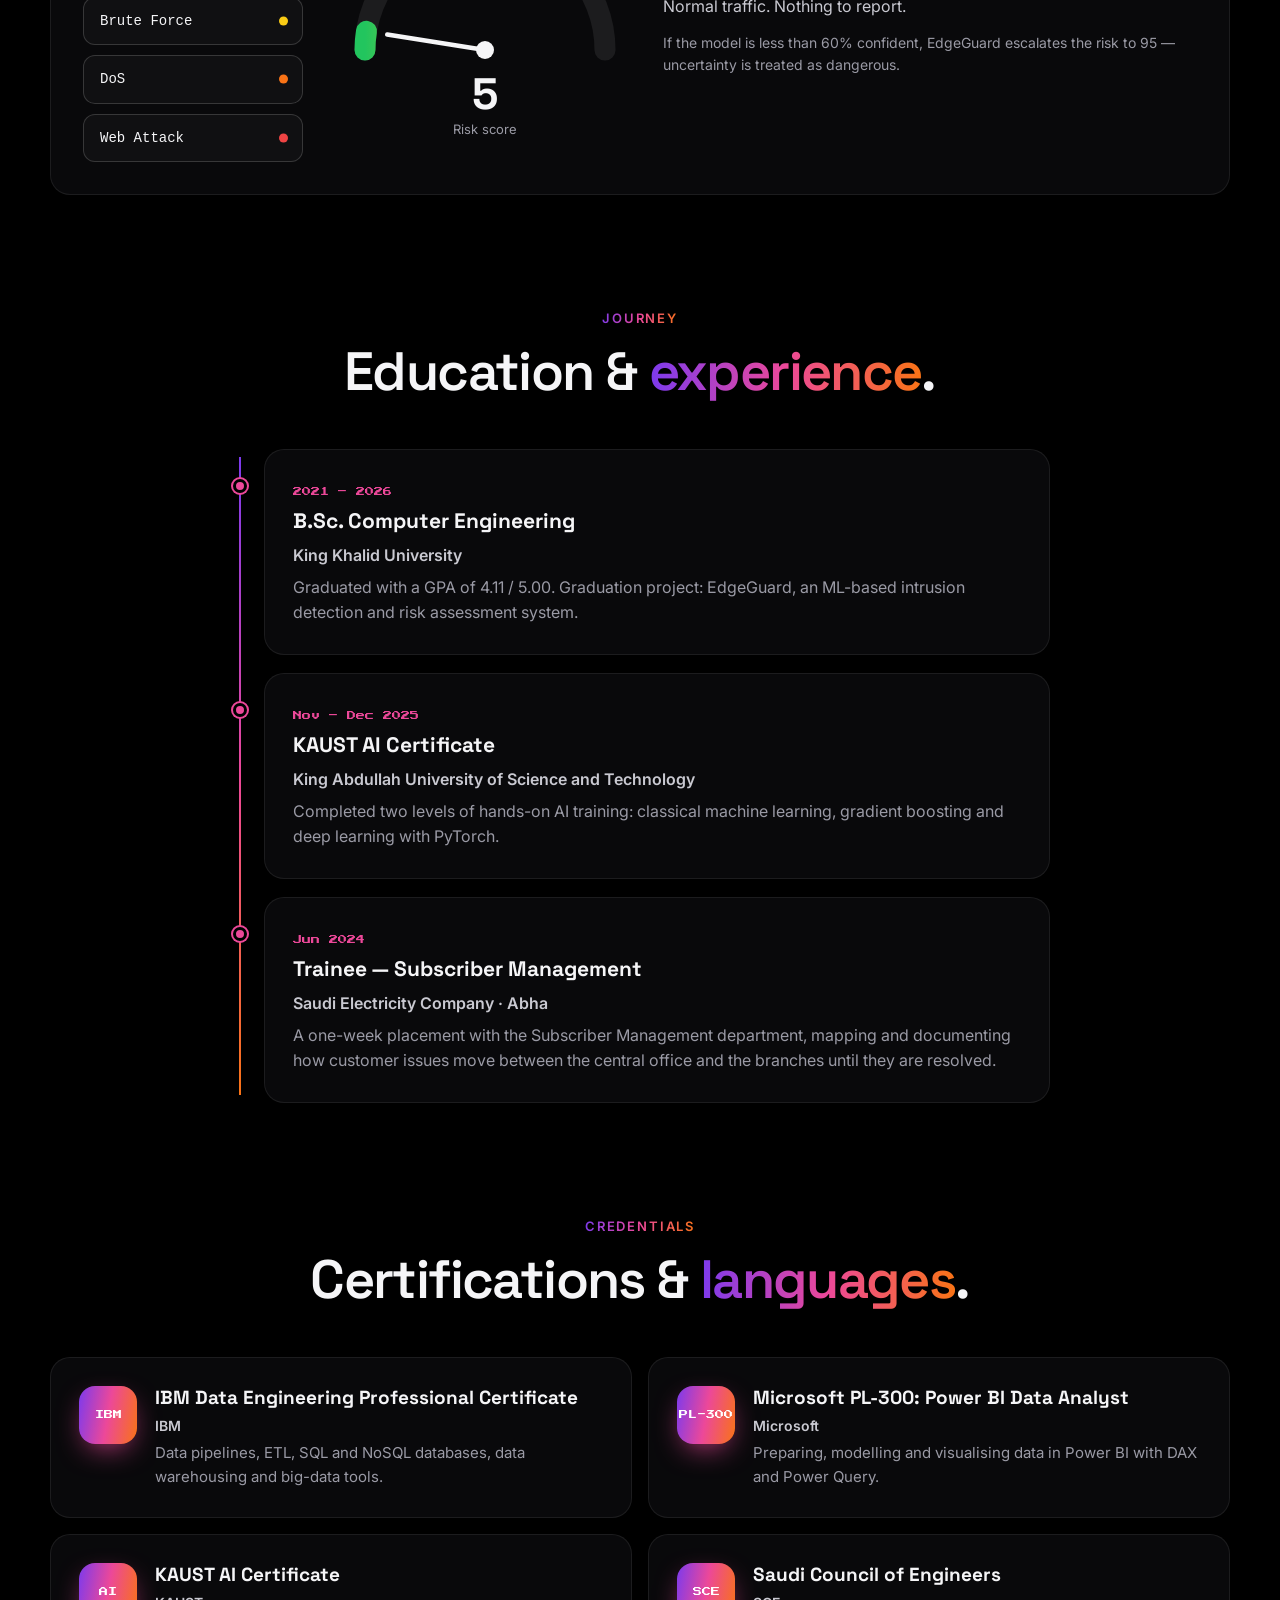
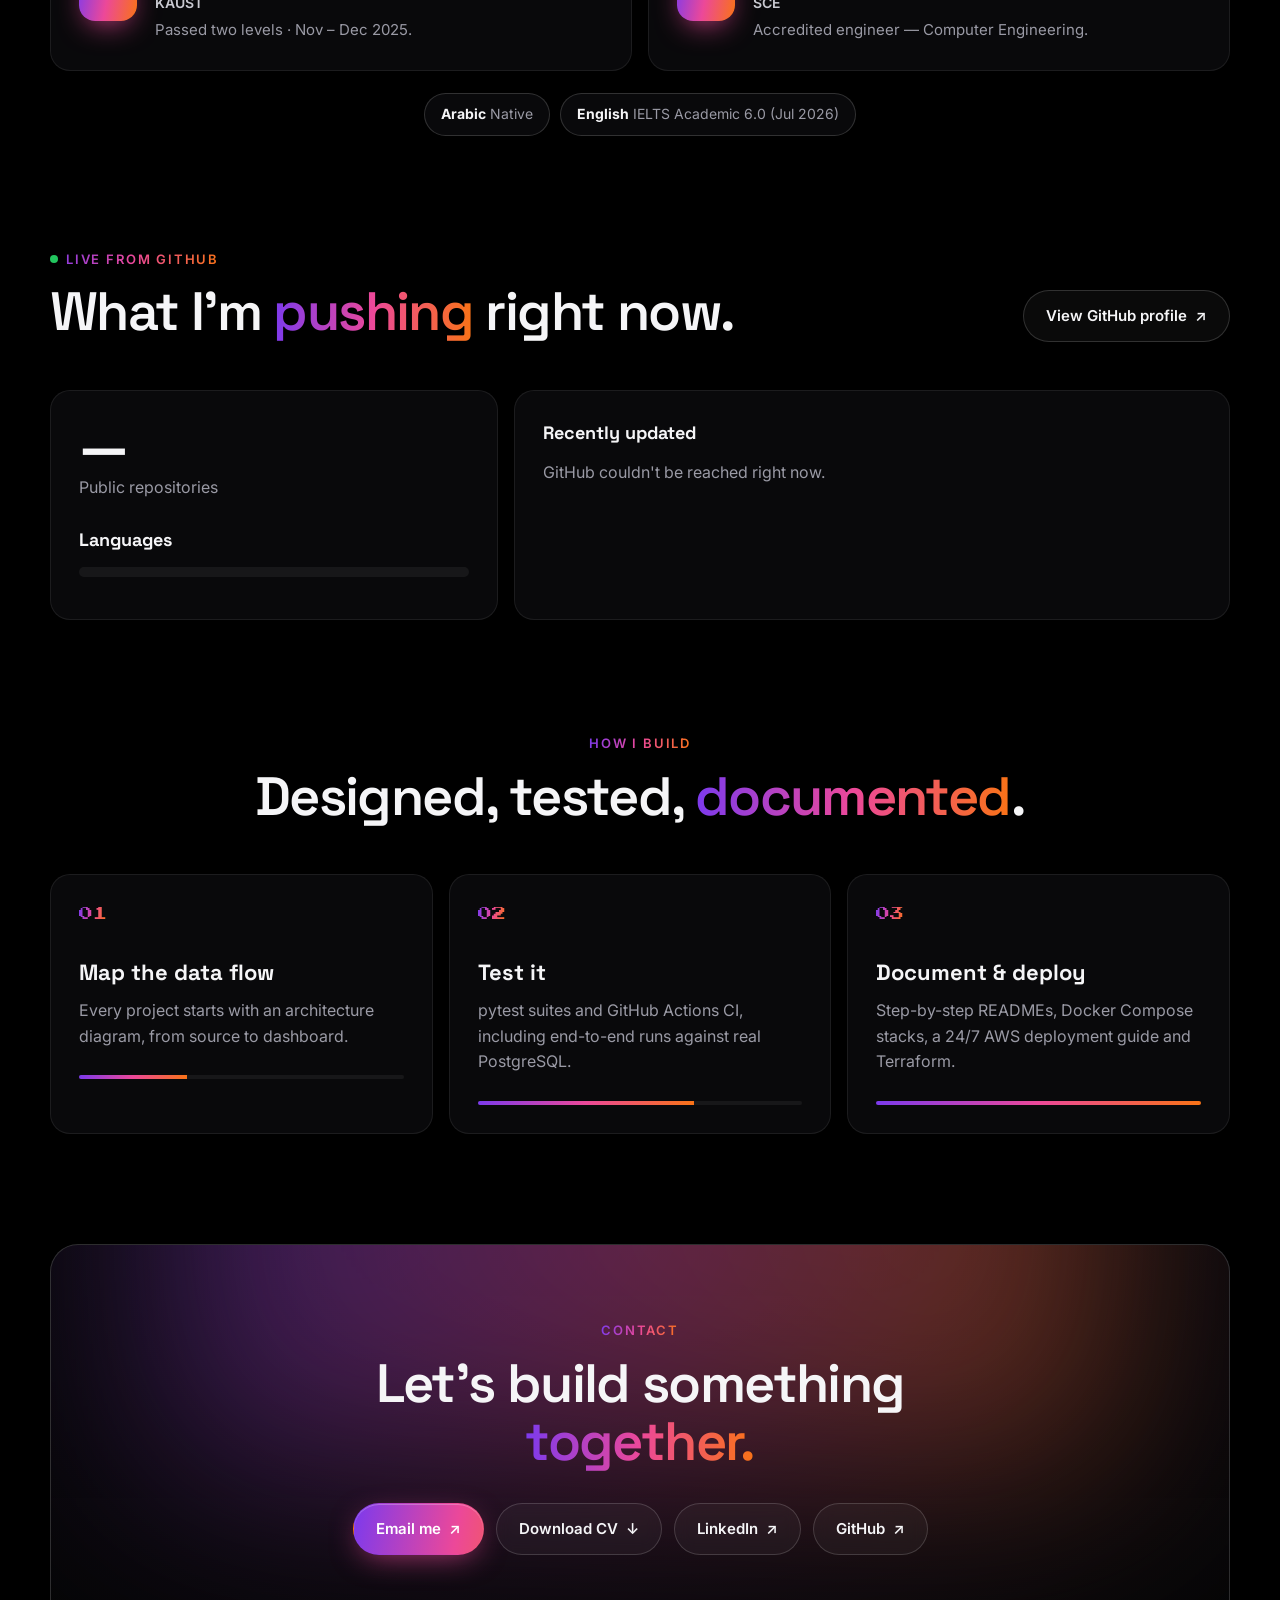
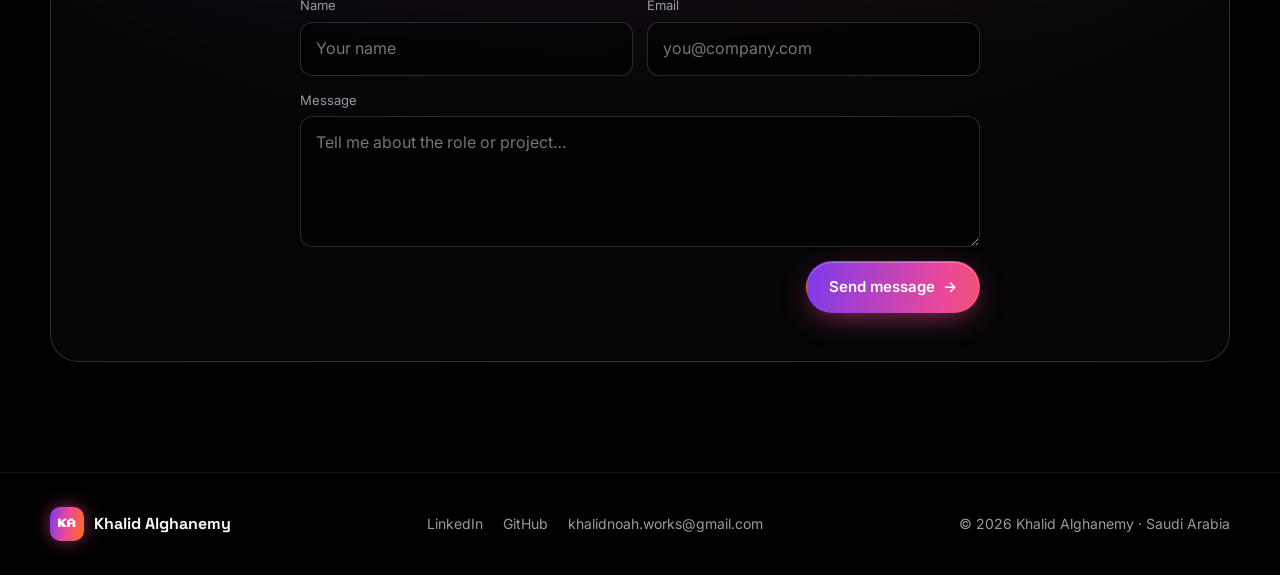
==== commit 44b4dbe6: "Portfolio: CV content, Arabic version and interactive features - Content from Khalid's CV: education" ====
--- a/portfolio/index.html
+++ b/portfolio/index.html
@@ -3,19 +3,24 @@
 <head>
   <meta charset="utf-8" />
   <meta name="viewport" content="width=device-width, initial-scale=1" />
-  <title>Portfolio</title>
-  <meta name="description" content="Khalid Alghanemy — Computer Engineering graduate building real-time data pipelines, data warehouses and machine-learning systems." />
+  <title>Khalid Alghanemy — Data Engineer</title>
+  <meta name="description" content="Khalid Alghanemy — Data Engineer and Computer Engineering graduate building real-time data pipelines, cloud data warehouses and machine-learning systems." />
   <meta name="theme-color" content="#000000" />
+  <meta property="og:title" content="Khalid Alghanemy — Data Engineer" />
+  <meta property="og:description" content="Real-time data pipelines, cloud data warehouses and ML-powered intrusion detection." />
+  <meta property="og:image" content="assets/market-os-dashboard.png" />
   <link rel="icon" href="data:image/svg+xml,<svg xmlns='http://www.w3.org/2000/svg' viewBox='0 0 32 32'><path d='M16 16 L30 8 A16 16 0 1 0 30 24 Z' fill='%23a855f7'/></svg>" />
 
   <link rel="preconnect" href="https://fonts.googleapis.com" />
   <link rel="preconnect" href="https://fonts.gstatic.com" crossorigin />
-  <link href="https://fonts.googleapis.com/css2?family=Inter:wght@400;500;600&family=Space+Grotesk:wght@500;600;700&family=Press+Start+2P&display=swap" rel="stylesheet" />
+  <link href="https://fonts.googleapis.com/css2?family=Inter:wght@400;500;600&family=Space+Grotesk:wght@500;600;700&family=Press+Start+2P&family=IBM+Plex+Sans+Arabic:wght@400;500;600;700&display=swap" rel="stylesheet" />
 
   <link rel="stylesheet" href="css/tokens.css" />
   <link rel="stylesheet" href="css/base.css" />
   <link rel="stylesheet" href="css/layout.css" />
   <link rel="stylesheet" href="css/sections.css" />
+  <link rel="stylesheet" href="css/features.css" />
+  <link rel="stylesheet" href="css/rtl.css" />
 </head>
 <body>
   <!-- Decorative background layers -->
@@ -31,15 +36,17 @@
       <span class="brand-name" data-name></span>
     </a>
     <nav class="nav-links" id="nav-links">
-      <a href="#about">About</a>
-      <a href="#services">Services</a>
-      <a href="#work">Work</a>
-      <a href="#journey">Journey</a>
-      <a href="#contact">Contact</a>
+      <a href="#about" data-i18n="nav.about"></a>
+      <a href="#work" data-i18n="nav.work"></a>
+      <a href="#demo" data-i18n="nav.demo"></a>
+      <a href="#journey" data-i18n="nav.journey"></a>
+      <a href="#github" data-i18n="nav.github"></a>
+      <a href="#contact" data-i18n="nav.contact"></a>
     </nav>
     <div class="nav-actions">
-      <a href="#contact" class="btn btn-primary btn-sm">Hire me</a>
-      <button class="menu-button" id="menu-button" type="button" aria-label="Open menu" aria-controls="nav-links" aria-expanded="false">
+      <button class="btn btn-ghost btn-sm lang-toggle" id="lang-toggle" type="button" data-i18n="nav.language" data-i18n-label="nav.languageLabel"></button>
+      <a href="#contact" class="btn btn-primary btn-sm" data-i18n="nav.hire"></a>
+      <button class="menu-button" id="menu-button" type="button" aria-label="Menu" aria-controls="nav-links" aria-expanded="false">
         <span></span><span></span>
       </button>
     </div>
@@ -50,20 +57,21 @@
     <section class="hero">
       <a href="#contact" class="pill reveal">
         <span class="pill-dot"></span>
-        Open for new projects
-        <span aria-hidden="true">→</span>
+        <span data-i18n="hero.pill"></span>
+        <span class="pill-arrow" aria-hidden="true">→</span>
       </a>
 
       <h1 class="hero-title reveal" id="hero-title"></h1>
 
       <p class="hero-subtitle reveal">
-        Hi, I'm <strong data-name></strong> — I build <span class="typed-role" id="typed-role"></span><span class="caret" aria-hidden="true">|</span><br />
+        <span data-i18n="hero.greeting"></span> <strong data-name></strong> <span data-i18n="hero.build"></span>
+        <span class="typed-role" id="typed-role"></span><span class="caret" aria-hidden="true">|</span><br />
         <span id="hero-intro"></span>
       </p>
 
       <div class="hero-actions reveal">
-        <a href="#work" class="btn btn-primary">View my work <span aria-hidden="true">↗</span></a>
-        <a href="#contact" class="btn btn-ghost">Let's talk</a>
+        <a href="#work" class="btn btn-primary"><span data-i18n="hero.viewWork"></span> <span aria-hidden="true">↗</span></a>
+        <a href="#contact" class="btn btn-ghost" data-i18n="hero.talk"></a>
       </div>
 
       <!-- Live preview of the MARKET_OS pipeline: data flow + real log lines -->
@@ -80,8 +88,8 @@
     </section>
 
     <!-- ═══════════ Logo marquee ═══════════ -->
-    <section class="marquee-section" aria-label="Tools I use">
-      <p class="marquee-caption">Tools I've used in my projects</p>
+    <section class="marquee-section" aria-label="Tools">
+      <p class="marquee-caption" data-i18n="marquee.caption"></p>
       <div class="marquee"><div class="marquee-track" id="marquee"></div></div>
     </section>
 
@@ -89,8 +97,8 @@
     <section class="section" id="about">
       <div class="about-grid">
         <div class="reveal">
-          <p class="eyebrow">About</p>
-          <h2 class="section-title">Computer engineer.<br /><span class="gradient-text">Data &amp; AI</span> builder.</h2>
+          <p class="eyebrow" data-i18n="about.eyebrow"></p>
+          <h2 class="section-title" data-i18n="about.title"></h2>
         </div>
         <div class="reveal">
           <p class="lead" id="about-text"></p>
@@ -102,8 +110,8 @@
     <!-- ═══════════ Services ═══════════ -->
     <section class="section" id="services">
       <div class="section-header reveal">
-        <p class="eyebrow">What I do</p>
-        <h2 class="section-title">From <span class="gradient-text">live data streams</span><br />to trained models.</h2>
+        <p class="eyebrow" data-i18n="services.eyebrow"></p>
+        <h2 class="section-title" data-i18n="services.title"></h2>
       </div>
       <div class="services-grid" id="services-grid"></div>
     </section>
@@ -112,56 +120,129 @@
     <section class="section" id="work">
       <div class="section-header split reveal">
         <div>
-          <p class="eyebrow">Projects</p>
-          <h2 class="section-title">Things I've <span class="gradient-text">built</span>.</h2>
+          <p class="eyebrow" data-i18n="work.eyebrow"></p>
+          <h2 class="section-title" data-i18n="work.title"></h2>
         </div>
         <div class="filters" id="project-filters" role="tablist" aria-label="Filter projects"></div>
       </div>
       <div class="projects-grid" id="projects-grid"></div>
+    </section>
+
+    <!-- ═══════════ EdgeGuard demo ═══════════ -->
+    <section class="section" id="demo">
+      <div class="section-header reveal">
+        <p class="eyebrow" data-i18n="demo.eyebrow"></p>
+        <h2 class="section-title" data-i18n="demo.title"></h2>
+        <p class="lead section-intro" data-i18n="demo.intro"></p>
+      </div>
+      <div class="card demo reveal">
+        <div class="demo-controls" id="demo-classes" role="radiogroup" aria-label="Traffic class"></div>
+        <div class="demo-output">
+          <div class="gauge">
+            <svg viewBox="0 0 200 120" aria-hidden="true">
+              <defs>
+                <linearGradient id="gauge-gradient" x1="0" x2="1" y1="0" y2="0">
+                  <stop offset="0" stop-color="#22c55e" />
+                  <stop offset="0.5" stop-color="#facc15" />
+                  <stop offset="1" stop-color="#ef4444" />
+                </linearGradient>
+              </defs>
+              <path class="gauge-track" d="M20 100 A80 80 0 0 1 180 100" />
+              <path class="gauge-fill" id="gauge-fill" d="M20 100 A80 80 0 0 1 180 100" pathLength="100" />
+              <line class="gauge-needle" id="gauge-needle" x1="100" y1="100" x2="100" y2="34" />
+              <circle cx="100" cy="100" r="6" class="gauge-hub" />
+            </svg>
+            <div class="gauge-readout">
+              <b id="demo-score">0</b>
+              <span data-i18n="demo.score"></span>
+            </div>
+          </div>
+          <div class="demo-details" aria-live="polite">
+            <p class="demo-level"><span data-i18n="demo.level"></span>: <b id="demo-level"></b></p>
+            <p class="demo-description" id="demo-description"></p>
+            <pre class="demo-rule" id="demo-rule" hidden></pre>
+            <p class="demo-note muted small" data-i18n="demo.note"></p>
+          </div>
+        </div>
+      </div>
+    </section>
+
+    <!-- ═══════════ Journey ═══════════ -->
+    <section class="section narrow" id="journey">
+      <div class="section-header centered reveal">
+        <p class="eyebrow" data-i18n="journey.eyebrow"></p>
+        <h2 class="section-title" data-i18n="journey.title"></h2>
+      </div>
+      <ol class="timeline" id="timeline"></ol>
+    </section>
+
+    <!-- ═══════════ Certifications ═══════════ -->
+    <section class="section" id="certifications">
+      <div class="section-header centered reveal">
+        <p class="eyebrow" data-i18n="certs.eyebrow"></p>
+        <h2 class="section-title" data-i18n="certs.title"></h2>
+      </div>
+      <div class="certs-grid" id="certs-grid"></div>
+      <div class="languages reveal" id="languages"></div>
+    </section>
+
+    <!-- ═══════════ Live GitHub ═══════════ -->
+    <section class="section" id="github">
+      <div class="section-header split reveal">
+        <div>
+          <p class="eyebrow"><span class="live-dot" aria-hidden="true"></span><span data-i18n="github.eyebrow"></span></p>
+          <h2 class="section-title" data-i18n="github.title"></h2>
+        </div>
+        <a class="btn btn-ghost" id="github-profile" target="_blank" rel="noopener"><span data-i18n="github.profile"></span> <span aria-hidden="true">↗</span></a>
+      </div>
+      <div class="github-grid reveal" id="github-live" aria-busy="true">
+        <div class="card github-summary">
+          <b id="github-repo-count">—</b>
+          <span data-i18n="github.repos"></span>
+          <h3 data-i18n="github.languages"></h3>
+          <div class="language-bar" id="github-language-bar"></div>
+          <ul class="language-legend" id="github-language-legend"></ul>
+        </div>
+        <div class="card github-recent">
+          <h3 data-i18n="github.recent"></h3>
+          <ul class="repo-list" id="github-repos"></ul>
+        </div>
+      </div>
     </section>
 
     <!-- ═══════════ Process ═══════════ -->
     <section class="section" id="process">
       <div class="section-header centered reveal">
-        <p class="eyebrow">How I build</p>
-        <h2 class="section-title">Designed, tested, <span class="gradient-text">documented</span>.</h2>
+        <p class="eyebrow" data-i18n="process.eyebrow"></p>
+        <h2 class="section-title" data-i18n="process.title"></h2>
       </div>
       <div class="steps-grid" id="process-steps"></div>
-    </section>
-
-    <!-- ═══════════ Journey ═══════════ -->
-    <section class="section narrow" id="journey">
-      <div class="section-header centered reveal">
-        <p class="eyebrow">Journey</p>
-        <h2 class="section-title">Education &amp; <span class="gradient-text">training</span>.</h2>
-      </div>
-      <ol class="timeline" id="timeline"></ol>
     </section>
 
     <!-- ═══════════ Contact ═══════════ -->
     <section class="section" id="contact">
       <div class="cta reveal">
         <div class="cta-glow" aria-hidden="true"></div>
-        <p class="eyebrow">Contact</p>
-        <h2 class="section-title">Let's build something<br /><span class="gradient-text">together.</span></h2>
+        <p class="eyebrow" data-i18n="contact.eyebrow"></p>
+        <h2 class="section-title" data-i18n="contact.title"></h2>
         <div class="contact-links" id="contact-links"></div>
 
         <form class="contact-form" id="contact-form" novalidate hidden>
           <div class="field">
-            <label for="contact-name">Name</label>
-            <input id="contact-name" name="name" required autocomplete="name" placeholder="Your name" />
+            <label for="contact-name" data-i18n="form.name"></label>
+            <input id="contact-name" name="name" required autocomplete="name" data-i18n-placeholder="form.namePlaceholder" />
           </div>
           <div class="field">
-            <label for="contact-email">Email</label>
-            <input id="contact-email" name="email" type="email" required autocomplete="email" placeholder="you@company.com" />
+            <label for="contact-email" data-i18n="form.email"></label>
+            <input id="contact-email" name="email" type="email" dir="ltr" required autocomplete="email" data-i18n-placeholder="form.emailPlaceholder" />
           </div>
           <div class="field full">
-            <label for="contact-message">Message</label>
-            <textarea id="contact-message" name="message" rows="4" required placeholder="Tell me about the project…"></textarea>
+            <label for="contact-message" data-i18n="form.message"></label>
+            <textarea id="contact-message" name="message" rows="4" required data-i18n-placeholder="form.messagePlaceholder"></textarea>
           </div>
           <div class="field full form-footer">
             <span class="form-status" id="form-status" role="status"></span>
-            <button class="btn btn-primary" type="submit">Send message <span aria-hidden="true">→</span></button>
+            <button class="btn btn-primary" type="submit"><span data-i18n="form.send"></span> <span class="arrow" aria-hidden="true">→</span></button>
           </div>
         </form>
       </div>
@@ -173,20 +254,31 @@
     <div class="footer-inner">
       <a href="#top" class="brand"><span class="brand-mark" data-initials></span><span class="brand-name" data-name></span></a>
       <div class="footer-links" id="socials"></div>
-      <p class="muted small">© <span id="year"></span> <span data-name></span></p>
+      <p class="muted small">© <span id="year"></span> <span data-name></span> · <span id="footer-location"></span></p>
     </div>
   </footer>
 
+  <!-- Project case study (filled by js/case-study.js) -->
+  <dialog class="case-study" id="case-study" aria-labelledby="case-study-title">
+    <div class="case-study-inner" id="case-study-content"></div>
+  </dialog>
+
   <!-- Data -->
   <script src="js/logos-data.js"></script>
-  <script src="js/content.js"></script>
+  <script src="js/content/shared.js"></script>
+  <script src="js/content/en.js"></script>
+  <script src="js/content/ar.js"></script>
   <!-- Shared helpers (defines window.App) -->
   <script src="js/core.js"></script>
+  <script src="js/i18n.js"></script>
   <!-- Features -->
   <script src="js/pacman-background.js"></script>
   <script src="js/sections.js"></script>
   <script src="js/hero.js"></script>
   <script src="js/projects.js"></script>
+  <script src="js/case-study.js"></script>
+  <script src="js/edgeguard-demo.js"></script>
+  <script src="js/github-live.js"></script>
   <script src="js/effects.js"></script>
   <script src="js/nav.js"></script>
   <script src="js/contact-form.js"></script>
--- a/portfolio/css/tokens.css
+++ b/portfolio/css/tokens.css
@@ -14,7 +14,7 @@
 
   /* Surfaces */
   --bg: #000;
-  --surface: rgba(12, 12, 15, 0.86);
+  --surface: rgba(12, 12, 15, 0.75);
   --surface-raised: rgba(255, 255, 255, 0.03);
   --border: rgba(255, 255, 255, 0.08);
   --border-strong: rgba(255, 255, 255, 0.16);
--- a/portfolio/css/base.css
+++ b/portfolio/css/base.css
@@ -42,6 +42,7 @@
   z-index: 0;
   pointer-events: none;
   opacity: 0.55;
+  filter: blur(40px);
   background:
     radial-gradient(40% 50% at 30% 30%, color-mix(in srgb, var(--g1) 45%, transparent), transparent 70%),
     radial-gradient(35% 45% at 70% 25%, color-mix(in srgb, var(--g2) 35%, transparent), transparent 70%),
@@ -141,8 +142,8 @@
   box-shadow: 0 14px 40px -8px color-mix(in srgb, var(--g2) 85%, transparent), inset 0 1px 0 rgba(255, 255, 255, 0.25);
 }
 
-.btn-ghost { background: rgba(10, 10, 12, 0.7); border-color: var(--border-strong); }
-.btn-ghost:hover { background: rgba(30, 30, 34, 0.85); }
+.btn-ghost { background: rgba(255, 255, 255, 0.04); border-color: var(--border-strong); backdrop-filter: blur(8px); }
+.btn-ghost:hover { background: rgba(255, 255, 255, 0.08); }
 
 /* ── Card with pointer spotlight ───────────────────────────── */
 /* --pointer-x / --pointer-y are set from js/effects.js */
@@ -154,6 +155,8 @@
   border: 1px solid var(--border);
   border-radius: var(--radius);
   background: var(--surface);
+  backdrop-filter: blur(6px);
+  -webkit-backdrop-filter: blur(6px);
   transition: border-color 0.3s, transform 0.3s;
 }
 .card::before,
--- a/portfolio/css/sections.css
+++ b/portfolio/css/sections.css
@@ -20,12 +20,13 @@
   padding: 7px 14px 7px 12px;
   border: 1px solid var(--border-strong);
   border-radius: 999px;
-  background: rgba(10, 10, 12, 0.75);
+  background: rgba(255, 255, 255, 0.04);
+  backdrop-filter: blur(10px);
   color: #d6d6de;
   font-size: 13px;
   transition: border-color 0.3s, background 0.3s;
 }
-.pill:hover { border-color: color-mix(in srgb, var(--g2) 60%, transparent); background: rgba(24, 24, 28, 0.85); }
+.pill:hover { border-color: color-mix(in srgb, var(--g2) 60%, transparent); background: rgba(255, 255, 255, 0.07); }
 .pill-dot {
   width: 8px;
   height: 8px;
@@ -260,6 +261,9 @@
 /* ═══════════ Projects ═══════════ */
 .filters {
   display: flex;
+  max-width: 100%;
+  overflow-x: auto;
+  scrollbar-width: none;
   gap: 6px;
   padding: 5px;
   border: 1px solid var(--border);
@@ -267,7 +271,9 @@
   background: var(--surface-raised);
 }
 .filter {
+  flex: none;
   padding: 8px 16px;
+  white-space: nowrap;
   border: 0;
   border-radius: 999px;
   background: transparent;
@@ -385,13 +391,12 @@
 .cta > * { position: relative; }
 .cta .cta-glow {
   position: absolute;
-  inset: -40% 0 auto;
-  height: 90%;
+  inset: -40% 10% auto;
+  height: 70%;
   pointer-events: none;
   opacity: 0.35;
-  background:
-    radial-gradient(50% 50% at 35% 50%, var(--g1), transparent 70%),
-    radial-gradient(45% 50% at 65% 50%, var(--g2), transparent 70%);
+  background: var(--gradient);
+  filter: blur(100px);
   animation: drift 10s ease-in-out infinite alternate;
 }
 
--- a/portfolio/css/features.css
+++ b/portfolio/css/features.css
@@ -0,0 +1,289 @@
+/* ─────────────────────────────────────────────────────────────
+   Interactive features: project media + case-study dialog,
+   EdgeGuard demo, certifications, live GitHub, language toggle.
+   ───────────────────────────────────────────────────────────── */
+
+.visually-hidden {
+  position: absolute;
+  width: 1px;
+  height: 1px;
+  overflow: hidden;
+  clip: rect(0 0 0 0);
+  white-space: nowrap;
+}
+
+.section-intro { max-width: 640px; margin: 18px 0 0; }
+
+/* ═══════════ Language toggle ═══════════ */
+.lang-toggle { min-width: 52px; justify-content: center; font-family: "IBM Plex Sans Arabic", var(--font-body); }
+
+/* ═══════════ Project cards: media + whole-card button ═══════════ */
+.project-thumb:has(.play-badge) {
+  background: radial-gradient(circle at 50% 50%, color-mix(in srgb, var(--g1) 40%, transparent), #07070a 70%);
+}
+.project-thumb img { width: 100%; height: 100%; object-fit: cover; object-position: top center; transition: transform 0.6s var(--ease-out); }
+.project:hover .project-thumb img { transform: scale(1.05); }
+.play-badge {
+  position: absolute;
+  inset: 50% auto auto 50%;
+  display: grid;
+  place-items: center;
+  width: 58px;
+  height: 58px;
+  border-radius: 50%;
+  background: var(--gradient);
+  color: #fff;
+  font-size: 20px;
+  box-shadow: 0 10px 30px -6px var(--g2);
+  transform: translate(-50%, -50%);
+  transition: transform 0.3s var(--ease-out);
+}
+.project:hover .play-badge { transform: translate(-50%, -50%) scale(1.12); }
+
+/* invisible button stretched over the card, so the whole card is clickable */
+.project-open {
+  position: absolute;
+  inset: 0;
+  z-index: 2;
+  border: 0;
+  border-radius: inherit;
+  background: transparent;
+  cursor: pointer;
+}
+
+/* ═══════════ Case-study dialog ═══════════ */
+.case-study {
+  width: min(920px, calc(100% - 2 * var(--gutter)));
+  max-height: calc(100vh - 48px);
+  padding: 0;
+  overflow-y: auto;
+  border: 1px solid var(--border-strong);
+  border-radius: 24px;
+  background: #0b0b0e;
+  color: var(--text);
+  box-shadow: 0 40px 120px -20px color-mix(in srgb, var(--g1) 55%, transparent);
+}
+.case-study::backdrop { background: rgba(0, 0, 0, 0.72); backdrop-filter: blur(6px); }
+.case-study[open] { animation: dialog-in 0.35s var(--ease-out); }
+@keyframes dialog-in { from { opacity: 0; transform: translateY(24px) scale(0.98); } }
+body.modal-open { overflow: hidden; }
+
+.case-study-inner { display: flex; flex-direction: column; gap: 26px; padding: 30px; }
+.case-header { display: flex; align-items: flex-start; justify-content: space-between; gap: 16px; }
+.case-header .eyebrow { margin-bottom: 8px; }
+.case-header h2 { margin: 0; font-family: var(--font-display); font-size: clamp(24px, 3.4vw, 34px); line-height: 1.15; letter-spacing: -0.02em; }
+.case-close {
+  flex: none;
+  width: 40px;
+  height: 40px;
+  border: 1px solid var(--border-strong);
+  border-radius: 50%;
+  background: rgba(255, 255, 255, 0.04);
+  cursor: pointer;
+  transition: background 0.2s;
+}
+.case-close:hover { background: rgba(255, 255, 255, 0.12); }
+
+.case-media { margin: 0; overflow: hidden; border: 1px solid var(--border); border-radius: 16px; background: #000; }
+.case-media img { width: 100%; }
+.case-video { aspect-ratio: 16 / 9; }
+.case-video iframe { width: 100%; height: 100%; border: 0; }
+
+.case-study h3 {
+  margin: 0 0 10px;
+  color: var(--g2);
+  font-size: 13px;
+  font-weight: 600;
+  letter-spacing: 0.12em;
+  text-transform: uppercase;
+}
+.case-study section p { margin: 0; color: var(--text-soft); }
+.case-columns { display: grid; grid-template-columns: 1fr 1fr; gap: 26px; }
+.case-list { display: flex; flex-direction: column; gap: 8px; margin: 0; padding: 0; list-style: none; color: var(--text-soft); }
+.case-list li { position: relative; padding-inline-start: 18px; }
+.case-list li::before { content: "▸"; position: absolute; inset-inline-start: 0; color: var(--g2); }
+
+/* architecture strip: boxes joined by arrows (always left-to-right, like the data) */
+.case-architecture {
+  display: flex;
+  flex-wrap: wrap;
+  align-items: center;
+  gap: 8px;
+  margin: 0;
+  padding: 0;
+  list-style: none;
+  direction: ltr;
+}
+.case-architecture li {
+  padding: 8px 12px;
+  border: 1px solid color-mix(in srgb, var(--g1) 55%, transparent);
+  border-radius: 10px;
+  background: color-mix(in srgb, var(--g1) 14%, transparent);
+  font-size: 13px;
+  font-weight: 500;
+}
+.case-architecture li + li::before { content: "→"; margin-right: 8px; margin-left: -2px; color: var(--g2); }
+.case-architecture li + li { display: flex; align-items: center; }
+.case-actions { display: flex; flex-wrap: wrap; gap: 12px; }
+
+/* ═══════════ EdgeGuard demo ═══════════ */
+.demo { display: grid; grid-template-columns: 220px 1fr; gap: 32px; padding: 32px; }
+.demo-controls { display: flex; flex-direction: column; gap: 10px; }
+.demo-class {
+  position: relative;
+  padding: 12px 16px;
+  border: 1px solid var(--border-strong);
+  border-radius: 12px;
+  background: rgba(255, 255, 255, 0.03);
+  font-family: ui-monospace, Menlo, Consolas, monospace;
+  font-size: 14px;
+  text-align: start;
+  cursor: pointer;
+  transition: border-color 0.2s, background 0.2s, transform 0.2s;
+}
+.demo-class::after { /* severity colour dot */
+  content: "";
+  position: absolute;
+  top: 50%;
+  inset-inline-end: 14px;
+  width: 9px;
+  height: 9px;
+  border-radius: 50%;
+  background: var(--level-color);
+  transform: translateY(-50%);
+}
+.demo-class:hover { transform: translateX(3px); }
+.demo-class[aria-checked="true"] {
+  border-color: var(--level-color);
+  background: color-mix(in srgb, var(--level-color) 14%, transparent);
+}
+
+.demo-output { display: grid; grid-template-columns: minmax(220px, 300px) 1fr; gap: 28px; align-items: center; }
+.gauge { position: relative; direction: ltr; }
+.gauge svg { width: 100%; overflow: visible; }
+.gauge-track,
+.gauge-fill { fill: none; stroke-width: 14; stroke-linecap: round; }
+.gauge-track { stroke: rgba(255, 255, 255, 0.08); }
+.gauge-fill {
+  stroke: url(#gauge-gradient);
+  stroke-dasharray: 100;
+  stroke-dashoffset: 100;
+  transition: stroke-dashoffset 0.8s var(--ease-out);
+}
+.gauge-needle {
+  stroke: var(--text);
+  stroke-width: 3;
+  stroke-linecap: round;
+  transform-origin: 100px 100px;
+  transform: rotate(-90deg);
+  transition: transform 0.8s var(--ease-out);
+}
+.gauge-hub { fill: var(--text); }
+.gauge-readout { margin-top: -8px; text-align: center; }
+.gauge-readout b { display: block; font-family: var(--font-display); font-size: 44px; line-height: 1; }
+.gauge-readout span { color: var(--muted); font-size: 13px; }
+
+.demo-details p { margin: 0 0 12px; }
+.demo-level { font-size: 18px; }
+.demo-level b { font-family: var(--font-display); }
+.demo-description { color: var(--text-soft); }
+.demo-rule {
+  margin: 0 0 14px;
+  padding: 12px 14px;
+  overflow-x: auto;
+  border: 1px solid var(--border);
+  border-radius: 10px;
+  background: #050507;
+  color: #fca5a5;
+  font: 12px/1.6 ui-monospace, Menlo, Consolas, monospace;
+  white-space: pre-wrap;
+  word-break: break-word;
+  direction: ltr;
+  text-align: left;
+}
+
+/* ═══════════ Certifications & languages ═══════════ */
+.certs-grid { display: grid; grid-template-columns: repeat(2, 1fr); gap: 16px; }
+.cert { display: flex; align-items: flex-start; gap: 18px; }
+.cert-badge {
+  display: grid;
+  flex: none;
+  place-items: center;
+  width: 58px;
+  height: 58px;
+  border-radius: 16px;
+  background: var(--gradient);
+  color: #fff;
+  font-family: var(--font-pixel);
+  font-size: 9px;
+  text-align: center;
+  box-shadow: 0 10px 30px -10px var(--g2);
+}
+.cert h3 { margin: 0; font-family: var(--font-display); font-size: 19px; line-height: 1.3; }
+.cert p { margin: 4px 0 0; color: var(--muted); font-size: 15px; }
+.cert .cert-issuer { color: var(--text-soft); font-weight: 600; font-size: 14px; }
+
+.languages { display: flex; flex-wrap: wrap; justify-content: center; gap: 10px; margin-top: 22px; }
+.language-chip {
+  padding: 9px 16px;
+  border: 1px solid var(--border-strong);
+  border-radius: 999px;
+  background: var(--surface);
+  color: var(--muted);
+  font-size: 14px;
+}
+.language-chip b { color: var(--text); }
+
+/* ═══════════ Live GitHub ═══════════ */
+.live-dot {
+  display: inline-block;
+  width: 8px;
+  height: 8px;
+  margin-inline-end: 8px;
+  border-radius: 50%;
+  background: #22c55e;
+  vertical-align: 1px;
+  animation: ping 2s infinite;
+}
+.github-grid { display: grid; grid-template-columns: 1fr 1.6fr; gap: 16px; }
+.github-grid[aria-busy="true"] { opacity: 0.6; }
+.github-summary > b { display: block; font-family: var(--font-display); font-size: 56px; line-height: 1; }
+.github-summary > span { color: var(--muted); }
+.github-grid h3 { margin: 26px 0 12px; font-family: var(--font-display); font-size: 18px; }
+.github-recent h3 { margin-top: 0; }
+.language-bar { display: flex; height: 10px; overflow: hidden; border-radius: 999px; background: rgba(255, 255, 255, 0.06); }
+.language-bar span { height: 100%; transition: width 1s var(--ease-out); }
+.language-legend { display: flex; flex-wrap: wrap; gap: 8px 16px; margin: 14px 0 0; padding: 0; list-style: none; font-size: 14px; }
+.language-legend i,
+.repo-meta i { display: inline-block; width: 10px; height: 10px; margin-inline-end: 6px; border-radius: 50%; }
+.language-legend span { color: var(--muted); }
+
+.repo-list { display: flex; flex-direction: column; gap: 10px; margin: 0; padding: 0; list-style: none; }
+.repo-list a {
+  display: block;
+  padding: 14px 16px;
+  border: 1px solid var(--border);
+  border-radius: 14px;
+  background: var(--surface-raised);
+  transition: border-color 0.2s, transform 0.2s;
+}
+.repo-list a:hover { border-color: color-mix(in srgb, var(--g2) 55%, transparent); transform: translateY(-2px); }
+.repo-list b { font-family: var(--font-display); }
+.repo-list p { margin: 4px 0 6px; color: var(--muted); font-size: 14px; }
+.repo-meta { color: var(--muted); font-size: 13px; }
+
+/* ═══════════ Responsive ═══════════ */
+@media (max-width: 960px) {
+  .demo { grid-template-columns: 1fr; }
+  .demo-controls { flex-direction: row; flex-wrap: wrap; }
+  .demo-class { padding-inline-end: 32px; }
+  .github-grid { grid-template-columns: 1fr; }
+}
+@media (max-width: 640px) {
+  .case-study-inner { padding: 20px; }
+  .case-columns { grid-template-columns: 1fr; }
+  .demo { padding: 20px; }
+  .demo-output { grid-template-columns: 1fr; }
+  .certs-grid { grid-template-columns: 1fr; }
+  .lang-toggle { min-width: 44px; padding-inline: 12px; }
+}
--- a/portfolio/css/rtl.css
+++ b/portfolio/css/rtl.css
@@ -0,0 +1,44 @@
+/* ─────────────────────────────────────────────────────────────
+   Arabic / right-to-left adjustments. Most layout already flips
+   automatically (flex, grid, logical properties); this file
+   handles the rest.
+   ───────────────────────────────────────────────────────────── */
+
+:root[lang="ar"] {
+  --font-body: "IBM Plex Sans Arabic", "Inter", system-ui, sans-serif;
+  --font-display: "IBM Plex Sans Arabic", "Space Grotesk", system-ui, sans-serif;
+}
+
+/* Arabic letters must stay connected: no letter-spacing or uppercase */
+:root[lang="ar"] .eyebrow,
+:root[lang="ar"] .case-study h3 { letter-spacing: 0; text-transform: none; }
+:root[lang="ar"] .section-title,
+:root[lang="ar"] .hero-title { letter-spacing: 0; line-height: 1.3; }
+/* the pixel font has no Arabic glyphs */
+:root[lang="ar"] .project-label,
+:root[lang="ar"] .timeline-period { font-family: var(--font-body); font-size: 12px; }
+
+/* Things that always read left-to-right */
+[dir="rtl"] .marquee,
+[dir="rtl"] .pipeline,
+[dir="rtl"] .terminal,
+[dir="rtl"] .mockup-bar,
+[dir="rtl"] .tags { direction: ltr; }
+[dir="rtl"] .tags { justify-content: flex-end; }
+
+/* Arrows point the other way */
+[dir="rtl"] .pill-arrow,
+[dir="rtl"] .form-footer .arrow { display: inline-block; transform: scaleX(-1); }
+[dir="rtl"] .project-arrow { transform: scaleX(-1); }
+[dir="rtl"] .project:hover .project-arrow { transform: scaleX(-1) translate(3px, -3px); }
+[dir="rtl"] .demo-class:hover { transform: translateX(-3px); }
+
+/* Positioned elements that used physical left/right */
+[dir="rtl"] .service-number { right: auto; left: 24px; }
+[dir="rtl"] .project-label { left: auto; right: 14px; }
+[dir="rtl"] .highlights li { padding-left: 0; padding-right: 18px; }
+[dir="rtl"] .highlights li::before { left: auto; right: 0; transform: scaleX(-1); }
+[dir="rtl"] .timeline { padding: 0 34px 0 0; }
+[dir="rtl"] .timeline::before { left: auto; right: 9px; }
+[dir="rtl"] .timeline-dot { left: auto; right: -31px; }
+[dir="rtl"] .case-list li::before { transform: scaleX(-1); }
